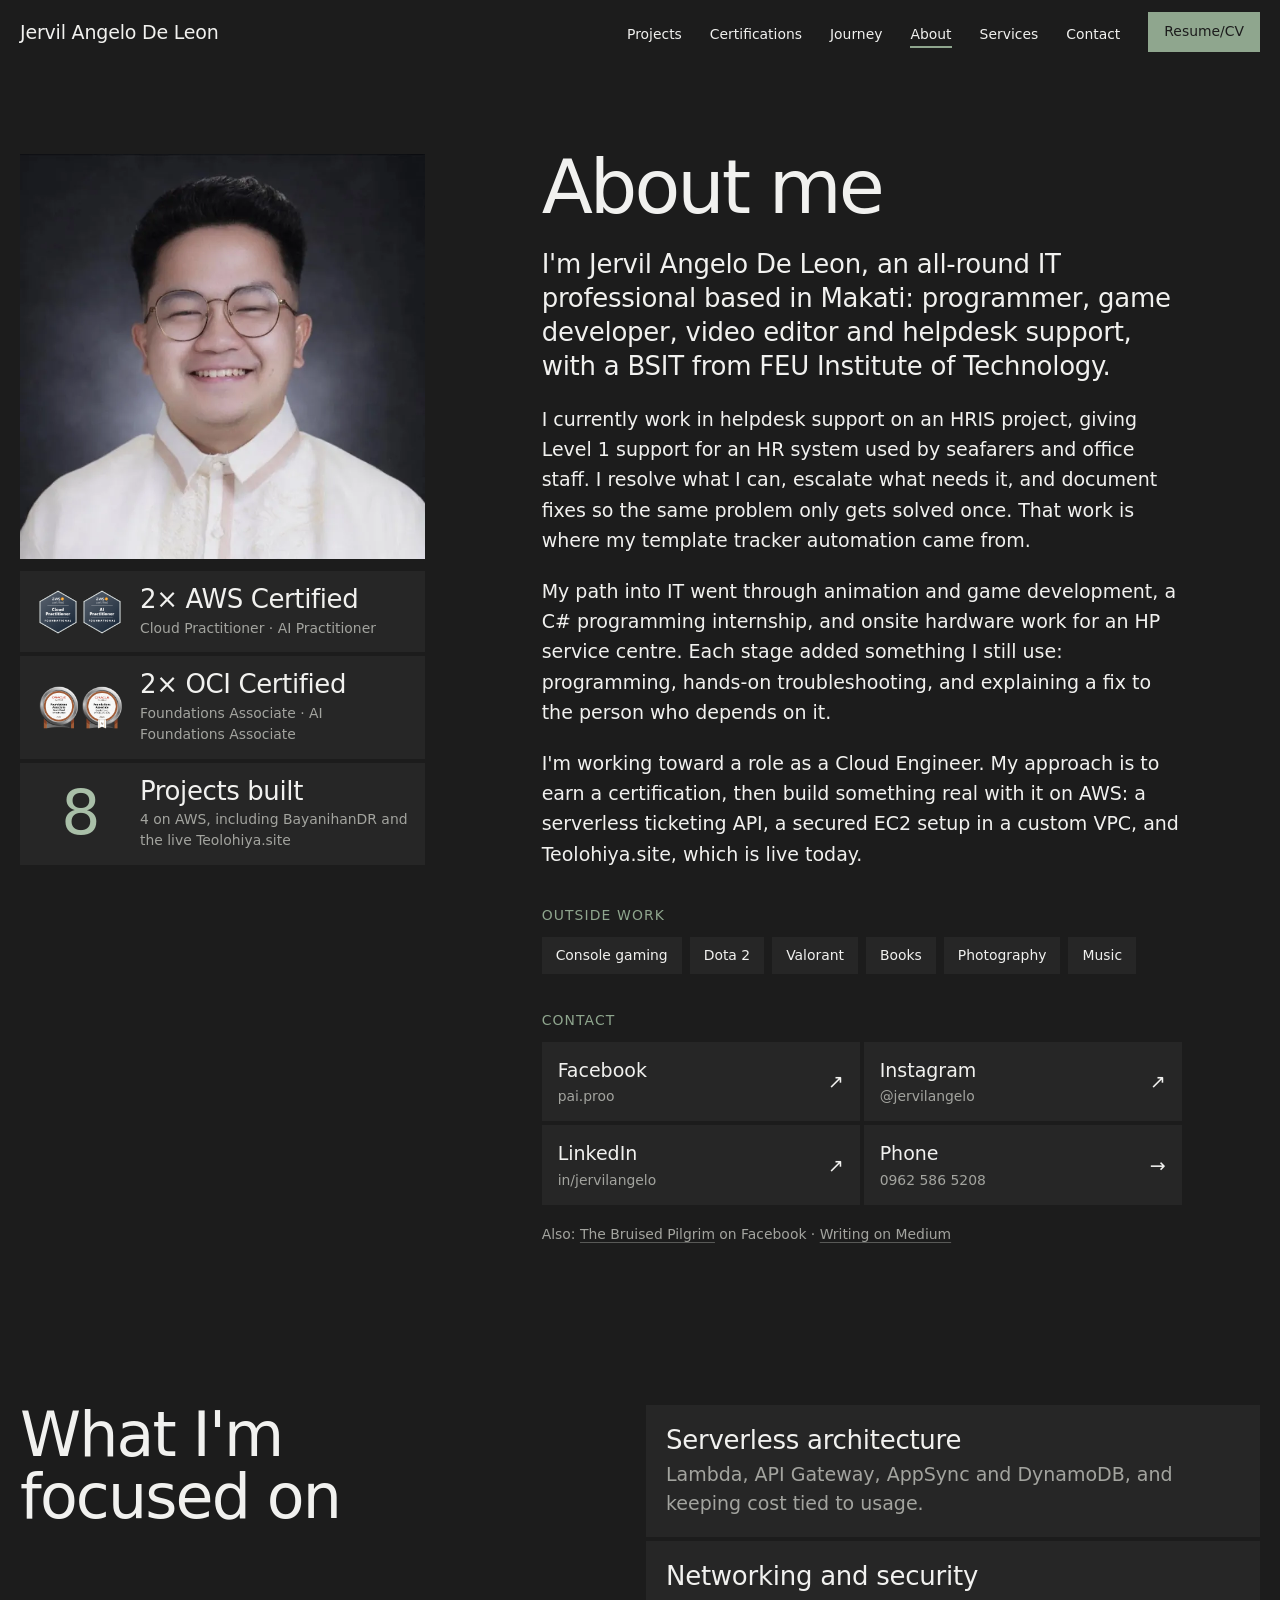
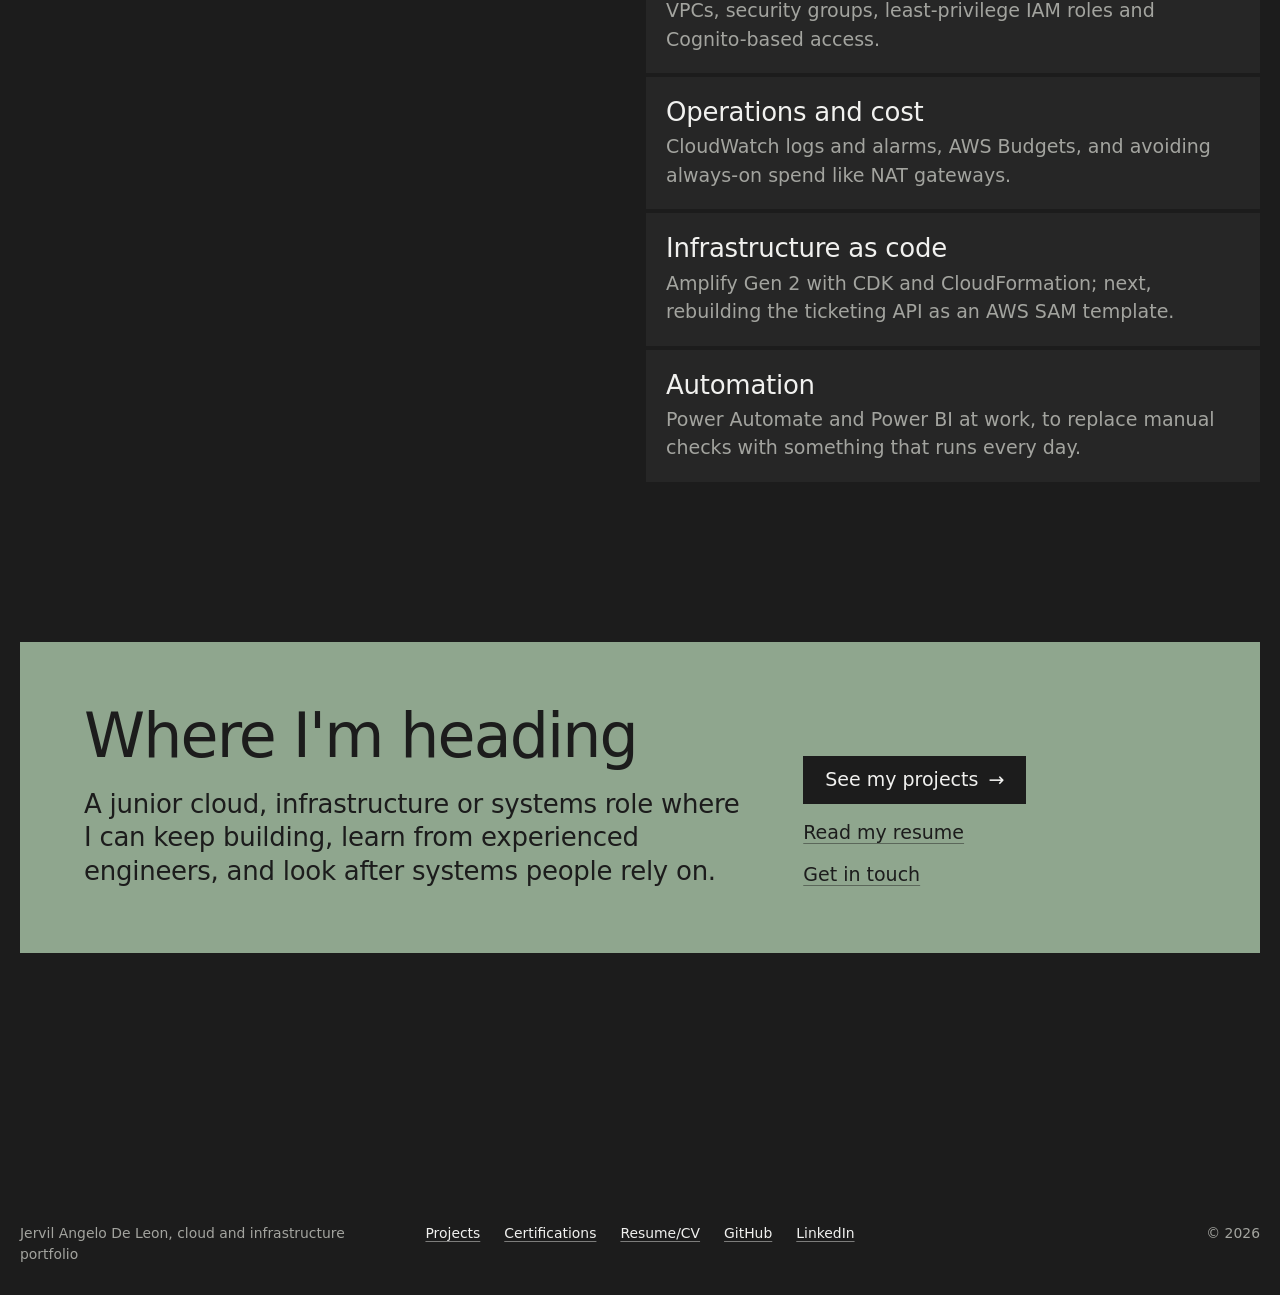
==== about.html @ 589630ca "Projects: add Schedrift with its showcase video New feature card and project dialog for Schedrift (M" ====
<!DOCTYPE html>
<html lang="en">
<head>
<meta charset="utf-8">
<meta name="viewport" content="width=device-width, initial-scale=1">
<title>About | Jervil Angelo De Leon, HRIS Technical Support Building on AWS</title>
<meta name="description" content="About Jervil Angelo De Leon: BSIT graduate from FEU Institute of Technology working in HRIS Technical Support and building hands-on AWS cloud and infrastructure projects.">
<meta name="author" content="Jervil Angelo De Leon">
<meta name="theme-color" content="#1c1c1c">
<link rel="canonical" href="https://jervilangelo.github.io/de-leon-portfolio/about">
<meta property="og:type" content="website">
<meta property="og:url" content="https://jervilangelo.github.io/de-leon-portfolio/about">
<meta property="og:site_name" content="Jervil Angelo De Leon">
<meta property="og:title" content="About | Jervil Angelo De Leon, HRIS Technical Support Building on AWS">
<meta property="og:description" content="About Jervil Angelo De Leon: BSIT graduate from FEU Institute of Technology working in HRIS Technical Support and building hands-on AWS cloud and infrastructure projects.">
<meta property="og:image" content="https://jervilangelo.github.io/de-leon-portfolio/img/og-cover.jpg">
<meta name="twitter:card" content="summary_large_image">
<link rel="icon" href="img/favicon.svg" type="image/svg+xml">
<link rel="preconnect" href="https://api.fontshare.com">
<link rel="preconnect" href="https://cdn.fontshare.com" crossorigin>
<link href="https://api.fontshare.com/v2/css?f[]=clash-grotesk@400,500&display=swap" rel="stylesheet">
<link rel="stylesheet" href="css/main.css?v=20261105a">
<link rel="stylesheet" href="css/pages.css?v=20261105a">
<script>document.documentElement.classList.add("js")</script>
<script type="application/ld+json">
{
  "@context": "https://schema.org",
  "@type": "Person",
  "name": "Jervil Angelo De Leon",
  "url": "https://jervilangelo.github.io/de-leon-portfolio/",
  "jobTitle": "HRIS Technical Support",
  "address": {"@type": "PostalAddress", "addressLocality": "Makati", "addressCountry": "PH"},
  "alumniOf": "FEU Institute of Technology",
  "knowsAbout": ["Amazon Web Services", "Serverless architecture", "Cloud infrastructure", "Networking", "Automation", "Technical support"],
  "sameAs": ["https://www.linkedin.com/in/jervilangelo/", "https://github.com/jervilangelo"]
}
</script>
</head>
<body>
<a class="skip" href="#main">Skip to content</a>
<div class="progress" id="progress" aria-hidden="true"></div>

<header class="nav" id="nav">
  <a class="wordmark" href="./">Jervil Angelo De Leon</a>
  <div class="nav-right">
    <button class="menu-toggle" type="button" aria-expanded="false" aria-controls="nav-links">Menu</button>
    <ul class="nav-links" id="nav-links">
      <li><a href="projects">Projects</a></li>
      <li><a href="certifications">Certifications</a></li>
      <li><a href="journey">Journey</a></li>
      <li><a href="about" aria-current="page">About</a></li>
      <li><a href="services">Services</a></li>
      <li><a href="contact">Contact</a></li>
    </ul>
    <a class="btn" href="resume">Resume/CV</a>
  </div>
</header>

<main id="main">

<section class="frame about page-top" aria-labelledby="page-title">
  <div class="grid about-grid">
    <figure class="about-portrait shutter-wrap">
      <div class="shutter" data-shutter><img src="img/work/portrait-l.webp" width="720" height="720" alt="Portrait of Jervil Angelo De Leon"></div>
      <ul class="about-highlights" aria-label="Highlights">
        <li><span class="hl-badges" aria-hidden="true"><img src="badges/aws-ccp.png" alt="" width="40" height="40" loading="lazy"><img src="badges/aws-ai-practitioner.png" alt="" width="40" height="40" loading="lazy"></span><span><b>2× AWS Certified</b><small>Cloud Practitioner · AI Practitioner</small></span></li>
        <li><span class="hl-badges" aria-hidden="true"><img src="badges/oci-associate.png" alt="" width="40" height="40" loading="lazy"><img src="badges/oci-ai.png" alt="" width="40" height="40" loading="lazy"></span><span><b>2× OCI Certified</b><small>Foundations Associate · AI Foundations Associate</small></span></li>
        <li><span class="hl-num" aria-hidden="true">8</span><span><b>Projects built</b><small>4 on AWS, including BayanihanDR and the live Teolohiya.site</small></span></li>
      </ul>
    </figure>
    <div class="about-text" data-reveal>
      <h1 class="page-h1" id="page-title">About me</h1>
      <p class="lead">I'm Jervil Angelo De Leon, an all-round IT professional based in Makati: programmer, game developer, video editor and helpdesk support, with a BSIT from FEU Institute of Technology.</p>
      <p>I currently work in helpdesk support on an HRIS project, giving Level 1 support for an HR system used by seafarers and office staff. I resolve what I can, escalate what needs it, and document fixes so the same problem only gets solved once. That work is where my template tracker automation came from.</p>
      <p>My path into IT went through animation and game development, a C# programming internship, and onsite hardware work for an HP service centre. Each stage added something I still use: programming, hands-on troubleshooting, and explaining a fix to the person who depends on it.</p>
      <p>I'm working toward a role as a Cloud Engineer. My approach is to earn a certification, then build something real with it on AWS: a serverless ticketing API, a secured EC2 setup in a custom VPC, and Teolohiya.site, which is live today.</p>

      <div class="about-extra">
        <h2 class="about-sub">Outside work</h2>
        <ul class="about-likes" aria-label="Interests" data-reveal>
          <li><span>Console gaming</span></li><li><span>Dota 2</span></li><li><span>Valorant</span></li><li><span>Books</span></li><li><span>Photography</span></li><li><span>Music</span></li>
        </ul>
      </div>

      <div class="about-extra">
        <h2 class="about-sub">Contact</h2>
        <ul class="about-socials" aria-label="Socials and contact" data-reveal>
          <li><a href="https://www.facebook.com/pai.proo" target="_blank" rel="noopener"><b>Facebook</b><span>pai.proo</span><i class="arrow" aria-hidden="true">↗</i></a></li>
          <li><a href="https://www.instagram.com/jervilangelo/" target="_blank" rel="noopener"><b>Instagram</b><span>@jervilangelo</span><i class="arrow" aria-hidden="true">↗</i></a></li>
          <li><a href="https://www.linkedin.com/in/jervilangelo/" target="_blank" rel="noopener"><b>LinkedIn</b><span>in/jervilangelo</span><i class="arrow" aria-hidden="true">↗</i></a></li>
          <li><a href="tel:+639625865208"><b>Phone</b><span>0962 586 5208</span><i class="arrow" aria-hidden="true">→</i></a></li>
        </ul>
        <p class="about-also">Also: <a class="link" href="https://www.facebook.com/thebruisedpilgrim" target="_blank" rel="noopener">The Bruised Pilgrim</a> on Facebook · <a class="link" href="https://medium.com/@deleonjervilangelo" target="_blank" rel="noopener">Writing on Medium</a></p>
      </div>
    </div>
  </div>
</section>

<section class="section frame focus" aria-labelledby="focus-title">
  <div class="grid focus-grid" data-reveal>
    <h2 class="h2" id="focus-title">What I'm focused on</h2>
    <ul class="focus-list" data-reveal>
      <li><b>Serverless architecture</b><span>Lambda, API Gateway, AppSync and DynamoDB, and keeping cost tied to usage.</span></li>
      <li><b>Networking and security</b><span>VPCs, security groups, least-privilege IAM roles and Cognito-based access.</span></li>
      <li><b>Operations and cost</b><span>CloudWatch logs and alarms, AWS Budgets, and avoiding always-on spend like NAT gateways.</span></li>
      <li><b>Infrastructure as code</b><span>Amplify Gen 2 with CDK and CloudFormation; next, rebuilding the ticketing API as an AWS SAM template.</span></li>
      <li><b>Automation</b><span>Power Automate and Power BI at work, to replace manual checks with something that runs every day.</span></li>
    </ul>
  </div>
</section>

<section class="section frame direction" aria-labelledby="dir-title">
  <div class="dir-band" data-reveal>
    <div>
      <h2 class="h2" id="dir-title">Where I'm heading</h2>
      <p class="lead">A junior cloud, infrastructure or systems role where I can keep building, learn from experienced engineers, and look after systems people rely on.</p>
    </div>
    <div class="dir-links">
      <a class="btn btn--dark" href="projects">See my projects <span class="arrow" aria-hidden="true">→</span></a>
      <a class="link" href="resume">Read my resume</a>
      <a class="link" href="contact">Get in touch</a>
    </div>
  </div>
</section>

</main>

<footer class="foot">
  <span class="muted">Jervil Angelo De Leon, cloud and infrastructure portfolio</span>
  <ul class="foot-links">
    <li><a class="link" href="projects">Projects</a></li>
    <li><a class="link" href="certifications">Certifications</a></li>
    <li><a class="link" href="resume">Resume/CV</a></li>
    <li><a class="link" href="https://github.com/jervilangelo" target="_blank" rel="noopener">GitHub</a></li>
    <li><a class="link" href="https://www.linkedin.com/in/jervilangelo/" target="_blank" rel="noopener">LinkedIn</a></li>
  </ul>
  <span class="muted">© <span data-year>2026</span></span>
</footer>

<script src="js/main.js?v=20261105a" defer></script>
</body>
</html>
---- css/main.css ----
/* Jervil Angelo De Leon, portfolio. Shared by index.html and the case study pages. */

:root {
  --bg: #1c1c1c;
  --surface: #262626;
  --surface-2: #303030;
  --ink: #f1f1ef;
  --muted: #a3a49f;
  --accent: #8fa68e;
  --accent-strong: #a9bfa8;
  --accent-ink: #1c1c1c;
  --field: #c8c5ba;
  --field-ink: #1c1c1c;
  --field-muted: #4a4943;

  --strip-1: #c8c5ba;
  --strip-2: #8fa68e;
  --strip-3: #3a3a37;
  --strip-4: #e4e1d8;

  --font: "Clash Grotesk", "Segoe UI", system-ui, -apple-system, sans-serif;
  --step-small: clamp(0.8125rem, 0.79rem + 0.1vw, 0.875rem);
  --step-body: clamp(1.0625rem, 1rem + 0.25vw, 1.1875rem);
  --step-lead: clamp(1.25rem, 1.1rem + 0.7vw, 1.625rem);
  --step-head: clamp(2rem, 1.3rem + 3.2vw, 4rem);
  --step-display: clamp(2.75rem, 1.2rem + 6vw, 7rem);

  --margin: 20px;
  --gap: 12px;
  --section: clamp(96px, 6rem + 5vw, 176px);
  --nav-h: 64px;

  --ease-out: cubic-bezier(0.22, 1, 0.36, 1);
  --ease-expo: cubic-bezier(0.16, 1, 0.3, 1);
  --ease-in-out: cubic-bezier(0.76, 0, 0.24, 1);
  --ease-soft: cubic-bezier(0.33, 1, 0.68, 1);
  --t-press: 140ms;
  --t-hover: 180ms;
  --t-ui: 240ms;
  --t-reveal: 800ms;
}

@media (max-width: 640px) {
  :root { --margin: 16px; --nav-h: 56px; }
}

*, *::before, *::after { box-sizing: border-box; }
html { -webkit-text-size-adjust: 100%; scroll-padding-top: calc(var(--nav-h) + 16px); }
@media (prefers-reduced-motion: no-preference) { html { scroll-behavior: smooth; } }
body {
  margin: 0;
  background: var(--bg);
  color: var(--ink);
  font-family: var(--font);
  font-size: var(--step-body);
  font-weight: 400;
  line-height: 1.5;
  overflow-x: clip;
  text-rendering: optimizeLegibility;
  -webkit-font-smoothing: antialiased;
}
img, video, svg { display: block; max-width: 100%; }
img, video { height: auto; }
h1, h2, h3, h4 { margin: 0; font-weight: 500; line-height: 1; letter-spacing: -0.03em; text-wrap: balance; }
p { margin: 0; text-wrap: pretty; }
ul, ol { margin: 0; padding: 0; }
a { color: inherit; }
::selection { background: var(--accent); color: var(--accent-ink); }
:focus-visible { outline: 2px solid var(--accent-strong); outline-offset: 3px; }

.skip {
  position: absolute; left: var(--margin); top: -100px; z-index: 100;
  background: var(--field); color: var(--field-ink); padding: 12px 16px; text-decoration: none;
}
.skip:focus { top: 12px; }
.sr-only {
  position: absolute; width: 1px; height: 1px; padding: 0; margin: -1px;
  overflow: hidden; clip: rect(0 0 0 0); white-space: nowrap; border: 0;
}

/* ---------- shared pieces ---------- */
.frame { padding-inline: var(--margin); }
.grid { display: grid; grid-template-columns: repeat(12, minmax(0, 1fr)); column-gap: var(--gap); }
.section { padding-top: var(--section); }
.muted { color: var(--muted); }
.small { font-size: var(--step-small); }
.lead { font-size: var(--step-lead); line-height: 1.3; letter-spacing: -0.01em; }
.h2 { font-size: var(--step-head); }
.h3 { font-size: var(--step-lead); letter-spacing: -0.015em; line-height: 1.15; }

.btn {
  display: inline-flex; align-items: center; justify-content: center; gap: 10px;
  min-height: 48px; padding: 0 22px;
  font: 500 var(--step-body)/1 var(--font);
  text-decoration: none; cursor: pointer; border: 0; border-radius: 0;
  background: var(--accent); color: var(--accent-ink);
  transition: transform var(--t-press) var(--ease-out), background-color var(--t-hover) ease;
}
.btn:active { transform: scale(0.97); }
.btn--ink { background: var(--ink); color: var(--bg); }
.btn--dark { background: var(--bg); color: var(--ink); }
@media (hover: hover) and (pointer: fine) {
  .btn:hover { background: var(--accent-strong); }
  .btn--ink:hover { background: #ffffff; }
  .btn--dark:hover { background: #333331; }
}
.btn--quiet { background: var(--surface-2); color: var(--ink); }
@media (hover: hover) and (pointer: fine) { .btn--quiet:hover { background: #3c3c3a; } }
.btn .arrow { transition: transform var(--t-ui) var(--ease-out); }
@media (hover: hover) and (pointer: fine) { .btn:hover .arrow { transform: translateX(3px); } }

.link {
  text-decoration: underline;
  text-decoration-thickness: 0.07em;
  text-underline-offset: 0.22em;
  text-decoration-color: color-mix(in srgb, currentColor 45%, transparent);
  transition: text-decoration-color var(--t-hover) ease, color var(--t-hover) ease;
}
@media (hover: hover) and (pointer: fine) {
  .link:hover { text-decoration-color: currentColor; color: var(--accent-strong); }
}
.ext::after { content: "\2009\2197"; }

code { font-family: inherit; font-size: inherit; font-weight: 500; background: var(--surface-2); padding: 0 5px; }

.tags { display: flex; flex-wrap: wrap; gap: 6px; list-style: none; }
.tags li {
  font-size: var(--step-small); line-height: 1; padding: 8px 10px;
  background: var(--surface-2); color: var(--ink);
}

/* ---------- progress + navigation ---------- */
.progress {
  position: fixed; inset: 0 0 auto 0; height: 2px; z-index: 60;
  background: var(--accent); transform-origin: 0 50%; transform: scaleX(0);
}
.nav {
  position: sticky; top: 0; z-index: 50;
  height: var(--nav-h); background: var(--bg);
  display: flex; align-items: center; justify-content: space-between; gap: 24px;
  padding-inline: var(--margin);
}
.wordmark {
  font-size: var(--step-body); font-weight: 500; letter-spacing: -0.01em;
  text-decoration: none; white-space: nowrap;
}
.nav-links { display: flex; align-items: center; gap: 28px; list-style: none; }
.nav-links a {
  font-size: var(--step-small); text-decoration: none; color: var(--ink);
  padding-block: 8px; position: relative;
}
.nav-links a::after {
  content: ""; position: absolute; left: 0; right: 0; bottom: 2px; height: 2px;
  background: var(--accent); transform: scaleX(0); transform-origin: left;
  transition: transform var(--t-ui) var(--ease-out);
}
.nav-links a[aria-current]::after { transform: scaleX(1); }
.nav .btn[aria-current] { background: var(--ink); color: var(--bg); }
@media (hover: hover) and (pointer: fine) { .nav-links a:hover::after { transform: scaleX(1); } }
.nav .btn { min-height: 40px; padding: 0 16px; font-size: var(--step-small); }
.nav-right { display: flex; align-items: center; gap: 28px; }
.menu-toggle {
  display: none; min-height: 44px; padding: 0 14px; border: 0; cursor: pointer;
  background: var(--surface-2); color: var(--ink); font: 500 var(--step-small)/1 var(--font);
}

@media (max-width: 900px) {
  .nav { gap: 12px; }
  .js .menu-toggle { display: inline-flex; align-items: center; }
  .js .nav-links {
    position: fixed; inset: var(--nav-h) 0 auto 0; z-index: 49;
    flex-direction: column; align-items: stretch; gap: 0;
    background: var(--bg); padding: 8px var(--margin) 24px;
    visibility: hidden; opacity: 0; transform: translateY(-8px);
    transition: opacity var(--t-ui) var(--ease-out), transform var(--t-ui) var(--ease-out), visibility 0s linear var(--t-ui);
    box-shadow: 0 24px 40px rgba(0, 0, 0, 0.45); /* taste-skill-ignore: open dropdown menu is a real overlay */
  }
  .js .nav.is-open .nav-links {
    visibility: visible; opacity: 1; transform: none;
    transition: opacity var(--t-ui) var(--ease-out), transform var(--t-ui) var(--ease-out);
  }
  .js .nav-links a { display: block; font-size: var(--step-lead); padding: 14px 0; }
  .js .nav-links a::after { display: none; }
  html:not(.js) .nav { flex-wrap: wrap; height: auto; padding-block: 12px; }
  html:not(.js) .nav-links { gap: 16px; flex-wrap: wrap; }
}
@media (max-width: 420px) {
  .nav .btn { padding: 0 12px; }
}

/* ---------- reveal motion (content stays visible without script) ---------- */
@media (prefers-reduced-motion: no-preference) {
  .js [data-reveal] > * {
    opacity: 0; transform: translateY(24px);
    transition: opacity var(--t-reveal) var(--ease-out), transform var(--t-reveal) var(--ease-expo);
    transition-delay: calc(var(--i, 0) * 75ms);
  }
  .js [data-reveal].is-in > * { opacity: 1; transform: none; }

  .js .shutter { clip-path: inset(0 0 100% 0); transition: clip-path 1100ms var(--ease-in-out); }
  .js .shutter > img, .js .shutter > video { transform: scale(1.12); transition: transform 1500ms var(--ease-soft); }
  .js .shutter.is-in { clip-path: inset(0); }
  .js .shutter.is-in > img, .js .shutter.is-in > video { transform: none; }
}

/* ---------- footer: one quiet line ---------- */
.foot {
  margin-top: max(30svh, 200px);
  padding: 0 var(--margin) 30px;
  display: grid; grid-template-columns: 1fr auto 1fr; align-items: baseline; gap: 24px;
  font-size: var(--step-small);
}
.foot .foot-links { display: flex; gap: 24px; list-style: none; flex-wrap: wrap; justify-content: center; }
.foot .foot-links a { color: var(--ink); }
.foot > :last-child { justify-self: end; }
@media (max-width: 720px) {
  .foot { margin-top: 20svh; grid-template-columns: 1fr; gap: 8px; padding-bottom: 24px; }
  .foot .foot-links { justify-content: flex-start; }
  .foot > :last-child { justify-self: start; }
}

/* ---------- shared: a scrollable run of frames ---------- */
.run {
  display: flex; align-items: flex-end; gap: 8px;
  overflow-x: auto; overscroll-behavior-x: contain;
  scroll-snap-type: x proximity; scrollbar-width: thin; scrollbar-color: var(--surface-2) transparent;
  padding-bottom: 14px;
}
.run figure { margin: 0; flex: none; scroll-snap-align: start; }
.run img, .run video { height: var(--run-h, 30vh); width: auto; max-width: none; object-fit: cover; background: var(--surface); }
.run figure.lifted img, .run figure.lifted video { height: var(--lift-h, 56vh); }
.run figcaption {
  display: flex; justify-content: space-between; gap: 16px; padding-top: 10px;
  font-size: var(--step-small);
}
.run figcaption span:last-child { color: var(--muted); }

/* ---------- tables ---------- */
.table { width: 100%; border-collapse: collapse; font-size: var(--step-body); }
.table th { text-align: left; font-weight: 500; font-size: var(--step-small); color: var(--muted); padding: 0 16px 12px; }
.table td { padding: 14px 16px; vertical-align: top; }
.table tbody tr:nth-child(odd) td { background: var(--surface); }
.table td:first-child, .table th:first-child { padding-left: 12px; }

@media (prefers-reduced-motion: reduce) {
  *, *::before, *::after { animation-duration: 0.01ms !important; animation-iteration-count: 1 !important; transition-duration: 0.01ms !important; }
}
---- css/pages.css ----
/* Page sections for every page. Tokens and shared components live in main.css. */

/* ================= FLAGSHIP: frame run, one lifted ================= */
.flagship .grid { align-items: start; }
.flag-rail { grid-column: 1 / 5; display: flex; flex-direction: column; gap: 20px; padding-right: 12px; }
.flag-line { font-size: var(--step-body); line-height: 1.45; }
.flag-actions { display: flex; flex-direction: column; align-items: flex-start; gap: 14px; margin-top: 8px; font-size: var(--step-body); }
.flag-run { grid-column: 5 / 13; margin-right: calc(-1 * var(--margin)); min-width: 0; }
.flag-run .run { --run-h: clamp(170px, 24vh, 260px); --lift-h: clamp(300px, 50vh, 500px); padding-right: var(--margin); }
.shutter-wrap .shutter { overflow: hidden; }
.flag-run .lifted video { height: var(--lift-h); width: auto; }
@media (min-width: 901px) {
  .flag-run { margin-right: 0; }
  .flag-run .run { display: grid; grid-template-columns: repeat(4, minmax(0, 1fr)); gap: 24px 10px; overflow: visible; padding: 0; }
  .flag-run .run figure { min-width: 0; }
  .flag-run .run .lifted { grid-column: 1 / -1; }
  .flag-run .lifted video { width: 100%; height: auto; }
  .flag-run .run img { width: 100%; height: auto; aspect-ratio: 2.15; object-position: left top; }
  .flag-run .run figcaption { flex-direction: column; gap: 2px; }
}

.flag-detail { margin-top: 88px; row-gap: 48px; }
.flag-col { grid-column: span 4; display: flex; flex-direction: column; gap: 18px; padding-right: 16px; }
.flag-col p { line-height: 1.5; }
.path { list-style: none; display: grid; gap: 12px; counter-reset: none; }
.path li { display: grid; grid-template-columns: 10px 1fr; column-gap: 14px; }
.path li::before { content: ""; width: 10px; height: 10px; background: var(--accent); margin-top: 0.45em; grid-row: span 2; }
.path li span:last-child { font-size: var(--step-small); }
.points { list-style: none; display: grid; gap: 12px; }
.points li { position: relative; padding-left: 22px; line-height: 1.45; }
.points li::before { content: ""; position: absolute; left: 0; top: 0.6em; width: 8px; height: 8px; background: var(--accent); }

@media (max-width: 900px) {
  .flag-rail { grid-column: 1 / -1; padding: 0; margin-bottom: 32px; }
  .flag-run { grid-column: 1 / -1; }
  .flag-col { grid-column: 1 / -1; }
  .flag-detail { margin-top: 56px; row-gap: 40px; }
}
@media (max-width: 640px) {
  .flag-run .run { --run-h: 34vw; --lift-h: 52vw; gap: 4px; }
  .flag-run { margin-right: 0; }
  .flag-run .run { padding-right: 0; }
}

/* ================= MORE PROJECTS: one strip per project ================= */
.work-grid { display: grid; grid-template-columns: repeat(12, minmax(0, 1fr)); column-gap: var(--gap); }
.work-rail { grid-column: 1 / 3; position: sticky; top: calc(var(--nav-h) + 24px); align-self: start; display: grid; gap: 8px; }
.strips { grid-column: 3 / 13; display: grid; gap: 112px; }
.strip { min-width: 0; }
.strip-frames { display: flex; gap: 8px; height: 190px; transition: opacity var(--t-ui) ease; }
.strip-frames .zoom {
  flex: var(--r) 1 0; width: 0; min-width: 0; height: 100%; padding: 0; border: 0; display: block;
  background: var(--surface); cursor: zoom-in; overflow: hidden;
}
.strip-frames .zoom img { width: 100%; height: 100%; object-fit: cover; object-position: left top; transition: transform 500ms var(--ease-soft); }
@media (hover: hover) and (pointer: fine) { .strip-frames .zoom:hover img { transform: scale(1.04); } }
@media (hover: hover) and (pointer: fine) {
  .strips:has(.strip-frames:hover) .strip:not(:has(.strip-frames:hover)) .strip-frames { opacity: 0.4; }
}
.strip-cap {
  display: grid; grid-template-columns: 1fr auto 1fr; gap: 16px;
  padding-top: 14px; font-size: var(--step-small);
}
.strip-cap b { font-weight: 500; font-size: var(--step-body); color: var(--ink); }
.strip-cap span:last-child { text-align: right; font-variant-numeric: tabular-nums; }
.strip-body { display: grid; grid-template-columns: repeat(10, minmax(0, 1fr)); column-gap: var(--gap); row-gap: 28px; margin-top: 28px; }
.strip-body > p, .strip-body > .strip-text { grid-column: 1 / 6; padding-right: 24px; }
.strip-text { display: grid; gap: 16px; }
.strip-video { margin: 0 0 8px; }
.strip-video .shutter { overflow: hidden; background: var(--surface); aspect-ratio: 16 / 9; }
.strip-video video { display: block; width: 100%; height: 100%; object-fit: cover; }
.strip-body > .points { grid-column: 6 / 11; }
.strip-meta { grid-column: 1 / -1; display: flex; flex-wrap: wrap; justify-content: space-between; align-items: center; gap: 16px 32px; }
.strip-links { display: flex; gap: 24px; flex-wrap: wrap; }

@media (max-width: 900px) {
  .work-rail { grid-column: 1 / -1; position: static; display: flex; justify-content: space-between; align-items: baseline; margin-bottom: 32px; }
  .strips { grid-column: 1 / -1; gap: 80px; }
  .strip-body > p, .strip-body > .strip-text, .strip-body > .points { grid-column: 1 / -1; padding: 0; }
}
@media (max-width: 640px) {
  .strip-frames { height: 120px; overflow-x: auto; scroll-snap-type: x mandatory; margin-right: calc(-1 * var(--margin)); padding-right: var(--margin); scrollbar-width: none; }
  .strip-frames .zoom { flex: none; width: calc(120px * var(--r)); height: 120px; scroll-snap-align: start; }
  .strip-cap { grid-template-columns: 1fr auto; }
  .strip-cap span:nth-child(2) { display: none; }
}

/* ================= AWS SERVICES: two-ended rows ================= */
.svc-intro { grid-column: 1 / 6; position: sticky; top: calc(var(--nav-h) + 32px); align-self: start; display: grid; gap: 24px; padding-right: 24px; }
.svc-line { font-size: var(--step-body); max-width: 40ch; }
.svc-filter { display: flex; flex-wrap: wrap; gap: 8px; }
.svc-filter button {
  min-height: 44px; padding: 0 16px; border: 0; border-radius: 0; cursor: pointer;
  background: var(--surface-2); color: var(--ink); font: 400 var(--step-small)/1 var(--font);
  transition: background-color var(--t-hover) ease, color var(--t-hover) ease, transform var(--t-press) var(--ease-out);
}
.svc-filter button:active { transform: scale(0.97); }
.svc-filter button[aria-pressed="true"] { background: var(--accent); color: var(--accent-ink); font-weight: 500; }
@media (hover: hover) and (pointer: fine) { .svc-filter button[aria-pressed="false"]:hover { background: #3c3c3a; } }
.svc-count { font-variant-numeric: tabular-nums; }
.svc-count span { font-weight: 500; }
.svc-note { max-width: 44ch; }

.svc-list { grid-column: 7 / 13; display: grid; gap: 44px; }
.svc-group h3 { font-size: var(--step-body); font-weight: 400; color: var(--muted); letter-spacing: 0; margin-bottom: 10px; }
.svc-group ul { list-style: none; }
.svc-group li {
  display: grid; grid-template-columns: 28px 1fr auto; column-gap: 14px; align-items: start;
  padding: 10px 0;
}
.svc-group li img { width: 28px; height: 28px; transition: opacity var(--t-ui) ease, filter var(--t-ui) ease; }
.svc-group li b { display: block; font-weight: 500; transition: color var(--t-ui) ease; }
.svc-group li span { display: block; font-size: var(--step-small); color: var(--muted); margin-top: 2px; }
.svc-group li em { font-style: normal; font-size: var(--step-small); color: var(--muted); text-align: right; white-space: nowrap; padding-top: 3px; }
.svc-group li.is-off img { opacity: 0.3; filter: grayscale(1); }
.svc-group li.is-off b { color: var(--muted); font-weight: 400; }
.svc-group li.is-on em { color: var(--accent-strong); }

@media (max-width: 900px) {
  .svc-intro { grid-column: 1 / -1; position: static; padding: 0; margin-bottom: 48px; }
  .svc-list { grid-column: 1 / -1; }
}
@media (max-width: 520px) {
  .svc-group li { grid-template-columns: 28px 1fr; min-height: 44px; }
  .svc-group li em { grid-column: 2; text-align: left; white-space: normal; padding-top: 4px; }
}

/* ================= CERTIFICATIONS: recognition as a table ================= */
.cert-head { align-items: end; row-gap: 20px; }
.cert-head h2 { grid-column: 1 / 7; }
.cert-line { grid-column: 1 / 7; grid-row: 2; max-width: 44ch; }
.cert-badges { grid-column: 7 / 13; grid-row: 1 / 3; display: flex; justify-content: flex-end; gap: 20px; list-style: none; }
.cert-badges img { width: 112px; height: 112px; object-fit: contain; transition: transform var(--t-ui) var(--ease-out); }
@media (hover: hover) and (pointer: fine) { .cert-badges img:hover { transform: translateY(-4px) scale(1.04); } }
.cert-table-wrap { margin-top: 72px; }
.cert-table th.r, .cert-table td.r { text-align: right; padding-right: 12px; }
.cert-table td { vertical-align: middle; }
.cert-table .yr { width: 9%; font-weight: 500; font-variant-numeric: tabular-nums; }
.cert-table tr.group td { border-top: 28px solid var(--bg); }
.cert-name { display: flex; align-items: center; gap: 14px; }
.cert-name img, .no-badge { width: 40px; height: 40px; flex: none; object-fit: contain; }
.no-badge { display: grid; place-items: center; background: var(--surface-2); font-size: var(--step-small); }
.cert-table td.muted { width: 22%; }

@media (max-width: 900px) {
  .cert-head h2, .cert-line, .cert-badges { grid-column: 1 / -1; grid-row: auto; }
  .cert-badges { justify-content: flex-start; flex-wrap: wrap; gap: 12px; }
  .cert-badges img { width: 80px; height: 80px; }
}
@media (max-width: 720px) {
  .cert-table-wrap { margin-top: 48px; }
  .cert-table thead { display: none; }
  .cert-table, .cert-table tbody { display: block; }
  .cert-table tr { display: grid; grid-template-columns: 1fr auto; column-gap: 12px; padding: 12px; }
  .cert-table tbody tr:nth-child(odd) { background: var(--surface); }
  .cert-table tr.group { margin-top: 28px; }
  .cert-table td, .cert-table tbody tr:nth-child(odd) td { padding: 0; background: none; border: 0 !important; width: auto !important; }
  .cert-table td.yr { grid-column: 1 / -1; font-size: var(--step-lead); }
  .cert-table td.yr:has(.sr-only) { display: none; }
  .cert-table td.yr:not(:has(.sr-only)) { margin-bottom: 10px; }
  .cert-table tbody tr td:nth-child(2) { grid-column: 1; }
  .cert-table tbody tr td:nth-child(3) { grid-column: 1; padding-left: 54px; font-size: var(--step-small); }
  .cert-table tbody tr td.r { grid-column: 2; grid-row: 2 / 4; align-self: center; font-size: var(--step-small); }
}

/* ================= JOURNEY: wide photo, colour tile, facts ================= */
.jr-head { row-gap: 40px; align-items: start; }
.jr-intro { grid-column: 1 / 8; display: grid; gap: 24px; }
.jr-intro .lead { max-width: 44ch; }
.jr-facts { grid-column: 9 / 13; margin: 0; display: grid; grid-template-columns: 1fr 1fr; gap: 28px 20px; padding-top: 8px; }
.jr-facts dt { font-size: var(--step-small); color: var(--muted); }
.jr-facts dd { margin: 4px 0 0; font-size: var(--step-small); line-height: 1.4; }

.jr-tiles { margin-top: 72px; align-items: start; }
.jr-photo { grid-column: 1 / 9; margin: 0; position: relative; }
.jr-photo .shutter { aspect-ratio: 16 / 10; }
.jr-photo img { width: 100%; height: 100%; object-fit: cover; }
.jr-paper {
  position: absolute; top: 0; right: 0; width: 340px;
  background: var(--field); color: var(--field-ink); padding: 20px;
  display: grid; gap: 8px; font-size: var(--step-small); line-height: 1.45;
}
.jr-paper b { font-weight: 500; font-size: var(--step-body); }
.jr-now {
  grid-column: 9 / 13; background: var(--accent); color: var(--accent-ink);
  padding: 28px; display: flex; flex-direction: column; gap: 20px; align-self: stretch; justify-content: flex-end;
}
.jr-now-label { font-size: var(--step-small); font-weight: 500; }
.jr-now-label { margin-bottom: auto; }
.jr-now-text { font-size: var(--step-lead); line-height: 1.3; letter-spacing: -0.01em; }

.jr-earlier { margin-top: 72px; row-gap: 40px; }
.jr-earlier figure { grid-column: span 4; margin: 0; display: grid; gap: 14px; align-content: start; }
.jr-earlier img { width: 100%; aspect-ratio: 4 / 3; object-fit: cover; background: var(--surface); }
.jr-earlier figcaption { display: grid; gap: 6px; padding-right: 16px; }
.jr-earlier b { font-weight: 500; }
.jr-earlier span { font-size: var(--step-small); color: var(--muted); line-height: 1.45; }

@media (max-width: 1100px) {
  .jr-intro { grid-column: 1 / -1; }
  .jr-facts { grid-column: 1 / -1; grid-template-columns: repeat(4, 1fr); }
}
@media (max-width: 900px) {
  .jr-photo, .jr-now { grid-column: 1 / -1; }
  .jr-photo .shutter { aspect-ratio: 4 / 3; }
  .jr-paper { position: static; width: auto; }
  .jr-now { margin-top: 12px; }
  .jr-facts { grid-template-columns: 1fr 1fr; }
  .jr-earlier figure { grid-column: 1 / -1; }
}
@media (min-width: 560px) and (max-width: 900px) {
  .jr-earlier figure { grid-column: span 6; }
}

/* ================= CONTACT: sentence, portrait, links ================= */
.ct-row { align-items: start; row-gap: 32px; }
.ct-text { grid-column: 1 / 6; display: grid; gap: 20px; }
.ct-text { gap: 28px; }
.ct-sentence { font-size: var(--step-lead); line-height: 1.2; font-weight: 500; letter-spacing: -0.015em; max-width: 22ch; }
.ct-portrait { grid-column: 8 / 10; width: 100%; max-width: 168px; aspect-ratio: 1; object-fit: cover; }
.ct-links { grid-column: 10 / 13; display: grid; gap: 18px; }
.ct-q { font-size: var(--step-body); font-weight: 500; }
.ct-links ul { list-style: none; display: grid; gap: 10px; }

@media (max-width: 900px) {
  .ct-text { grid-column: 1 / -1; }
  .ct-sentence { font-size: clamp(1.5rem, 6vw, 2rem); }
  .ct-portrait { grid-column: 1 / 4; max-width: 120px; }
  .ct-links { grid-column: 4 / 13; }
}
@media (max-width: 480px) {
  .ct-portrait { grid-column: 1 / -1; max-width: 96px; }
  .ct-links { grid-column: 1 / -1; }
}


/* ================= CASE STUDY ================= */

/* hero */
.cs-hero { padding-top: clamp(40px, 6vw, 96px); }
.cs-hero .grid { align-items: start; row-gap: 48px; }
.cs-intro { grid-column: 1 / 6; display: flex; flex-direction: column; gap: 24px; }
.cs-intro h1 { font-size: var(--step-display); line-height: 0.9; letter-spacing: -0.04em; }
.cs-actions { display: flex; flex-wrap: wrap; align-items: center; gap: 16px 28px; }
.cs-facts { margin: 8px 0 0; display: grid; grid-template-columns: 1fr 1fr; gap: 20px 24px; }
.cs-facts dt { font-size: var(--step-small); color: var(--muted); }
.cs-facts dd { margin: 4px 0 0; }
.cs-note { max-width: 52ch; }
.cs-video { grid-column: 6 / 13; margin: 0; }
.cs-video .shutter { overflow: hidden; }
.cs-video video { width: 100%; height: auto; background: var(--surface); }
.cs-video figcaption { display: flex; justify-content: space-between; gap: 16px; padding-top: 10px; }

/* why + roles */
.cs-why { row-gap: 28px; }
.cs-why h2 { grid-column: 1 / 5; }
.cs-why-text { grid-column: 5 / 12; display: grid; gap: 22px; }
.cs-flow { display: flex; flex-wrap: wrap; gap: 8px 0; font-weight: 500; }
.cs-flow span:not(:last-child)::after { content: "→"; color: var(--accent); margin: 0 12px; }
.cs-roles { margin-top: 96px; display: grid; gap: 24px; }
.cs-roles th[scope="row"] { font-weight: 500; color: var(--ink); font-size: var(--step-body); padding: 14px 16px 14px 12px; width: 18%; vertical-align: top; }

/* screens: three across, two rows */
.cs-screens-title { margin-bottom: 32px; }
.cs-screens { display: grid; grid-template-columns: repeat(3, minmax(0, 1fr)); gap: 40px 12px; }
.cs-screens figure { margin: 0; }
.cs-screens img { width: 100%; aspect-ratio: 2.15; object-fit: cover; object-position: left top; background: var(--surface); transition: transform 600ms var(--ease-soft); }
.cs-screens figure > img { display: block; }
.cs-screens figure { overflow: hidden; }
@media (hover: hover) and (pointer: fine) { .cs-screens figure:hover img { transform: scale(1.03); } }
.cs-screens figcaption { padding-top: 10px; font-size: var(--step-small); }

/* architecture */
.cs-arch-head { row-gap: 20px; align-items: end; }
.cs-arch-head h2 { grid-column: 1 / 6; }
.cs-arch-line { grid-column: 7 / 13; max-width: 52ch; }
.cs-diagram { margin: 56px 0 0; background: #222221; padding: clamp(16px, 3vw, 40px); }
.cs-diagram svg { width: 100%; height: auto; }
.cs-diagram figcaption { margin-top: 16px; }
.cs-together { margin-top: 72px; row-gap: 24px; }
.cs-together h3 { grid-column: 1 / 5; }
.cs-steps { grid-column: 5 / 13; display: grid; gap: 14px; padding-left: 1.4em; }
.cs-steps li::marker { color: var(--accent); font-weight: 500; }
.cs-steps b { font-weight: 500; }
.cs-services { margin-top: 96px; display: grid; gap: 16px; }
.cs-services-line { max-width: 64ch; color: var(--muted); margin-bottom: 16px; }
.svc-table th[scope="row"] { font-weight: 500; color: var(--ink); font-size: var(--step-body); padding: 14px 16px 14px 12px; white-space: nowrap; }
.svc-table td:last-child { color: var(--muted); white-space: nowrap; }
.svc-name { display: inline-flex; align-items: center; gap: 12px; }
.svc-name img { width: 24px; height: 24px; flex: none; }
.table-scroll { overflow-x: auto; }

/* moderation */
.cs-mod { row-gap: 48px; align-items: start; }
.cs-mod-intro { grid-column: 1 / 6; display: grid; gap: 24px; }
.cs-states { grid-column: 7 / 13; display: grid; gap: 16px; }
.cs-states b { font-weight: 500; }
.cs-controls {
  list-style: none; margin-top: 88px;
  display: grid; grid-template-columns: repeat(3, minmax(0, 1fr)); gap: 12px;
}
.cs-controls li { background: var(--surface); padding: 24px; display: grid; gap: 8px; align-content: start; }
.cs-controls li:first-child { background: var(--accent); color: var(--accent-ink); grid-row: span 2; align-content: end; }
.cs-controls li:first-child span { color: var(--accent-ink); }
.cs-controls li:last-child { grid-column: span 2; }
.cs-controls b { font-weight: 500; font-size: var(--step-lead); line-height: 1.15; letter-spacing: -0.01em; }
.cs-controls span { color: var(--muted); }

/* decisions */
.cs-dec { row-gap: 20px; align-items: end; margin-bottom: 48px; }
.cs-dec h2 { grid-column: 1 / 7; }
.cs-dec-line { grid-column: 7 / 13; }
.cs-dec-line b { font-weight: 500; }
.dec-table td:first-child { width: 42%; font-weight: 500; }

/* lessons */
.cs-lessons { row-gap: 56px; align-items: start; }
.cs-lessons-main { grid-column: 1 / 8; display: grid; gap: 36px; }
.cs-lesson-list { list-style: none; display: grid; gap: 22px; }
.cs-lesson-list li { font-size: var(--step-lead); line-height: 1.3; letter-spacing: -0.01em; }
.cs-lesson-list b { font-weight: 500; }
.cs-next { grid-column: 9 / 13; background: var(--field); color: var(--field-ink); padding: 28px; display: grid; gap: 18px; }
.cs-next ul { list-style: none; display: grid; gap: 12px; }
.cs-next li { padding-left: 20px; position: relative; }
.cs-next li::before { content: ""; position: absolute; left: 0; top: 0.55em; width: 8px; height: 8px; background: var(--field-ink); }

/* close */
.cs-close-band { background: var(--accent); color: var(--accent-ink); padding: clamp(28px, 5vw, 64px); display: flex; flex-wrap: wrap; justify-content: space-between; align-items: end; gap: 32px; }
.cs-close-links { display: flex; flex-wrap: wrap; align-items: center; gap: 16px 28px; }
.cs-close-band .link:hover { color: var(--accent-ink); }

@media (max-width: 1000px) {
  .cs-intro, .cs-video { grid-column: 1 / -1; }
  .cs-why h2, .cs-why-text, .cs-arch-head h2, .cs-arch-line, .cs-together h3, .cs-steps,
  .cs-mod-intro, .cs-states, .cs-dec h2, .cs-dec-line, .cs-lessons-main, .cs-next { grid-column: 1 / -1; }
  .cs-screens { grid-template-columns: 1fr 1fr; }
  .cs-controls { grid-template-columns: 1fr 1fr; }
  .cs-controls li:first-child { grid-row: auto; grid-column: 1 / -1; }
  .cs-controls li:last-child { grid-column: auto; }
}
@media (max-width: 700px) {
  .cs-diagram svg { min-width: 680px; }
  .cs-diagram { overflow-x: auto; margin-right: calc(-1 * var(--margin)); margin-left: calc(-1 * var(--margin)); }
  .cs-screens { grid-template-columns: 1fr; gap: 28px; }
  .cs-controls { grid-template-columns: 1fr; }
  .cs-controls li:last-child { grid-column: auto; }
  .cs-facts { grid-template-columns: 1fr; }
  .cs-roles th[scope="row"] { width: auto; }
  .cs-roles table, .cs-roles tbody, .cs-roles tr, .cs-roles th, .cs-roles td { display: block; }
  .cs-roles thead { display: none; }
  .cs-roles tr { padding: 14px 12px; }
  .cs-roles tbody tr:nth-child(odd) { background: var(--surface); }
  .cs-roles tbody tr:nth-child(odd) td, .cs-roles th[scope="row"], .cs-roles td { background: none; padding: 0; }
  .cs-roles th[scope="row"] { margin-bottom: 4px; }
  .svc-table table, .svc-table, .svc-table tbody, .svc-table tr, .svc-table th, .svc-table td,
  .dec-table, .dec-table tbody, .dec-table tr, .dec-table td { display: block; }
  .svc-table thead, .dec-table thead { display: none; }
  .svc-table tr, .dec-table tr { padding: 14px 12px; }
  .svc-table tbody tr:nth-child(odd), .dec-table tbody tr:nth-child(odd) { background: var(--surface); }
  .svc-table tbody tr td, .svc-table tbody tr th[scope="row"], .dec-table tbody tr td { background: none; padding: 0; width: auto; white-space: normal; }
  .svc-table tbody tr td:nth-child(2) { margin: 8px 0 4px; }
  .svc-table tbody tr td:last-child { font-size: var(--step-small); }
  .dec-table tbody tr td:first-child { margin-bottom: 6px; width: auto; padding: 0; }
  .svc-table tbody tr td:first-child, .svc-table tbody tr th:first-child { padding: 0; }
}


/* ================= SHARED PAGE PARTS ================= */
.page-head, .page-top { padding-top: clamp(48px, 7vw, 112px); }
.page-head .grid { align-items: end; row-gap: 28px; }
.page-head-text { grid-column: 1 / 9; display: grid; gap: 24px; }
.page-head h1, .page-h1 { font-size: clamp(2.75rem, 1rem + 4.6vw, 5.5rem); line-height: 0.92; letter-spacing: -0.04em; }
.page-head .lead { max-width: 46ch; }
.page-head-side { grid-column: 9 / 13; justify-self: end; display: grid; gap: 14px; justify-items: end; text-align: right; }
@media (max-width: 900px) {
  .page-head-text, .page-head-side { grid-column: 1 / -1; justify-self: start; justify-items: start; text-align: left; }
}

/* lightbox */
.lightbox { border: 0; padding: 0; background: transparent; color: var(--ink); max-width: min(1400px, 94vw); max-height: 94vh; overflow: visible; }
.lightbox::backdrop { background: rgba(10, 10, 10, 0.86); }
.lightbox figure { margin: 0; }
.lightbox img { max-width: 100%; max-height: 80vh; width: auto; height: auto; margin: 0 auto; background: var(--surface); }
.lightbox figcaption { padding-top: 12px; }
.lightbox .lb-close { position: absolute; top: -56px; right: 0; }
@media (prefers-reduced-motion: no-preference) {
  .lightbox[open] { animation: lbIn 260ms var(--ease-out); }
}
@keyframes lbIn { from { opacity: 0; transform: scale(0.97); } to { opacity: 1; transform: none; } }

/* ================= HOME: featured project ================= */
.feature-grid { align-items: center; row-gap: 40px; }
.feature-media { grid-column: 1 / 8; margin: 0; }
.feature-media .shutter { overflow: hidden; }
.feature-media video { width: 100%; height: auto; background: var(--surface); }
.feature-text { grid-column: 9 / 13; display: grid; gap: 24px; align-content: center; }
.feature-icons { list-style: none; display: grid; grid-template-columns: repeat(3, minmax(0, 1fr)); gap: 14px 12px; }
.feature-icons li { display: flex; align-items: center; gap: 10px; font-size: var(--step-small); }
.feature-icons img { width: 32px; height: 32px; border-radius: 6px; transition: transform var(--t-ui) var(--ease-out); }
@media (hover: hover) and (pointer: fine) { .feature-icons li:hover img { transform: translateY(-3px); } }
.feature-links { display: flex; flex-wrap: wrap; align-items: center; gap: 16px 28px; }
@media (max-width: 900px) { .feature-media, .feature-text { grid-column: 1 / -1; } }

/* ================= HOME: keep exploring ================= */
.explore h2 { margin-bottom: 24px; }
.explore-list { list-style: none; display: grid; gap: 6px; }
.explore-list a {
  display: grid; grid-template-columns: minmax(0, 5fr) minmax(0, 6fr) auto; align-items: center; gap: 24px;
  padding: 26px 20px; text-decoration: none; background: var(--surface);
  transition: background-color var(--t-hover) ease;
}
.explore-name { font-size: var(--step-head); font-weight: 500; letter-spacing: -0.03em; line-height: 1; transition: transform var(--t-ui) var(--ease-out); }
.explore-note { color: var(--muted); max-width: 44ch; }
.explore-list .arrow { font-size: var(--step-lead); transition: transform var(--t-ui) var(--ease-out); }
@media (hover: hover) and (pointer: fine) {
  .explore-list a:hover { background: var(--surface-2); }
  .explore-list a:hover .explore-name { transform: translateX(8px); }
  .explore-list a:hover .arrow { transform: translateX(6px); color: var(--accent-strong); }
}
@media (max-width: 720px) {
  .explore-list a { grid-template-columns: 1fr auto; gap: 8px 16px; padding: 20px 16px; }
  .explore-note { grid-column: 1; grid-row: 2; }
  .explore-list .arrow { grid-column: 2; grid-row: 1 / 3; }
}

/* ================= CERTIFICATIONS: cloud cards ================= */
.cert-gallery { padding-top: 72px; }
.cert-cards { list-style: none; display: grid; grid-template-columns: repeat(4, minmax(0, 1fr)); gap: 12px; }
.cert-card {
  background: var(--surface); padding: 32px 24px 28px; display: flex; flex-direction: column; gap: 12px;
  transition: background-color var(--t-hover) ease, transform var(--t-ui) var(--ease-out);
}
.cert-card img { width: 148px; height: 148px; object-fit: contain; margin-bottom: 16px; transition: transform 500ms var(--ease-out); }
.cert-card h3 { font-size: var(--step-body); font-weight: 500; letter-spacing: -0.01em; line-height: 1.25; }
.cert-card .link { margin-top: auto; padding-top: 8px; }
@media (hover: hover) and (pointer: fine) {
  .cert-card:hover { background: var(--surface-2); transform: translateY(-4px); }
  .cert-card:hover img { transform: scale(1.05) rotate(-2deg); }
}
.certs h2 { margin-bottom: 8px; }
@media (max-width: 1100px) { .cert-cards { grid-template-columns: repeat(2, minmax(0, 1fr)); } }
@media (max-width: 520px) {
  .cert-cards { grid-template-columns: 1fr; }
  .cert-card { flex-direction: row; flex-wrap: wrap; align-items: center; column-gap: 18px; padding: 20px; }
  .cert-card img { width: 84px; height: 84px; margin: 0; }
  .cert-card h3 { flex: 1 1 160px; }
  .cert-card p, .cert-card .link { flex: 1 1 100%; }
}

/* ================= JOURNEY: milestones ================= */
.tl { list-style: none; margin-top: 56px; display: grid; gap: 64px; }
.tl-year { display: grid; grid-template-columns: repeat(12, minmax(0, 1fr)); column-gap: var(--gap); }
.tl-label { grid-column: 1 / 3; font-size: var(--step-lead); font-weight: 500; font-variant-numeric: tabular-nums; position: sticky; top: calc(var(--nav-h) + 20px); align-self: start; }
.tl-items { grid-column: 3 / 13; list-style: none; display: grid; gap: 4px; }
.tl-item { display: grid; grid-template-columns: 9rem minmax(0, 1fr); column-gap: 24px; row-gap: 4px; padding: 16px; background: var(--surface); }
.tl-kind { grid-row: span 2; font-size: var(--step-small); color: var(--muted); display: flex; align-items: baseline; gap: 10px; }
.tl-kind::before { content: ""; width: 8px; height: 8px; flex: none; background: var(--muted); }
.tl-role .tl-kind::before, .tl-education .tl-kind::before { background: var(--accent); }
.tl-project .tl-kind::before { background: var(--field); }
.tl-item b { font-weight: 500; }
.tl-note { color: var(--muted); line-height: 1.45; }
@media (max-width: 720px) {
  .tl { gap: 44px; }
  .tl-label, .tl-items { grid-column: 1 / -1; }
  .tl-label { position: static; margin-bottom: 14px; }
  .tl-item { grid-template-columns: 1fr; }
  .tl-kind { grid-row: auto; }
}

/* ================= ABOUT ================= */
.about-grid { align-items: start; row-gap: 40px; }
.about-portrait { grid-column: 1 / 5; margin: 0; }
.about-portrait .shutter { overflow: hidden; aspect-ratio: 1; }
.about-portrait img { width: 100%; height: 100%; object-fit: cover; }
@media (hover: hover) and (pointer: fine) {
  .about-portrait .shutter.is-in img { transition: transform 900ms var(--ease-soft); }
  .about-portrait .shutter.is-in:hover img { transform: scale(1.05); }
}
.about-text { grid-column: 6 / 13; display: grid; gap: 20px; align-content: start; }
.about-text > * { max-width: 640px; }
.about-text p:not(.lead) { line-height: 1.6; }

/* casual extras: interests and socials */
.about-extra { display: grid; gap: 14px; margin-top: 20px; }
.about-also { margin-top: 4px; font-size: var(--step-small); color: var(--muted); }
.about-also .link { color: var(--muted); }
.about-sub { font-size: var(--step-small); font-weight: 500; letter-spacing: 0.08em; text-transform: uppercase; color: var(--accent); }
.about-likes { list-style: none; display: flex; flex-wrap: wrap; gap: 8px; }
.about-likes li > span { display: block; padding: 8px 14px; background: var(--surface); font-size: var(--step-small); transition: background-color var(--t-hover) ease, color var(--t-hover) ease, transform var(--t-ui) var(--ease-out); }
.about-socials { list-style: none; display: grid; grid-template-columns: 1fr 1fr; gap: 4px; }
.about-socials a {
  display: grid; grid-template-columns: 1fr auto; align-items: center; gap: 2px 12px;
  padding: 14px 16px; background: var(--surface); color: var(--ink); text-decoration: none;
  transition: background-color var(--t-hover) ease, color var(--t-hover) ease;
}
.about-socials b { font-weight: 500; }
.about-socials span { grid-row: 2; font-size: var(--step-small); color: var(--muted); transition: color var(--t-hover) ease; }
.about-socials .arrow { grid-row: 1 / 3; grid-column: 2; font-style: normal; transition: transform var(--t-ui) var(--ease-out); }
@media (hover: hover) and (pointer: fine) {
  .about-likes li > span:hover { background: var(--accent); color: var(--accent-ink); transform: translateY(-2px); }
  .about-socials a:hover { background: var(--accent); color: var(--accent-ink); }
  .about-socials a:hover span { color: var(--accent-ink); }
  .about-socials a:hover .arrow { transform: translate(3px, -3px); }
  .focus-list b { display: block; transition: transform var(--t-ui) var(--ease-out), color var(--t-hover) ease; }
  .focus-list li:hover b { transform: translateX(6px); color: var(--accent-strong); }
}
.about-socials a:focus-visible { outline: 2px solid var(--accent); outline-offset: 2px; }
@media (max-width: 520px) { .about-socials { grid-template-columns: 1fr; } }
@media (prefers-reduced-motion: no-preference) {
  .js .about-highlights li { animation: about-hl-in 900ms var(--ease-expo) both; animation-delay: 700ms; }
  .js .about-highlights li:nth-child(2) { animation-delay: 800ms; }
  .js .about-highlights li:nth-child(3) { animation-delay: 900ms; }
}
@keyframes about-hl-in { from { opacity: 0; transform: translateY(16px); } to { opacity: 1; transform: none; } }
.about-text .lead { margin-top: 6px; }
.focus-grid { row-gap: 32px; align-items: start; }
.focus-grid h2 { grid-column: 1 / 6; }
.focus-list { grid-column: 7 / 13; list-style: none; display: grid; gap: 4px; }
.focus-list li { background: var(--surface); padding: 20px; display: grid; gap: 4px; }
.focus-list b { font-weight: 500; font-size: var(--step-lead); letter-spacing: -0.01em; line-height: 1.2; }
.focus-list span { color: var(--muted); }
.dir-band { background: var(--accent); color: var(--accent-ink); padding: clamp(28px, 5vw, 64px); display: grid; grid-template-columns: minmax(0, 7fr) minmax(0, 4fr); gap: 32px; align-items: end; }
.dir-band .lead { margin-top: 20px; max-width: 40ch; }
.dir-links { display: flex; flex-direction: column; align-items: flex-start; gap: 14px; }
.dir-band .link:hover { color: var(--accent-ink); }
@media (max-width: 900px) {
  .about-portrait { grid-column: 1 / -1; max-width: 360px; }
  .about-portrait .shutter { max-width: 280px; }
  .about-text, .focus-grid h2, .focus-list { grid-column: 1 / -1; }
  .dir-band { grid-template-columns: 1fr; }
}

/* ================= RESUME ================= */
.cv { display: grid; gap: 88px; }
.cv-row { display: grid; grid-template-columns: repeat(12, minmax(0, 1fr)); column-gap: var(--gap); row-gap: 20px; }
.cv-label { grid-column: 1 / 4; font-size: var(--step-lead); letter-spacing: -0.015em; line-height: 1.15; }
.cv-content { grid-column: 4 / 13; display: grid; gap: 36px; }
.cv-job .points, .cv-job p { max-width: 75ch; }
.cv-job { display: grid; gap: 8px; }
.cv-job h3, .cv-content > h3 { font-size: var(--step-lead); letter-spacing: -0.015em; line-height: 1.15; }
.cv-job .points { margin-top: 10px; }
.cv-list { list-style: none; display: grid; gap: 4px; }
.cv-list li { display: grid; grid-template-columns: minmax(0, 4fr) minmax(0, 7fr); gap: 24px; padding: 14px 16px; background: var(--surface); }
.cv-list li b { font-weight: 500; }
.cv-list li span { color: var(--muted); }
.cv-skills { margin: 0; display: grid; gap: 4px; }
.cv-skills div { display: grid; grid-template-columns: minmax(0, 3fr) minmax(0, 8fr); gap: 24px; padding: 14px 16px; background: var(--surface); }
.cv-skills dt { color: var(--muted); }
.cv-skills dd { margin: 0; }
@media (max-width: 900px) {
  .cv { gap: 64px; }
  .cv-label, .cv-content { grid-column: 1 / -1; }
  .cv-list li, .cv-skills div { grid-template-columns: 1fr; gap: 4px; }
}

/* ================= CONTACT PAGE ================= */
.ctp-grid { align-items: start; row-gap: 48px; }
.ctp-text { grid-column: 1 / 7; display: grid; gap: 24px; align-content: start; }
.ctp-text .lead { max-width: 26ch; font-size: clamp(1.5rem, 1rem + 1.4vw, 2.25rem); line-height: 1.15; font-weight: 500; letter-spacing: -0.02em; }
.ctp-text > p.muted { max-width: 48ch; }
.ctp-methods { list-style: none; display: grid; gap: 4px; margin-top: 16px; }
.ctp-methods li { display: grid; grid-template-columns: 7rem minmax(0, 1fr); gap: 16px; padding: 16px; background: var(--surface); align-items: baseline; transition: background-color var(--t-hover) ease; }
.ctp-methods li span { color: var(--muted); }
.ctp-methods a { overflow-wrap: anywhere; }
@media (hover: hover) and (pointer: fine) { .ctp-methods li:hover { background: var(--surface-2); } }
.ctp-portrait { grid-column: 8 / 13; margin: 0; display: grid; gap: 12px; }
.ctp-portrait .shutter { overflow: hidden; aspect-ratio: 1; }
.ctp-portrait img { width: 100%; height: 100%; object-fit: cover; }
@media (max-width: 900px) {
  .ctp-text { grid-column: 1 / -1; }
  .ctp-portrait { grid-column: 1 / -1; max-width: 360px; }
}
@media (max-width: 480px) { .ctp-methods li { grid-template-columns: 1fr; gap: 2px; } }


/* ================= PROJECTS: ticketing API detail ================= */
.tk-detail { margin-top: 64px; display: grid; gap: 64px; }
.tk-arch { margin: 0; display: grid; grid-template-columns: minmax(0, 7fr) minmax(0, 3fr); gap: 24px 32px; align-items: start; }
.tk-arch-zoom { padding: 0; border: 0; background: #ffffff; cursor: zoom-in; display: block; overflow: hidden; }
.tk-arch-zoom img { width: 100%; height: auto; transition: transform 500ms var(--ease-soft); }
@media (hover: hover) and (pointer: fine) { .tk-arch-zoom:hover img { transform: scale(1.02); } }
.tk-arch figcaption { display: grid; gap: 14px; }
.tk-arch figcaption b, .tk-detail .points b, .tk-note b { font-weight: 500; }
.tk-block { display: grid; gap: 18px; }
.tk-table td { vertical-align: top; }
.tk-table td:first-child { font-weight: 500; white-space: nowrap; }
.tk-table th.r, .tk-table td.r { text-align: right; font-variant-numeric: tabular-nums; }
.tk-note { max-width: 78ch; }
.tk-cols { display: grid; grid-template-columns: repeat(3, minmax(0, 1fr)); gap: 40px 32px; }
.tk-cols--two { grid-template-columns: repeat(2, minmax(0, 1fr)); }
.tk-col { display: grid; gap: 18px; align-content: start; }
.tk-links { display: flex; flex-wrap: wrap; gap: 14px 32px; }
@media (max-width: 1100px) { .tk-cols { grid-template-columns: 1fr 1fr; } }
@media (max-width: 900px) {
  .tk-arch, .tk-cols, .tk-cols--two { grid-template-columns: 1fr; }
  .tk-detail { gap: 48px; margin-top: 48px; }
}
@media (max-width: 640px) {
  .tk-table { font-size: var(--step-small); }
  .tk-table td, .tk-table th { padding: 10px 8px; }
  .tk-table td:first-child { white-space: normal; }
}
.tk-detail code { white-space: nowrap; }


/* ================= PROJECTS: EC2 detail ================= */
.ec2-diagram { margin: 0; display: grid; gap: 14px; }
.ec2-svg-wrap { background: #222221; padding: clamp(16px, 2.5vw, 32px); }
.ec2-svg-wrap svg { width: 100%; height: auto; display: block; }
.ec2-phases { list-style: none; display: grid; grid-template-columns: repeat(4, minmax(0, 1fr)); gap: 4px; counter-reset: phase; }
.ec2-phases li { background: var(--surface); padding: 20px; display: grid; gap: 8px; align-content: start; counter-increment: phase; }
.ec2-phases b { font-weight: 500; font-size: var(--step-body); }
.ec2-phases b::before { content: "Phase " counter(phase) ": "; color: var(--accent-strong); }
.ec2-phases span { color: var(--muted); line-height: 1.45; }
.ec2-next { grid-template-columns: repeat(2, minmax(0, 1fr)); column-gap: 32px; }
@media (max-width: 1100px) { .ec2-phases { grid-template-columns: 1fr 1fr; } }
@media (max-width: 700px) {
  .ec2-svg-wrap { overflow-x: auto; margin-inline: calc(-1 * var(--margin)); }
  .ec2-svg-wrap svg { min-width: 680px; }
  .ec2-phases, .ec2-next { grid-template-columns: 1fr; }
}

/* ================= ABOUT: highlights ================= */
.about-portrait { display: grid; gap: 12px; }
.about-highlights { list-style: none; display: grid; gap: 4px; }
.about-highlights li { display: flex; align-items: center; gap: 16px; padding: 14px 16px; background: var(--surface); transition: background-color var(--t-hover) ease; }
@media (hover: hover) and (pointer: fine) { .about-highlights li:hover { background: var(--surface-2); } }
.about-highlights b { display: block; font-weight: 500; font-size: var(--step-lead); letter-spacing: -0.015em; line-height: 1.1; }
.about-highlights small { display: block; margin-top: 4px; font-size: var(--step-small); color: var(--muted); }
.hl-badges { display: flex; flex: none; width: 88px; }
.hl-badges img { width: 44px; height: 44px; object-fit: contain; }
.hl-num { flex: none; width: 88px; font-size: var(--step-head); font-weight: 500; line-height: 1; letter-spacing: -0.03em; color: var(--accent-strong); text-align: center; }

/* ================= RESUME: document downloads ================= */
.docs { padding-top: clamp(40px, 5vw, 72px); }
.docs-grid { display: grid; grid-template-columns: repeat(3, minmax(0, 1fr)); gap: var(--gap); }
@media (max-width: 900px) { .docs-grid { grid-template-columns: 1fr; } }
.doc {
  position: relative; background: var(--surface); padding: 28px 24px 24px;
  display: grid; grid-template-columns: 84px 1fr; grid-template-areas: "sheet text" "actions actions"; gap: 22px 20px;
}
.doc-text { grid-area: text; display: grid; gap: 10px; align-content: start; }
.doc-actions { grid-area: actions; display: flex; flex-wrap: wrap; align-items: center; gap: 12px 20px; }
.doc-sheet {
  grid-area: sheet; width: 84px; height: 108px; padding: 12px 10px; background: var(--field);
  display: flex; flex-direction: column; gap: 6px;
  transform-origin: 50% 100%; transition: transform var(--t-ui) var(--ease-out);
}
.doc-sheet b { display: block; height: 7px; width: 62%; background: var(--field-ink); margin-bottom: 4px; }
.doc-sheet i { display: block; height: 3px; background: var(--field-muted); opacity: 0.55; }
.doc-sheet i:nth-child(3n) { width: 72%; }
.doc-sheet i:nth-child(4n + 1) { width: 88%; }
.doc--resume .doc-sheet { border-top: 6px solid var(--accent); }
.doc--cv .doc-sheet { gap: 4px; }
.doc--cv .doc-sheet i { height: 2px; }
.doc--ats .doc-sheet { background: #ecebe6; }
.doc--ats .doc-sheet b { width: 80%; }
@media (hover: hover) and (pointer: fine) { .doc:hover .doc-sheet { transform: translateY(-4px) rotate(-3deg); } }
.doc.is-sending .doc-sheet { animation: docPeel 700ms var(--ease-out); }
@keyframes docPeel { 0% { transform: none; } 30% { transform: translateY(6px) scaleY(0.92); } 100% { transform: none; } }

.dl-btn { position: relative; overflow: hidden; isolation: isolate; min-width: 200px; justify-content: space-between; }
.dl-fill { position: absolute; inset: 0; z-index: -1; background: var(--ink); transform: scaleX(0); transform-origin: 0 50%; }
.dl-btn.is-loading .dl-fill, .dl-btn.is-done .dl-fill { transform: scaleX(1); transition: transform 900ms var(--ease-in-out); }
.dl-btn.is-loading, .dl-btn.is-done { color: var(--bg); }
.dl-btn.is-loading .dl-icon { animation: dlDrop 600ms var(--ease-in-out) infinite; }
.dl-btn.is-done .dl-icon { animation: dlPop 420ms var(--ease-expo); }
.dl-btn.is-done { animation: dlThump 420ms var(--ease-out); }
.dl-label, .dl-icon { display: inline-block; }
@keyframes dlDrop { 0% { transform: translateY(-120%); opacity: 0; } 40% { opacity: 1; } 100% { transform: translateY(120%); opacity: 0; } }
@keyframes dlPop { from { transform: scale(0) rotate(-45deg); } to { transform: none; } }
@keyframes dlThump { 0% { transform: scale(1); } 35% { transform: scale(1.06); } 100% { transform: scale(1); } }
.dl-bit { position: fixed; z-index: 90; pointer-events: none; }
.dl-ghost { position: fixed; z-index: 89; margin: 0; pointer-events: none; box-shadow: 0 18px 30px rgba(0, 0, 0, 0.35); /* taste-skill-ignore: flying sheet is a transient overlay */ }


/* ================= PROJECTS: live Teolohiya walkthrough in the flagship run ================= */
.flag-run .lifted .tsim { width: 100%; }
.flag-run .run .lifted figcaption.tsim-cap { flex-direction: row; justify-content: space-between; align-items: center; }
@media (max-width: 900px) {
  .flag-run .run .lifted .tsim { width: calc(var(--lift-h) * 1200 / 680); max-width: none; }
}

/* ================= PROJECTS: card grid, each card opens a dialog ================= */
.pj-bar { display: flex; flex-wrap: wrap; justify-content: space-between; align-items: center; gap: 12px 24px; margin-top: 48px; }
.pj-filter { display: flex; flex-wrap: wrap; gap: 6px; }
.pj-filter button {
  min-height: 44px; padding: 0 16px; border: 0; border-radius: 0; cursor: pointer;
  background: var(--surface-2); color: var(--ink); font: 400 var(--step-small)/1 var(--font);
  display: inline-flex; align-items: center; gap: 8px;
  transition: background-color var(--t-hover) ease, color var(--t-hover) ease, transform var(--t-press) var(--ease-out);
}
.pj-filter button span { color: var(--muted); font-variant-numeric: tabular-nums; transition: color var(--t-hover) ease; }
.pj-filter button:active { transform: scale(0.97); }
.pj-filter button[aria-pressed="true"] { background: var(--accent); color: var(--accent-ink); font-weight: 500; }
.pj-filter button[aria-pressed="true"] span { color: var(--accent-ink); }
@media (hover: hover) and (pointer: fine) { .pj-filter button[aria-pressed="false"]:hover { background: #3c3c3a; } }

.pj-section { padding-top: 40px; }
.pj-grid { display: grid; grid-template-columns: repeat(2, minmax(0, 1fr)); gap: 64px var(--gap); }
.pj { position: relative; min-width: 0; display: grid; gap: 20px; align-content: start; transition: opacity 500ms var(--ease-out), transform 700ms var(--ease-expo); }
.pj[hidden] { display: none; }
.pj.is-entering { opacity: 0; transform: translateY(20px); }
.pj--feature { grid-column: 1 / -1; grid-template-columns: minmax(0, 8fr) minmax(0, 4fr); column-gap: 32px; align-items: end; }

.pj-media { position: relative; overflow: hidden; aspect-ratio: 16 / 9; background: var(--surface); }
.pj-media .shutter { height: 100%; overflow: hidden; }
.pj-media video, .pj-media img { display: block; width: 100%; height: 100%; object-fit: cover; object-position: left top; }
.pj-media video { transition: transform 900ms var(--ease-soft); }
.pj-badge {
  position: absolute; left: 12px; bottom: 12px; z-index: 1; display: inline-flex; align-items: center; gap: 8px;
  padding: 6px 10px; background: rgba(28, 28, 28, 0.72); backdrop-filter: blur(6px); font-size: var(--step-small);
}
.pj-dot { width: 7px; height: 7px; border-radius: 50%; background: var(--accent); }

/* screenshot cards cross-fade through their images, so they move like the video cards */
.pj-slides { position: relative; height: 100%; }
.pj-slides img { position: absolute; inset: 0; }
.pj-slides img:not(:first-child) { opacity: 0; }
@media (prefers-reduced-motion: no-preference) {
  .pj-slides img { opacity: 0; animation: pj-fade 14s var(--ease-in-out) infinite; }
  .pj-slides img:nth-child(2) { animation-delay: 3.5s; }
  .pj-slides img:nth-child(3) { animation-delay: 7s; }
  .pj-slides img:nth-child(4) { animation-delay: 10.5s; }
  .pj-dot { animation: pj-pulse 2s ease-in-out infinite; }
}
@media (prefers-reduced-motion: no-preference) and (hover: hover) and (pointer: fine) {
  .pj:hover .pj-media video { transform: scale(1.035); }
}
@keyframes pj-fade {
  0% { opacity: 0; transform: scale(1.04); }
  6%, 25% { opacity: 1; }
  31% { opacity: 0; transform: scale(1); }
  100% { opacity: 0; }
}
@keyframes pj-pulse { 50% { opacity: 0.35; } }

.pj-body { display: grid; gap: 12px; align-content: start; }
.pj-kicker { display: flex; flex-wrap: wrap; gap: 4px 14px; font-size: var(--step-small); color: var(--muted); }
.pj-kicker span:first-child { color: var(--accent); font-variant-numeric: tabular-nums; }
.pj-title { font-size: clamp(1.5rem, 1.1rem + 1.2vw, 2.25rem); letter-spacing: -0.03em; line-height: 1.05; font-weight: 500; }
.pj--feature .pj-title { font-size: clamp(2rem, 1.2rem + 2.6vw, 3.5rem); }
.pj-open {
  padding: 0; border: 0; background: none; color: inherit; font: inherit; letter-spacing: inherit; line-height: inherit;
  text-align: left; cursor: pointer; transition: color var(--t-hover) ease;
}
.pj-open::after { content: ""; position: absolute; inset: 0; z-index: 2; }
.pj-open:focus-visible { outline: none; }
.pj:has(.pj-open:focus-visible) { outline: 2px solid var(--accent); outline-offset: 8px; }
.pj-line { color: var(--muted); max-width: 54ch; }
.pj-tags { list-style: none; display: flex; flex-wrap: wrap; gap: 6px; margin-top: 4px; }
.pj-tags li { font-size: var(--step-small); padding: 5px 10px; background: var(--surface); }
.pj--feature .pj-tags li:first-child { background: var(--accent); color: var(--accent-ink); font-weight: 500; }
.pj-more { display: inline-flex; align-items: center; gap: 8px; margin-top: 6px; font-size: var(--step-small); color: var(--accent-strong); }
.pj-more .arrow { transition: transform var(--t-ui) var(--ease-out); }
@media (hover: hover) and (pointer: fine) {
  .pj:hover .pj-open { color: var(--accent-strong); }
  .pj:hover .pj-more .arrow { transform: translateX(5px); }
}
/* with scripts the write-up lives in the dialog; without them it shows under the card */
.js .pj-detail { display: none; }
.pjd .pj-detail { display: block; }
.pj-detail { margin-top: 12px; }

@media (max-width: 900px) {
  .pj-grid { grid-template-columns: 1fr; gap: 56px; }
  .pj--feature { grid-template-columns: 1fr; }
}

/* ---------- the dialog ---------- */
.pjd {
  width: 100%; height: 100%; max-width: none; max-height: none; margin: 0; padding: 0; border: 0;
  background: transparent; color: var(--ink); overflow: hidden;
}
.pjd::backdrop { background: rgba(12, 12, 12, 0.8); backdrop-filter: blur(8px); }
.pjd-lock, .pjd-lock body { overflow: hidden; }
.pjd-panel {
  height: 100%; max-width: 1280px; margin: 0 auto; overflow-y: auto; overflow-x: hidden; overscroll-behavior: contain;
  background: var(--bg); padding: 0 clamp(16px, 4vw, 56px) 64px;
}
.pjd-top {
  position: sticky; top: 0; z-index: 5; display: flex; justify-content: space-between; align-items: center; gap: 16px;
  padding: 14px 0; background: linear-gradient(var(--bg) 72%, rgba(28, 28, 28, 0));
}
.pjd-kicker { font-size: var(--step-small); color: var(--muted); }
.pjd-close { min-height: 44px; }
.pjd-hero { aspect-ratio: 16 / 9; background: var(--surface); overflow: hidden; }
.pjd-hero video, .pjd-hero img { display: block; width: 100%; height: 100%; object-fit: cover; }
.pjd-hero.is-image img { object-fit: contain; }
.pjd-head { display: grid; gap: 16px; padding: 40px 0 8px; }
.pjd-title { font-size: clamp(2.25rem, 1rem + 4vw, 4.5rem); line-height: 0.95; letter-spacing: -0.04em; font-weight: 500; }
.pjd-line { max-width: 56ch; color: var(--muted); }
.pjd-body { padding-top: 24px; }
.pjd-body .flag-detail { margin-top: 56px; }
.pjd-body .teo-meta { margin-top: 56px; }
.pjd-nav { display: flex; justify-content: space-between; gap: 16px; margin-top: 88px; padding-top: 20px; border-top: 1px solid var(--surface-2); }
.pjd-step {
  min-height: 44px; padding: 0; border: 0; background: none; color: var(--ink); cursor: pointer;
  font: 500 var(--step-body)/1.2 var(--font); text-align: left; transition: color var(--t-hover) ease;
}
.pjd-step[data-step="1"] { text-align: right; margin-left: auto; }
@media (hover: hover) and (pointer: fine) { .pjd-step:hover { color: var(--accent-strong); } }
@media (prefers-reduced-motion: no-preference) {
  .pjd[open]::backdrop { animation: pjd-fade 300ms ease-out; }
}
@keyframes pjd-fade { from { opacity: 0; } }
@media (max-width: 640px) {
  .pjd-panel { padding-bottom: 40px; }
  .pjd-head { padding-top: 28px; }
  .pjd-body .strip-frames { margin-right: 0; padding-right: 0; }
}

/* ---------- BayanihanDR: Terraform first ---------- */
.bdr-tf { display: grid; gap: 28px; padding: clamp(20px, 4vw, 48px); background: var(--surface); border-top: 3px solid #7b42bc; }
.bdr-tf-head { display: flex; align-items: center; gap: 16px; }
.bdr-tf-mark { width: 48px; height: 48px; flex: none; }
.bdr-kicker { font-size: var(--step-small); letter-spacing: 0.08em; text-transform: uppercase; color: #b48ce8; margin-bottom: 6px; }
.bdr-tf-lead { max-width: 62ch; font-size: var(--step-lead); line-height: 1.35; }
.bdr-switch { display: grid; grid-template-columns: repeat(2, minmax(0, 1fr)); gap: 4px; }
.bdr-switch > div { display: grid; gap: 10px; align-content: start; padding: 20px; background: var(--bg); }
.bdr-switch > div:last-child { box-shadow: inset 3px 0 0 #7b42bc; }
.bdr-switch code { justify-self: start; }
.bdr-switch b, .bdr-checks b, .bdr-aws b { font-weight: 500; }
.bdr-modules { list-style: none; border-top: 1px solid var(--surface-2); }
.bdr-modules li { display: grid; grid-template-columns: 9em 1fr; gap: 6px 20px; padding: 14px 0; border-bottom: 1px solid var(--surface-2); transition: padding-left var(--t-ui) var(--ease-out); }
.bdr-modules b { font-weight: 500; color: #c9a9f0; }
.bdr-modules b::before { content: "module "; color: var(--muted); font-weight: 400; }
.bdr-modules span { color: var(--muted); }
.bdr-checks { list-style: none; display: grid; grid-template-columns: repeat(3, minmax(0, 1fr)); gap: 4px; }
.bdr-checks li { display: grid; gap: 6px; align-content: start; padding: 18px; background: var(--bg); }
.bdr-checks span { font-size: var(--step-small); color: var(--muted); }
.bdr-flow { display: flex; flex-wrap: wrap; align-items: center; gap: 8px; font-size: var(--step-small); color: var(--muted); }
.bdr-flow span { color: #b48ce8; }
.bdr-aws { list-style: none; display: grid; grid-template-columns: repeat(4, minmax(0, 1fr)); gap: 4px; }
.bdr-aws li { display: grid; grid-template-columns: 32px 1fr; gap: 12px; align-items: start; padding: 16px; background: var(--surface); transition: background-color var(--t-hover) ease; }
.bdr-aws div { display: grid; gap: 4px; }
.bdr-aws span { font-size: var(--step-small); color: var(--muted); }
@media (hover: hover) and (pointer: fine) {
  .bdr-aws li:hover { background: var(--surface-2); }
  .bdr-modules li:hover { padding-left: 8px; }
}
@media (max-width: 900px) {
  .bdr-switch, .bdr-checks { grid-template-columns: 1fr; }
  .bdr-aws { grid-template-columns: repeat(2, minmax(0, 1fr)); }
}
@media (max-width: 520px) {
  .bdr-aws { grid-template-columns: 1fr; }
  .bdr-modules li { grid-template-columns: 1fr; }
}
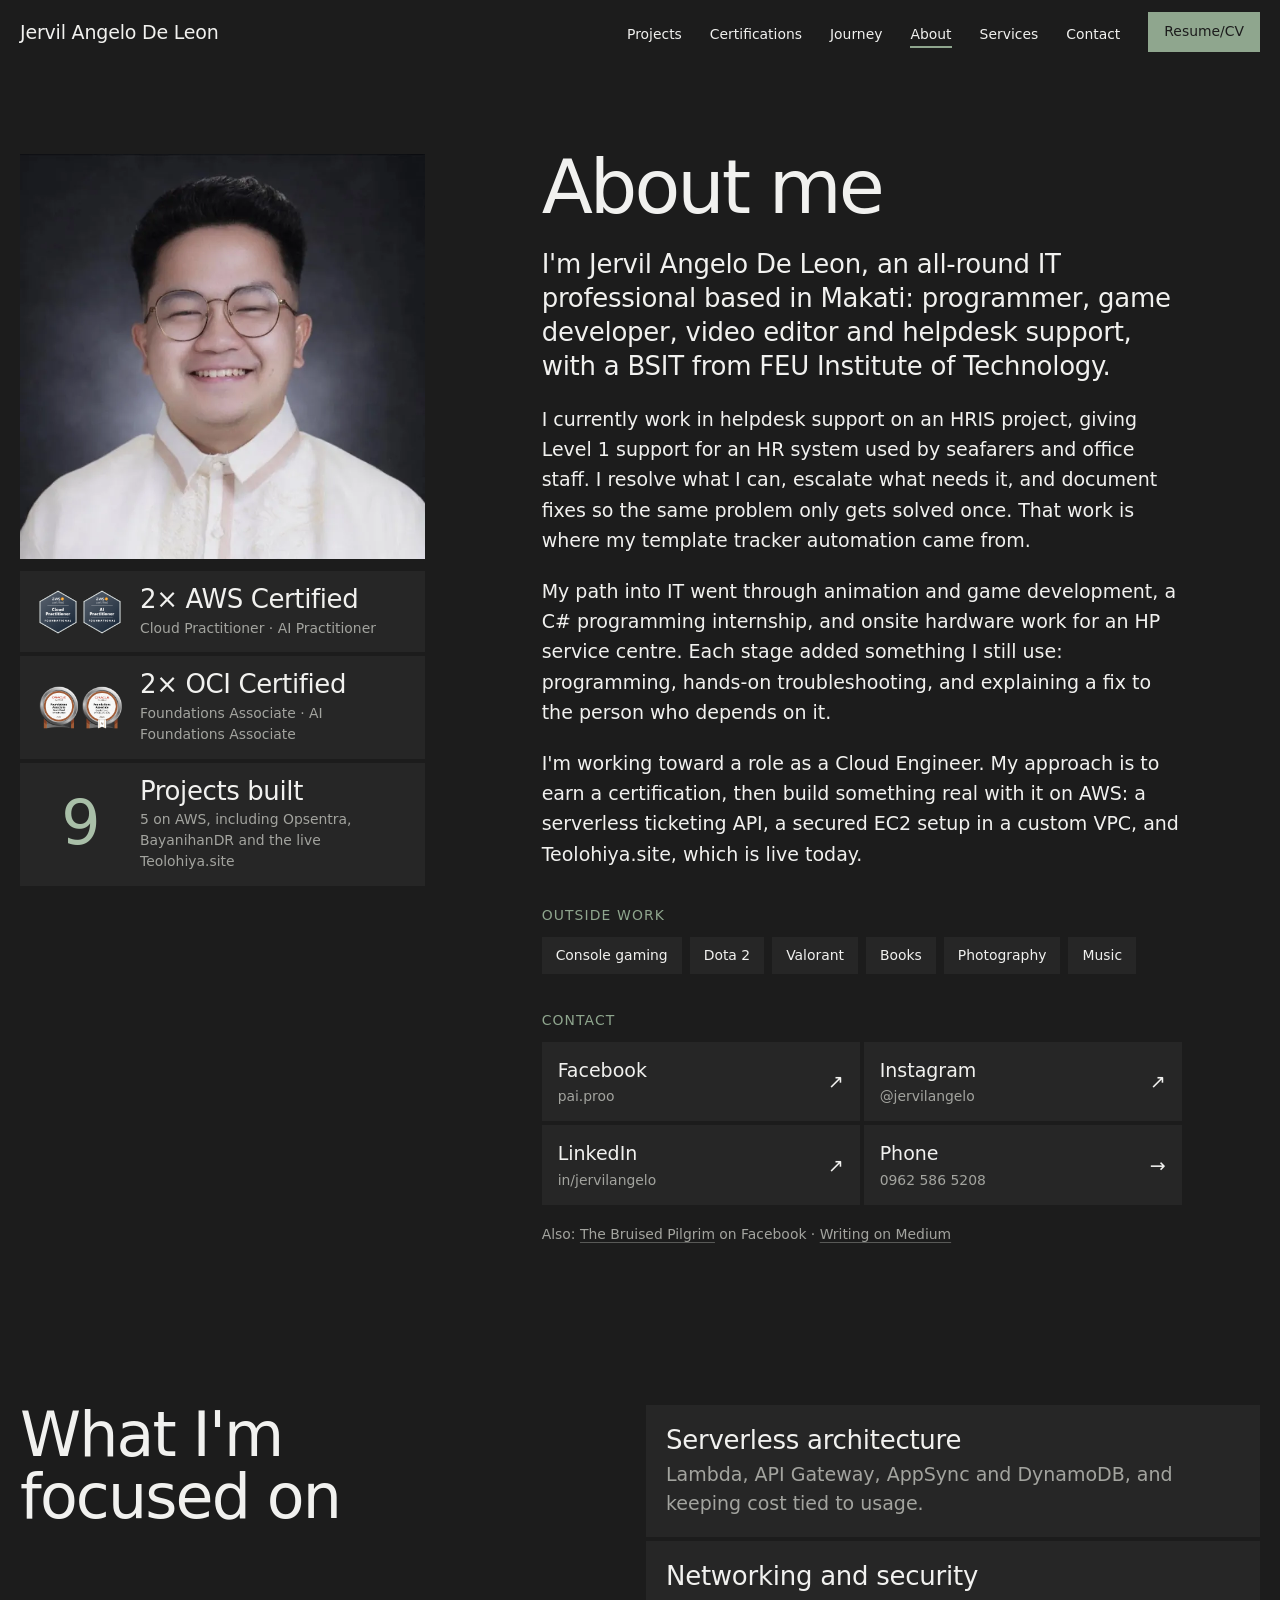
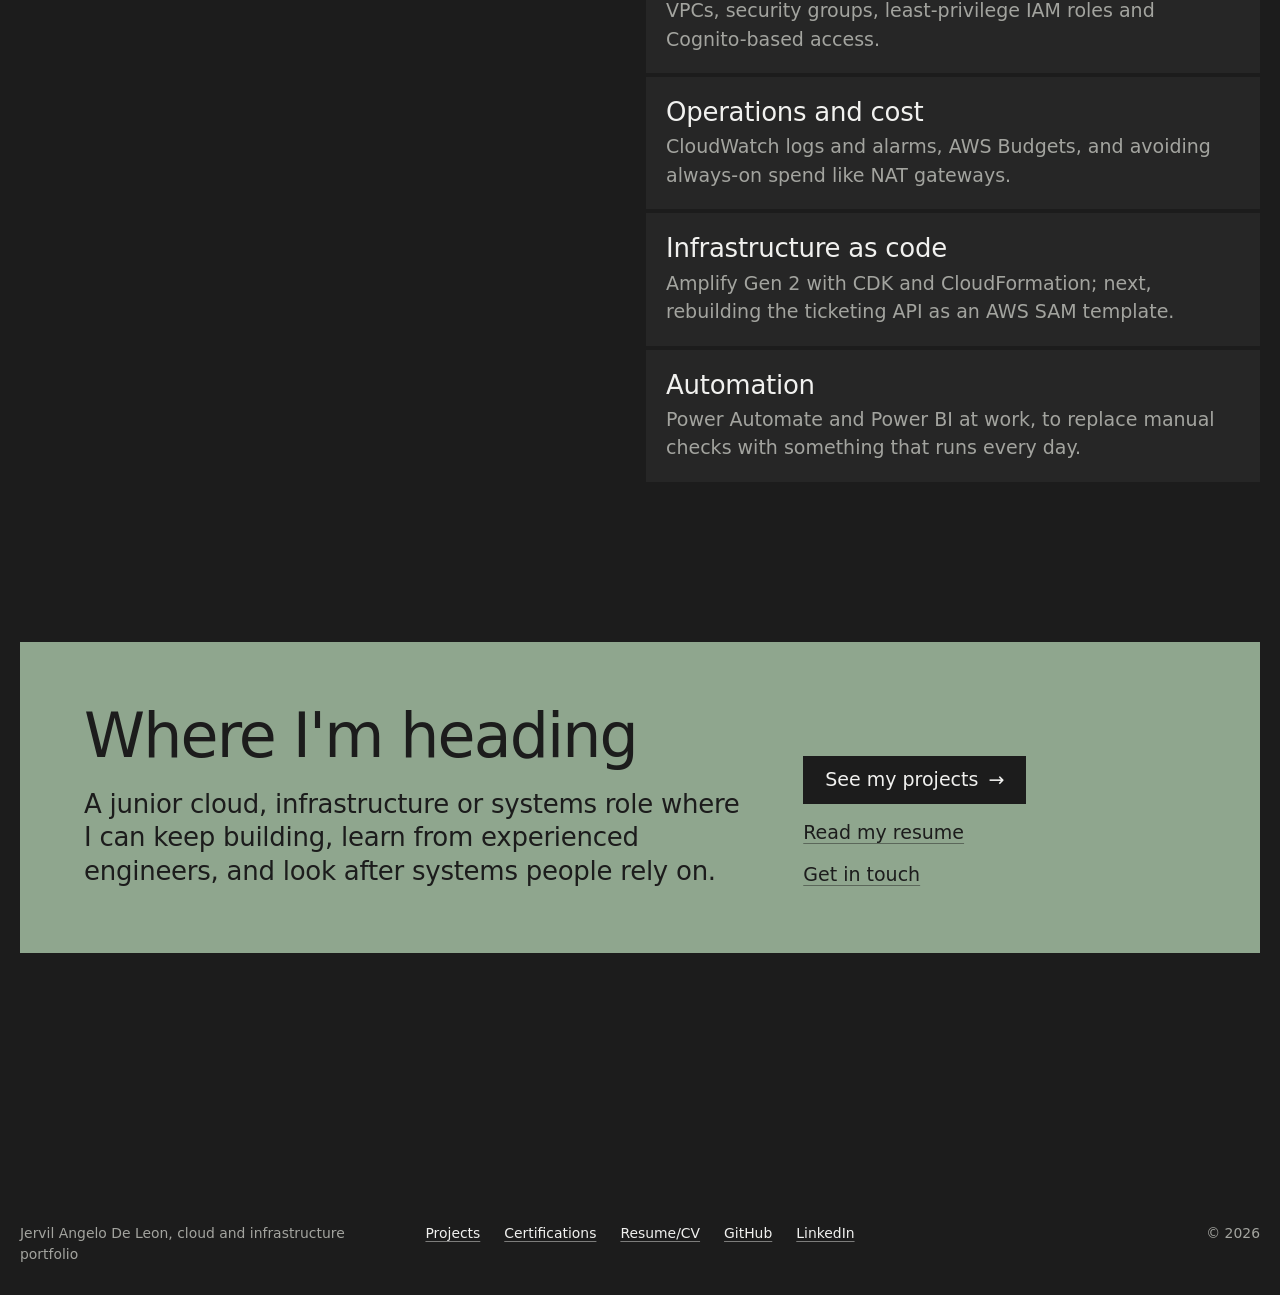
==== commit dd0064bc: "Add Opsentra project and feature it on the home page - Add an Opsentra card to Projects with the sho" ====
--- a/about.html
+++ b/about.html
@@ -7,13 +7,13 @@
 <meta name="description" content="About Jervil Angelo De Leon: BSIT graduate from FEU Institute of Technology working in HRIS Technical Support and building hands-on AWS cloud and infrastructure projects.">
 <meta name="author" content="Jervil Angelo De Leon">
 <meta name="theme-color" content="#1c1c1c">
-<link rel="canonical" href="https://jervilangelo.github.io/de-leon-portfolio/about">
+<link rel="canonical" href="https://jervilangelo.online/about">
 <meta property="og:type" content="website">
-<meta property="og:url" content="https://jervilangelo.github.io/de-leon-portfolio/about">
+<meta property="og:url" content="https://jervilangelo.online/about">
 <meta property="og:site_name" content="Jervil Angelo De Leon">
 <meta property="og:title" content="About | Jervil Angelo De Leon, HRIS Technical Support Building on AWS">
 <meta property="og:description" content="About Jervil Angelo De Leon: BSIT graduate from FEU Institute of Technology working in HRIS Technical Support and building hands-on AWS cloud and infrastructure projects.">
-<meta property="og:image" content="https://jervilangelo.github.io/de-leon-portfolio/img/og-cover.jpg">
+<meta property="og:image" content="https://jervilangelo.online/img/og-cover.jpg">
 <meta name="twitter:card" content="summary_large_image">
 <link rel="icon" href="img/favicon.svg" type="image/svg+xml">
 <link rel="preconnect" href="https://api.fontshare.com">
@@ -27,7 +27,7 @@
   "@context": "https://schema.org",
   "@type": "Person",
   "name": "Jervil Angelo De Leon",
-  "url": "https://jervilangelo.github.io/de-leon-portfolio/",
+  "url": "https://jervilangelo.online/",
   "jobTitle": "HRIS Technical Support",
   "address": {"@type": "PostalAddress", "addressLocality": "Makati", "addressCountry": "PH"},
   "alumniOf": "FEU Institute of Technology",
@@ -65,7 +65,7 @@
       <ul class="about-highlights" aria-label="Highlights">
         <li><span class="hl-badges" aria-hidden="true"><img src="badges/aws-ccp.png" alt="" width="40" height="40" loading="lazy"><img src="badges/aws-ai-practitioner.png" alt="" width="40" height="40" loading="lazy"></span><span><b>2× AWS Certified</b><small>Cloud Practitioner · AI Practitioner</small></span></li>
         <li><span class="hl-badges" aria-hidden="true"><img src="badges/oci-associate.png" alt="" width="40" height="40" loading="lazy"><img src="badges/oci-ai.png" alt="" width="40" height="40" loading="lazy"></span><span><b>2× OCI Certified</b><small>Foundations Associate · AI Foundations Associate</small></span></li>
-        <li><span class="hl-num" aria-hidden="true">8</span><span><b>Projects built</b><small>4 on AWS, including BayanihanDR and the live Teolohiya.site</small></span></li>
+        <li><span class="hl-num" aria-hidden="true">9</span><span><b>Projects built</b><small>5 on AWS, including Opsentra, BayanihanDR and the live Teolohiya.site</small></span></li>
       </ul>
     </figure>
     <div class="about-text" data-reveal>
--- a/css/pages.css
+++ b/css/pages.css
@@ -399,7 +399,9 @@
 .feature-icons img { width: 32px; height: 32px; border-radius: 6px; transition: transform var(--t-ui) var(--ease-out); }
 @media (hover: hover) and (pointer: fine) { .feature-icons li:hover img { transform: translateY(-3px); } }
 .feature-links { display: flex; flex-wrap: wrap; align-items: center; gap: 16px 28px; }
-@media (max-width: 900px) { .feature-media, .feature-text { grid-column: 1 / -1; } }
+.feature--flip .feature-media { grid-column: 6 / 13; grid-row: 1; }
+.feature--flip .feature-text { grid-column: 1 / 5; grid-row: 1; }
+@media (max-width: 900px) { .feature-media, .feature-text, .feature--flip .feature-media, .feature--flip .feature-text { grid-column: 1 / -1; grid-row: auto; } }
 
 /* ================= HOME: keep exploring ================= */
 .explore h2 { margin-bottom: 24px; }
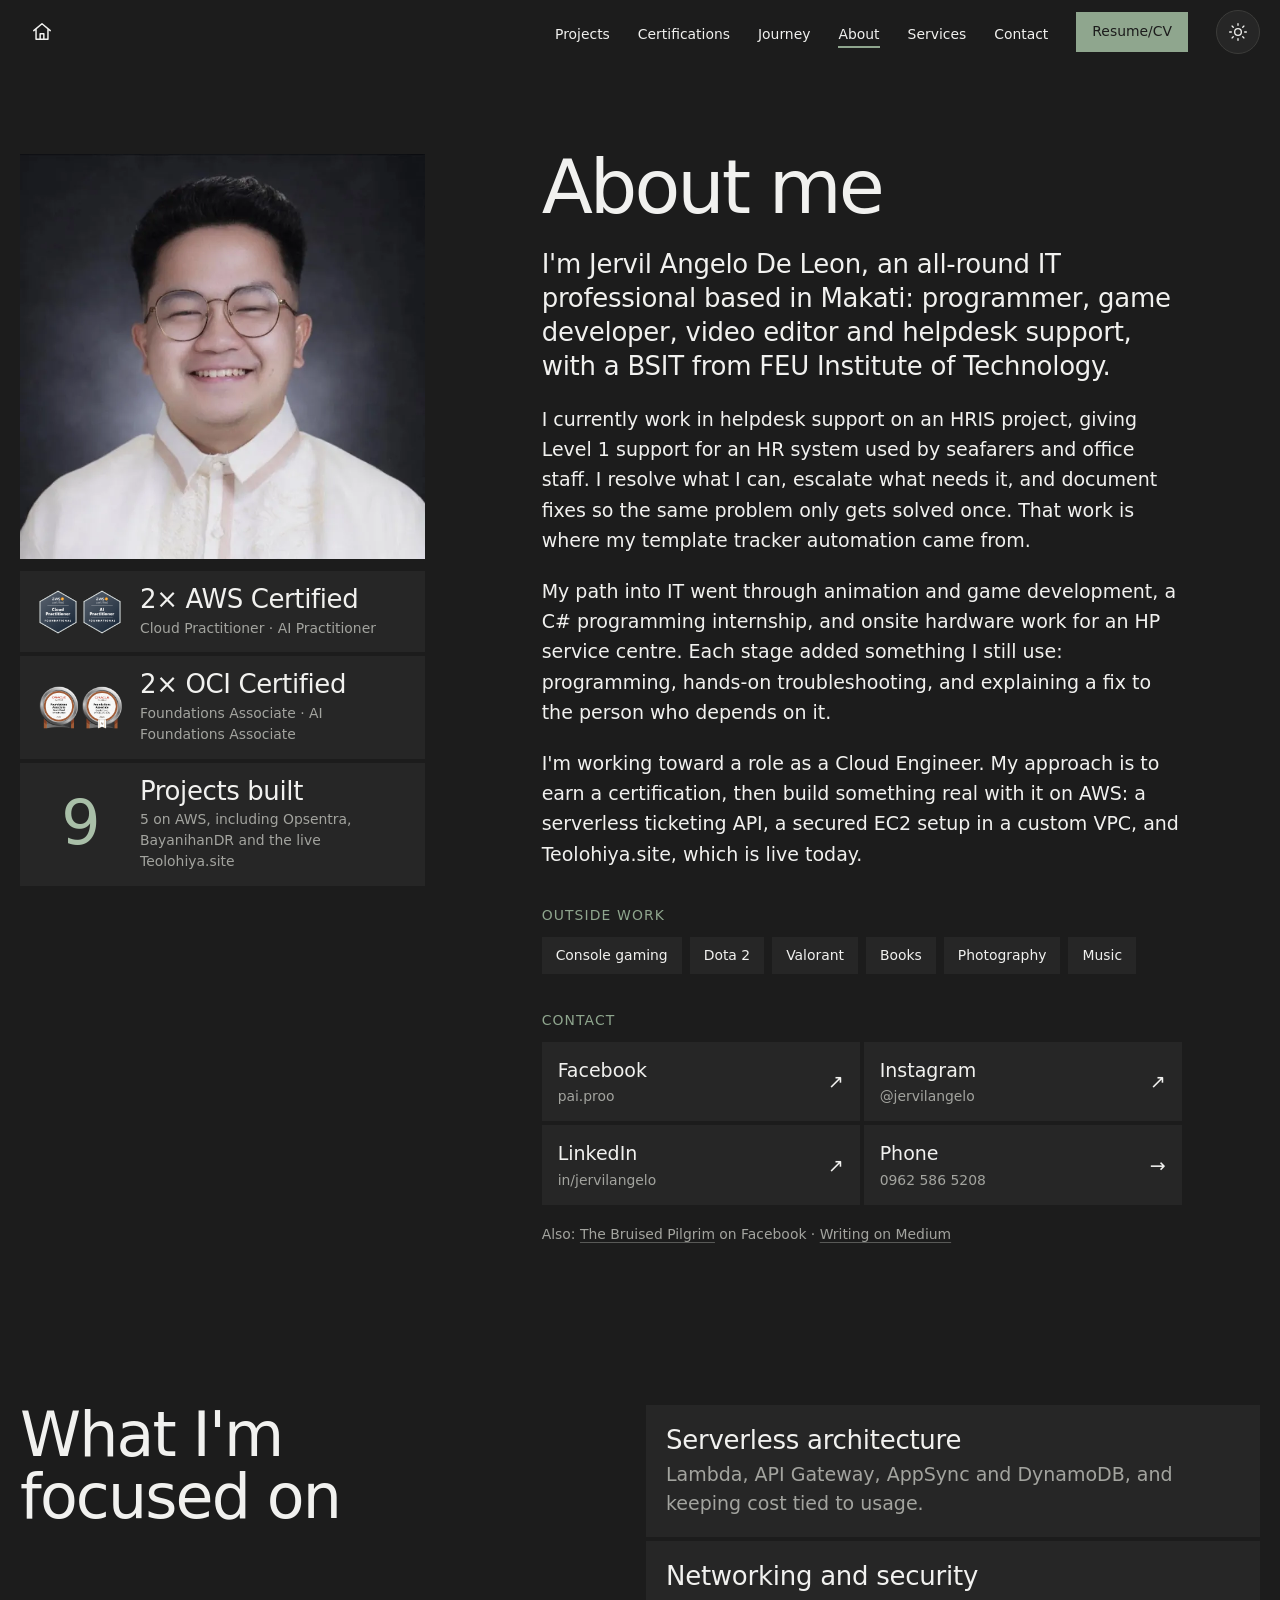
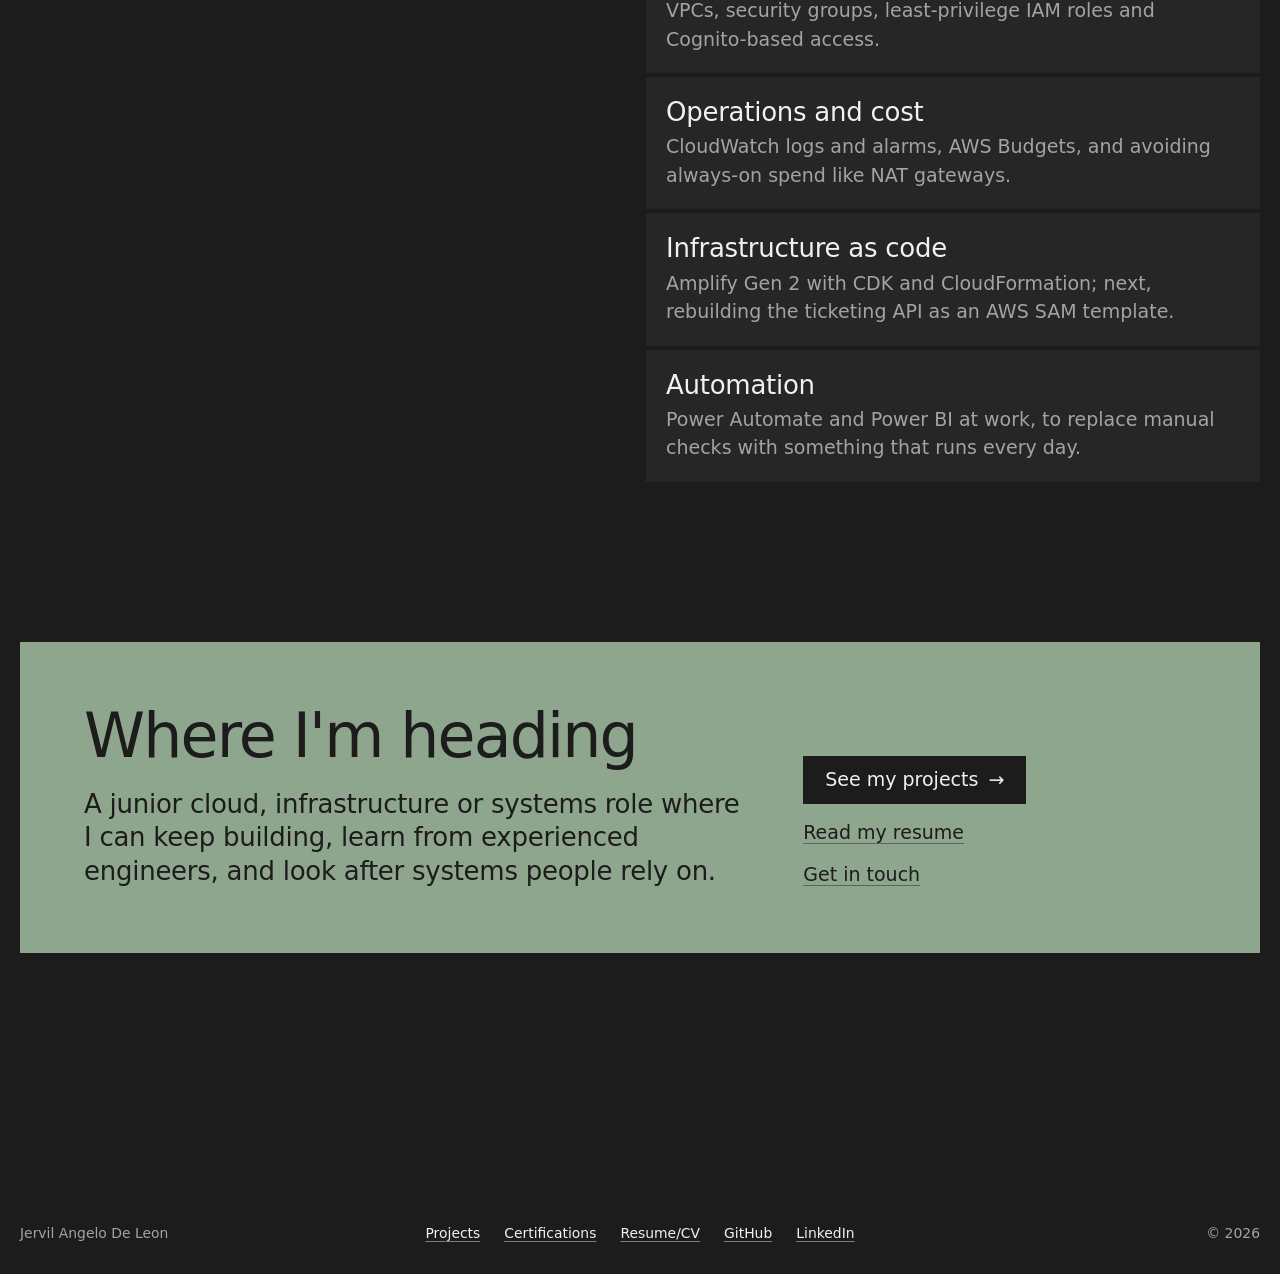
==== commit b97f14f8: "Add persistent light mode and finish portfolio homepage updates" ====
--- a/about.html
+++ b/about.html
@@ -7,6 +7,7 @@
 <meta name="description" content="About Jervil Angelo De Leon: BSIT graduate from FEU Institute of Technology working in HRIS Technical Support and building hands-on AWS cloud and infrastructure projects.">
 <meta name="author" content="Jervil Angelo De Leon">
 <meta name="theme-color" content="#1c1c1c">
+<script src="js/theme.js?v=1"></script>
 <link rel="canonical" href="https://jervilangelo.online/about">
 <meta property="og:type" content="website">
 <meta property="og:url" content="https://jervilangelo.online/about">
@@ -19,8 +20,8 @@
 <link rel="preconnect" href="https://api.fontshare.com">
 <link rel="preconnect" href="https://cdn.fontshare.com" crossorigin>
 <link href="https://api.fontshare.com/v2/css?f[]=clash-grotesk@400,500&display=swap" rel="stylesheet">
-<link rel="stylesheet" href="css/main.css?v=20261105a">
-<link rel="stylesheet" href="css/pages.css?v=20261105a">
+<link rel="stylesheet" href="css/main.css?v=20261126-theme">
+<link rel="stylesheet" href="css/pages.css?v=20261126-theme">
 <script>document.documentElement.classList.add("js")</script>
 <script type="application/ld+json">
 {
@@ -41,7 +42,9 @@
 <div class="progress" id="progress" aria-hidden="true"></div>
 
 <header class="nav" id="nav">
-  <a class="wordmark" href="./">Jervil Angelo De Leon</a>
+  <a class="nav-home" href="./" aria-label="Home">
+    <svg viewBox="0 0 24 24" width="22" height="22" fill="none" stroke="currentColor" stroke-width="1.6" stroke-linecap="round" stroke-linejoin="round" aria-hidden="true" focusable="false"><path d="M3 10.5 12 3l9 7.5M5.5 9v11h13V9M10 20v-6h4v6"/></svg>
+  </a>
   <div class="nav-right">
     <button class="menu-toggle" type="button" aria-expanded="false" aria-controls="nav-links">Menu</button>
     <ul class="nav-links" id="nav-links">
@@ -53,6 +56,10 @@
       <li><a href="contact">Contact</a></li>
     </ul>
     <a class="btn" href="resume">Resume/CV</a>
+    <button class="theme-toggle" type="button" aria-label="Switch to light mode" hidden>
+      <svg class="theme-sun" width="20" height="20" viewBox="0 0 24 24" fill="none" stroke="currentColor" stroke-width="1.6" stroke-linecap="round" aria-hidden="true" focusable="false"><circle cx="12" cy="12" r="4"/><path d="M12 2v2m0 16v2M2 12h2m16 0h2M4.9 4.9l1.4 1.4m11.4 11.4 1.4 1.4m0-14.2-1.4 1.4M6.3 17.7l-1.4 1.4"/></svg>
+      <svg class="theme-moon" width="20" height="20" viewBox="0 0 24 24" fill="none" stroke="currentColor" stroke-width="1.6" stroke-linecap="round" stroke-linejoin="round" aria-hidden="true" focusable="false"><path d="M20.7 15.2A8.9 8.9 0 0 1 8.8 3.3 9 9 0 1 0 20.7 15.2Z"/></svg>
+    </button>
   </div>
 </header>
 
@@ -126,7 +133,7 @@
 </main>
 
 <footer class="foot">
-  <span class="muted">Jervil Angelo De Leon, cloud and infrastructure portfolio</span>
+  <span class="muted">Jervil Angelo De Leon</span>
   <ul class="foot-links">
     <li><a class="link" href="projects">Projects</a></li>
     <li><a class="link" href="certifications">Certifications</a></li>
--- a/css/main.css
+++ b/css/main.css
@@ -1,6 +1,7 @@
 /* Jervil Angelo De Leon, portfolio. Shared by index.html and the case study pages. */
 
 :root {
+  color-scheme: dark;
   --bg: #1c1c1c;
   --surface: #262626;
   --surface-2: #303030;
@@ -9,6 +10,9 @@
   --accent: #8fa68e;
   --accent-strong: #a9bfa8;
   --accent-ink: #1c1c1c;
+  --surface-hover: #3c3c3a;
+  --bg-hover: #333331;
+  --ink-hover: #ffffff;
   --field: #c8c5ba;
   --field-ink: #1c1c1c;
   --field-muted: #4a4943;
@@ -38,6 +42,28 @@
   --t-hover: 180ms;
   --t-ui: 240ms;
   --t-reveal: 800ms;
+}
+
+html[data-theme="light"] {
+  color-scheme: light;
+  --bg: #f7f7f3;
+  --surface: #ffffff;
+  --surface-2: #edeee9;
+  --ink: #252822;
+  --muted: #555b52;
+  --accent: #496b50;
+  --accent-strong: #34533b;
+  --accent-ink: #ffffff;
+  --surface-hover: #e0e4db;
+  --bg-hover: #e8eae3;
+  --ink-hover: #3c4339;
+  --field: #e8ebe2;
+  --field-ink: #252822;
+  --field-muted: #53594f;
+  --strip-1: #e8ebe2;
+  --strip-2: #ccdcca;
+  --strip-3: #e6e9e1;
+  --strip-4: #eeeee6;
 }
 
 @media (max-width: 640px) {
@@ -101,11 +127,11 @@
 .btn--dark { background: var(--bg); color: var(--ink); }
 @media (hover: hover) and (pointer: fine) {
   .btn:hover { background: var(--accent-strong); }
-  .btn--ink:hover { background: #ffffff; }
-  .btn--dark:hover { background: #333331; }
+  .btn--ink:hover { background: var(--ink-hover); }
+  .btn--dark:hover { background: var(--bg-hover); }
 }
 .btn--quiet { background: var(--surface-2); color: var(--ink); }
-@media (hover: hover) and (pointer: fine) { .btn--quiet:hover { background: #3c3c3a; } }
+@media (hover: hover) and (pointer: fine) { .btn--quiet:hover { background: var(--surface-hover); } }
 .btn .arrow { transition: transform var(--t-ui) var(--ease-out); }
 @media (hover: hover) and (pointer: fine) { .btn:hover .arrow { transform: translateX(3px); } }
 
@@ -140,10 +166,11 @@
   display: flex; align-items: center; justify-content: space-between; gap: 24px;
   padding-inline: var(--margin);
 }
-.wordmark {
-  font-size: var(--step-body); font-weight: 500; letter-spacing: -0.01em;
-  text-decoration: none; white-space: nowrap;
-}
+.nav-home {
+  display: grid; place-items: center; flex: 0 0 44px; height: 44px;
+  border-radius: 8px; color: var(--ink);
+}
+.nav-home:hover, .nav-home[aria-current="page"] { color: var(--accent-strong); }
 .nav-links { display: flex; align-items: center; gap: 28px; list-style: none; }
 .nav-links a {
   font-size: var(--step-small); text-decoration: none; color: var(--ink);
@@ -159,6 +186,21 @@
 @media (hover: hover) and (pointer: fine) { .nav-links a:hover::after { transform: scaleX(1); } }
 .nav .btn { min-height: 40px; padding: 0 16px; font-size: var(--step-small); }
 .nav-right { display: flex; align-items: center; gap: 28px; }
+.theme-toggle {
+  display: grid; place-items: center; flex: 0 0 44px; width: 44px; height: 44px;
+  border: 1px solid var(--surface-hover); border-radius: 50%; background: var(--surface);
+  color: var(--ink); cursor: pointer;
+  transition: background-color var(--t-hover) ease, color var(--t-hover) ease, transform var(--t-press) ease;
+}
+.theme-toggle[hidden], .theme-moon, [data-theme="light"] .theme-sun { display: none; }
+[data-theme="light"] .theme-moon { display: block; }
+.theme-toggle:hover { background: var(--surface-hover); color: var(--accent-strong); }
+.theme-toggle:active { transform: scale(0.94); }
+
+@media (prefers-reduced-motion: no-preference) {
+  body, .nav { transition: background-color var(--t-hover) ease, color var(--t-hover) ease; }
+}
+
 .menu-toggle {
   display: none; min-height: 44px; padding: 0 14px; border: 0; cursor: pointer;
   background: var(--surface-2); color: var(--ink); font: 500 var(--step-small)/1 var(--font);
@@ -166,6 +208,7 @@
 
 @media (max-width: 900px) {
   .nav { gap: 12px; }
+  .nav-right { gap: 12px; }
   .js .menu-toggle { display: inline-flex; align-items: center; }
   .js .nav-links {
     position: fixed; inset: var(--nav-h) 0 auto 0; z-index: 49;
@@ -186,6 +229,7 @@
 }
 @media (max-width: 420px) {
   .nav .btn { padding: 0 12px; }
+  .nav-right { gap: 8px; }
 }
 
 /* ---------- reveal motion (content stays visible without script) ---------- */
--- a/css/pages.css
+++ b/css/pages.css
@@ -96,7 +96,7 @@
 }
 .svc-filter button:active { transform: scale(0.97); }
 .svc-filter button[aria-pressed="true"] { background: var(--accent); color: var(--accent-ink); font-weight: 500; }
-@media (hover: hover) and (pointer: fine) { .svc-filter button[aria-pressed="false"]:hover { background: #3c3c3a; } }
+@media (hover: hover) and (pointer: fine) { .svc-filter button[aria-pressed="false"]:hover { background: var(--surface-hover); } }
 .svc-count { font-variant-numeric: tabular-nums; }
 .svc-count span { font-weight: 500; }
 .svc-note { max-width: 44ch; }
@@ -696,7 +696,7 @@
 .pj-filter button:active { transform: scale(0.97); }
 .pj-filter button[aria-pressed="true"] { background: var(--accent); color: var(--accent-ink); font-weight: 500; }
 .pj-filter button[aria-pressed="true"] span { color: var(--accent-ink); }
-@media (hover: hover) and (pointer: fine) { .pj-filter button[aria-pressed="false"]:hover { background: #3c3c3a; } }
+@media (hover: hover) and (pointer: fine) { .pj-filter button[aria-pressed="false"]:hover { background: var(--surface-hover); } }
 
 .pj-section { padding-top: 40px; }
 .pj-grid { display: grid; grid-template-columns: repeat(2, minmax(0, 1fr)); gap: 64px var(--gap); }
@@ -782,7 +782,7 @@
 }
 .pjd-top {
   position: sticky; top: 0; z-index: 5; display: flex; justify-content: space-between; align-items: center; gap: 16px;
-  padding: 14px 0; background: linear-gradient(var(--bg) 72%, rgba(28, 28, 28, 0));
+  padding: 14px 0; background: linear-gradient(var(--bg) 72%, transparent);
 }
 .pjd-kicker { font-size: var(--step-small); color: var(--muted); }
 .pjd-close { min-height: 44px; }
@@ -849,3 +849,10 @@
   .bdr-aws { grid-template-columns: 1fr; }
   .bdr-modules li { grid-template-columns: 1fr; }
 }
+
+/* Keep text readable over dark media and architecture diagrams. */
+[data-theme="light"] .pj-badge { color: #f1f1ef; }
+[data-theme="light"] .pj-dot { background: #a9bfa8; }
+[data-theme="light"] .cs-diagram figcaption { color: #bfc1b9; }
+[data-theme="light"] :is(.bdr-kicker, .bdr-flow span, .bdr-modules b) { color: #65369a; }
+[data-theme="light"] .lightbox { color: #f1f1ef; }
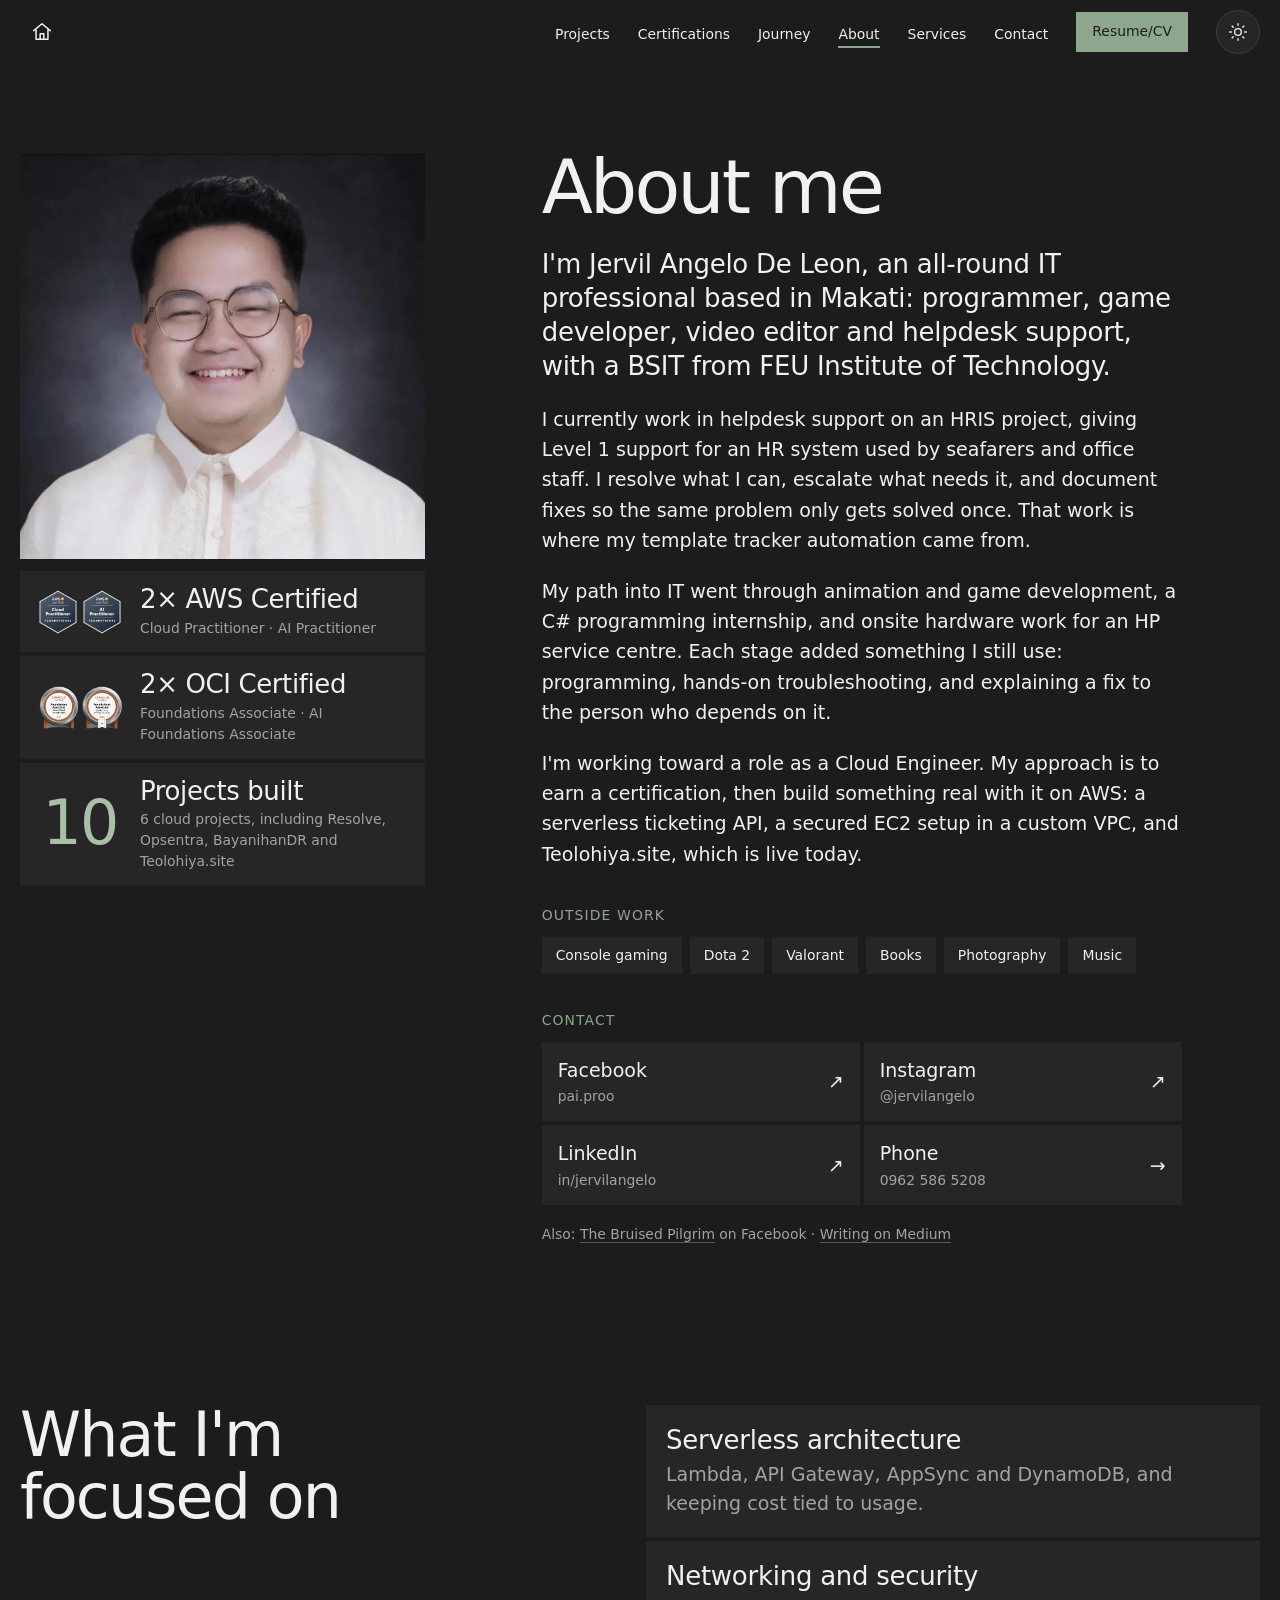
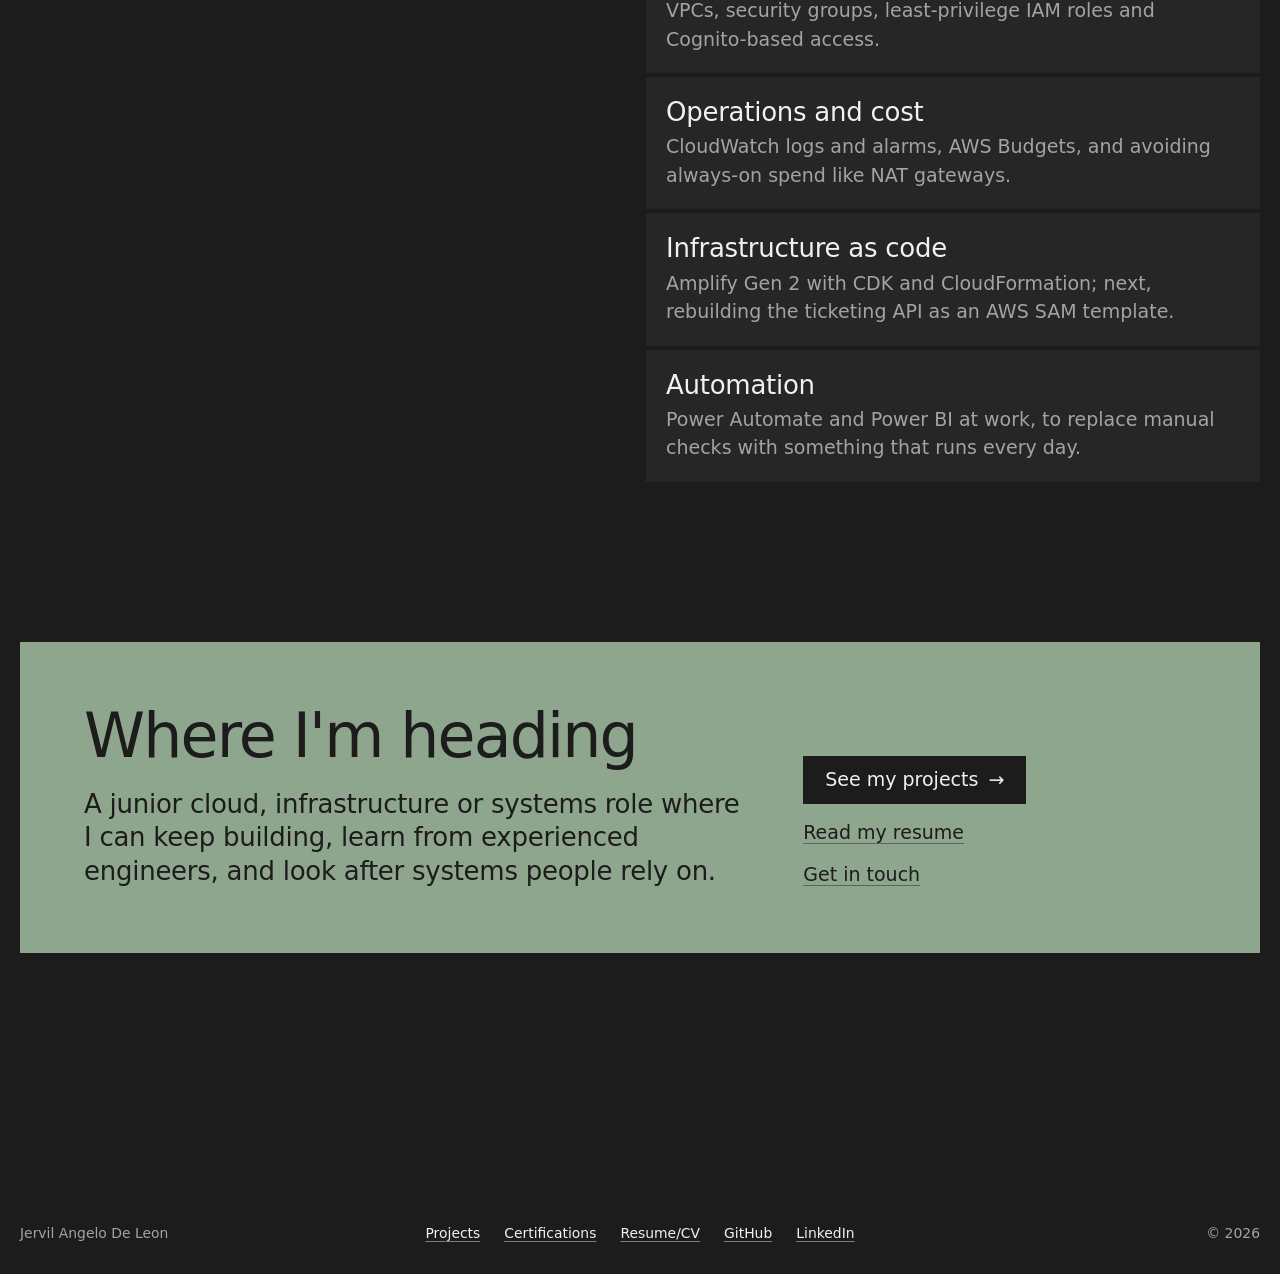
==== commit 47ecd5a8: "Add Resolve project and showcase to portfolio" ====
--- a/about.html
+++ b/about.html
@@ -72,7 +72,7 @@
       <ul class="about-highlights" aria-label="Highlights">
         <li><span class="hl-badges" aria-hidden="true"><img src="badges/aws-ccp.png" alt="" width="40" height="40" loading="lazy"><img src="badges/aws-ai-practitioner.png" alt="" width="40" height="40" loading="lazy"></span><span><b>2× AWS Certified</b><small>Cloud Practitioner · AI Practitioner</small></span></li>
         <li><span class="hl-badges" aria-hidden="true"><img src="badges/oci-associate.png" alt="" width="40" height="40" loading="lazy"><img src="badges/oci-ai.png" alt="" width="40" height="40" loading="lazy"></span><span><b>2× OCI Certified</b><small>Foundations Associate · AI Foundations Associate</small></span></li>
-        <li><span class="hl-num" aria-hidden="true">9</span><span><b>Projects built</b><small>5 on AWS, including Opsentra, BayanihanDR and the live Teolohiya.site</small></span></li>
+        <li><span class="hl-num" aria-hidden="true">10</span><span><b>Projects built</b><small>6 cloud projects, including Resolve, Opsentra, BayanihanDR and Teolohiya.site</small></span></li>
       </ul>
     </figure>
     <div class="about-text" data-reveal>
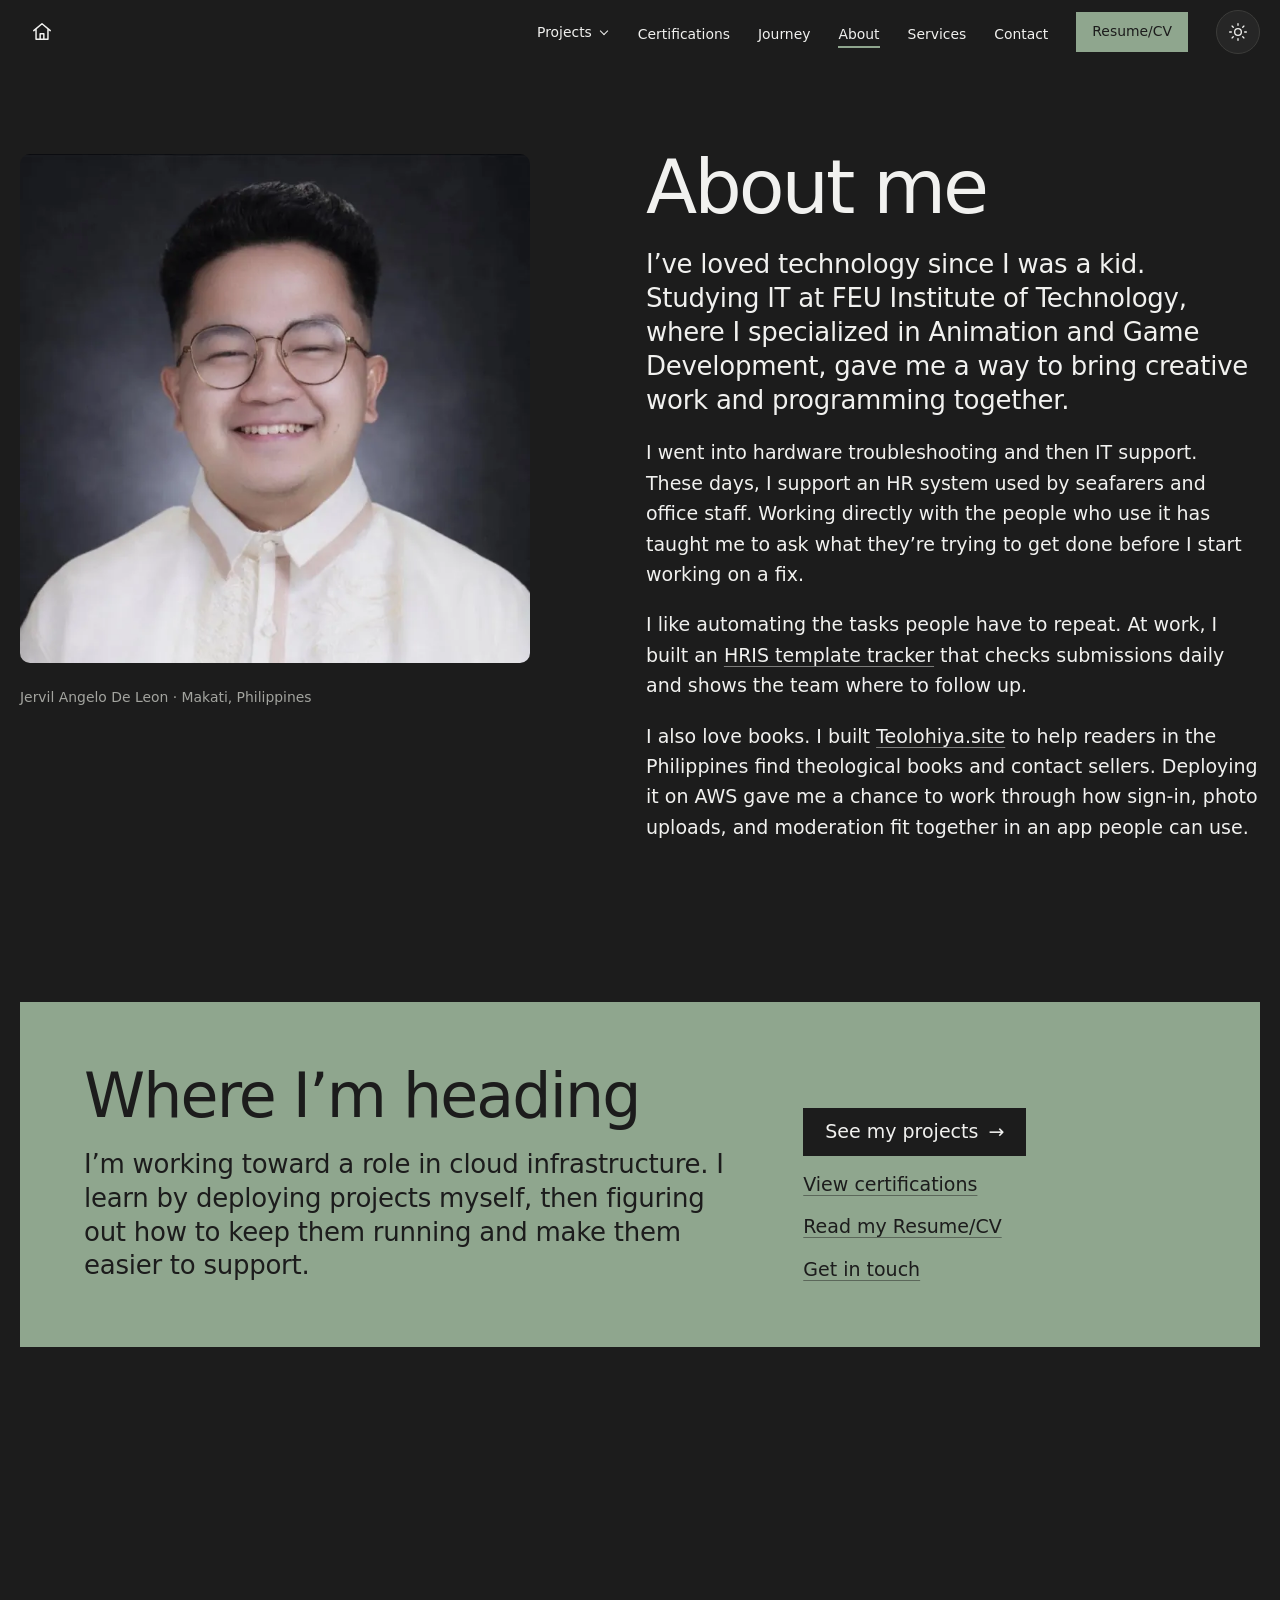
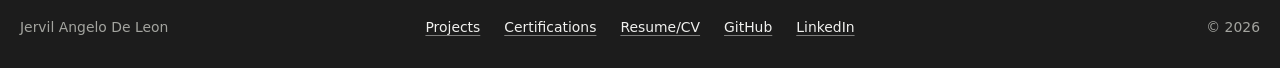
==== commit d8b9b723: "Redesign portfolio projects and about pages" ====
--- a/about.html
+++ b/about.html
@@ -20,8 +20,8 @@
 <link rel="preconnect" href="https://api.fontshare.com">
 <link rel="preconnect" href="https://cdn.fontshare.com" crossorigin>
 <link href="https://api.fontshare.com/v2/css?f[]=clash-grotesk@400,500&display=swap" rel="stylesheet">
-<link rel="stylesheet" href="css/main.css?v=20261126-theme">
-<link rel="stylesheet" href="css/pages.css?v=20261126-theme">
+<link rel="stylesheet" href="css/main.css?v=projects-about">
+<link rel="stylesheet" href="css/pages.css?v=projects-about">
 <script>document.documentElement.classList.add("js")</script>
 <script type="application/ld+json">
 {
@@ -48,7 +48,7 @@
   <div class="nav-right">
     <button class="menu-toggle" type="button" aria-expanded="false" aria-controls="nav-links">Menu</button>
     <ul class="nav-links" id="nav-links">
-      <li><a href="projects">Projects</a></li>
+      <li><a data-projects-link href="projects">Projects</a></li>
       <li><a href="certifications">Certifications</a></li>
       <li><a href="journey">Journey</a></li>
       <li><a href="about" aria-current="page">About</a></li>
@@ -64,72 +64,35 @@
 </header>
 
 <main id="main">
-
-<section class="frame about page-top" aria-labelledby="page-title">
+<section class="frame page-top about-story" aria-labelledby="page-title">
   <div class="grid about-grid">
-    <figure class="about-portrait shutter-wrap">
-      <div class="shutter" data-shutter><img src="img/work/portrait-l.webp" width="720" height="720" alt="Portrait of Jervil Angelo De Leon"></div>
-      <ul class="about-highlights" aria-label="Highlights">
-        <li><span class="hl-badges" aria-hidden="true"><img src="badges/aws-ccp.png" alt="" width="40" height="40" loading="lazy"><img src="badges/aws-ai-practitioner.png" alt="" width="40" height="40" loading="lazy"></span><span><b>2× AWS Certified</b><small>Cloud Practitioner · AI Practitioner</small></span></li>
-        <li><span class="hl-badges" aria-hidden="true"><img src="badges/oci-associate.png" alt="" width="40" height="40" loading="lazy"><img src="badges/oci-ai.png" alt="" width="40" height="40" loading="lazy"></span><span><b>2× OCI Certified</b><small>Foundations Associate · AI Foundations Associate</small></span></li>
-        <li><span class="hl-num" aria-hidden="true">10</span><span><b>Projects built</b><small>6 cloud projects, including Resolve, Opsentra, BayanihanDR and Teolohiya.site</small></span></li>
-      </ul>
+    <figure class="about-portrait">
+      <img src="img/work/portrait-l.webp" width="720" height="720" alt="Portrait of Jervil Angelo De Leon">
+      <figcaption>Jervil Angelo De Leon · Makati, Philippines</figcaption>
     </figure>
-    <div class="about-text" data-reveal>
+    <div class="about-text">
       <h1 class="page-h1" id="page-title">About me</h1>
-      <p class="lead">I'm Jervil Angelo De Leon, an all-round IT professional based in Makati: programmer, game developer, video editor and helpdesk support, with a BSIT from FEU Institute of Technology.</p>
-      <p>I currently work in helpdesk support on an HRIS project, giving Level 1 support for an HR system used by seafarers and office staff. I resolve what I can, escalate what needs it, and document fixes so the same problem only gets solved once. That work is where my template tracker automation came from.</p>
-      <p>My path into IT went through animation and game development, a C# programming internship, and onsite hardware work for an HP service centre. Each stage added something I still use: programming, hands-on troubleshooting, and explaining a fix to the person who depends on it.</p>
-      <p>I'm working toward a role as a Cloud Engineer. My approach is to earn a certification, then build something real with it on AWS: a serverless ticketing API, a secured EC2 setup in a custom VPC, and Teolohiya.site, which is live today.</p>
-
-      <div class="about-extra">
-        <h2 class="about-sub">Outside work</h2>
-        <ul class="about-likes" aria-label="Interests" data-reveal>
-          <li><span>Console gaming</span></li><li><span>Dota 2</span></li><li><span>Valorant</span></li><li><span>Books</span></li><li><span>Photography</span></li><li><span>Music</span></li>
-        </ul>
-      </div>
-
-      <div class="about-extra">
-        <h2 class="about-sub">Contact</h2>
-        <ul class="about-socials" aria-label="Socials and contact" data-reveal>
-          <li><a href="https://www.facebook.com/pai.proo" target="_blank" rel="noopener"><b>Facebook</b><span>pai.proo</span><i class="arrow" aria-hidden="true">↗</i></a></li>
-          <li><a href="https://www.instagram.com/jervilangelo/" target="_blank" rel="noopener"><b>Instagram</b><span>@jervilangelo</span><i class="arrow" aria-hidden="true">↗</i></a></li>
-          <li><a href="https://www.linkedin.com/in/jervilangelo/" target="_blank" rel="noopener"><b>LinkedIn</b><span>in/jervilangelo</span><i class="arrow" aria-hidden="true">↗</i></a></li>
-          <li><a href="tel:+639625865208"><b>Phone</b><span>0962 586 5208</span><i class="arrow" aria-hidden="true">→</i></a></li>
-        </ul>
-        <p class="about-also">Also: <a class="link" href="https://www.facebook.com/thebruisedpilgrim" target="_blank" rel="noopener">The Bruised Pilgrim</a> on Facebook · <a class="link" href="https://medium.com/@deleonjervilangelo" target="_blank" rel="noopener">Writing on Medium</a></p>
-      </div>
+      <p class="lead">I’ve loved technology since I was a kid. Studying IT at FEU Institute of Technology, where I specialized in Animation and Game Development, gave me a way to bring creative work and programming together.</p>
+      <p>I went into hardware troubleshooting and then IT support. These days, I support an HR system used by seafarers and office staff. Working directly with the people who use it has taught me to ask what they’re trying to get done before I start working on a fix.</p>
+      <p>I like automating the tasks people have to repeat. At work, I built an <a class="link" href="projects#p-hris">HRIS template tracker</a> that checks submissions daily and shows the team where to follow up.</p>
+      <p>I also love books. I built <a class="link" href="projects#teolohiya">Teolohiya.site</a> to help readers in the Philippines find theological books and contact sellers. Deploying it on AWS gave me a chance to work through how sign-in, photo uploads, and moderation fit together in an app people can use.</p>
     </div>
   </div>
 </section>
-
-<section class="section frame focus" aria-labelledby="focus-title">
-  <div class="grid focus-grid" data-reveal>
-    <h2 class="h2" id="focus-title">What I'm focused on</h2>
-    <ul class="focus-list" data-reveal>
-      <li><b>Serverless architecture</b><span>Lambda, API Gateway, AppSync and DynamoDB, and keeping cost tied to usage.</span></li>
-      <li><b>Networking and security</b><span>VPCs, security groups, least-privilege IAM roles and Cognito-based access.</span></li>
-      <li><b>Operations and cost</b><span>CloudWatch logs and alarms, AWS Budgets, and avoiding always-on spend like NAT gateways.</span></li>
-      <li><b>Infrastructure as code</b><span>Amplify Gen 2 with CDK and CloudFormation; next, rebuilding the ticketing API as an AWS SAM template.</span></li>
-      <li><b>Automation</b><span>Power Automate and Power BI at work, to replace manual checks with something that runs every day.</span></li>
-    </ul>
-  </div>
-</section>
-
 <section class="section frame direction" aria-labelledby="dir-title">
-  <div class="dir-band" data-reveal>
+  <div class="dir-band">
     <div>
-      <h2 class="h2" id="dir-title">Where I'm heading</h2>
-      <p class="lead">A junior cloud, infrastructure or systems role where I can keep building, learn from experienced engineers, and look after systems people rely on.</p>
+      <h2 class="h2" id="dir-title">Where I’m heading</h2>
+      <p class="lead">I’m working toward a role in cloud infrastructure. I learn by deploying projects myself, then figuring out how to keep them running and make them easier to support.</p>
     </div>
     <div class="dir-links">
-      <a class="btn btn--dark" href="projects">See my projects <span class="arrow" aria-hidden="true">→</span></a>
-      <a class="link" href="resume">Read my resume</a>
+      <a class="btn btn--dark" href="projects">See my projects <span aria-hidden="true">&rarr;</span></a>
+      <a class="link" href="certifications">View certifications</a>
+      <a class="link" href="resume">Read my Resume/CV</a>
       <a class="link" href="contact">Get in touch</a>
     </div>
   </div>
 </section>
-
 </main>
 
 <footer class="foot">
@@ -144,6 +107,6 @@
   <span class="muted">© <span data-year>2026</span></span>
 </footer>
 
-<script src="js/main.js?v=20261105a" defer></script>
+<script src="js/main.js?v=projects-about" defer></script>
 </body>
 </html>
--- a/css/main.css
+++ b/css/main.css
@@ -186,6 +186,54 @@
 @media (hover: hover) and (pointer: fine) { .nav-links a:hover::after { transform: scaleX(1); } }
 .nav .btn { min-height: 40px; padding: 0 16px; font-size: var(--step-small); }
 .nav-right { display: flex; align-items: center; gap: 28px; }
+.nav-projects { position: relative; }
+.nav-projects-trigger {
+  display: inline-flex; align-items: center; gap: 9px; min-height: 44px; padding: 0;
+  border: 0; background: transparent; color: var(--ink);
+  font: 400 var(--step-small)/1.2 var(--font); cursor: pointer;
+}
+.nav-projects-trigger::after {
+  content: ""; width: 6px; height: 6px; margin: -3px 3px 0 0;
+  border: solid currentColor; border-width: 0 1px 1px 0; transform: rotate(45deg);
+}
+.nav-projects-trigger[aria-expanded="true"]::after { transform: rotate(225deg); margin-top: 3px; }
+.nav-projects-trigger:is(:hover, [aria-expanded="true"]),
+.nav-projects:has([aria-current="page"]) .nav-projects-trigger { color: var(--accent-strong); }
+.nav-projects-panel {
+  position: absolute; inset: 100% auto auto -16px; width: min(390px, calc(100vw - 32px));
+  background: var(--surface); border: 1px solid var(--surface-hover); border-radius: 12px;
+  padding: 6px; box-shadow: 0 16px 36px rgb(0 0 0 / 25%);
+}
+.nav-project-list {
+  list-style: none; margin: 0; padding: 3px; overflow: auto; overscroll-behavior: contain;
+  max-height: min(480px, calc(100dvh - var(--nav-h) - 66px));
+}
+.nav-links .nav-project-row {
+  display: grid; grid-template-columns: 38px minmax(0, 1fr); align-items: center;
+  gap: 12px; padding: 8px; border-radius: 7px; line-height: 1.25;
+}
+.nav-project-row strong, .nav-project-row small { display: block; }
+.nav-project-row strong { font-weight: 500; }
+.nav-project-row small { color: var(--muted); margin-top: 3px; font-size: .82rem; }
+.nav-project-mark {
+  display: grid; place-items: center; width: 38px; height: 38px; padding: 5px;
+  border-radius: 7px; background: var(--surface-2); color: var(--accent-strong); font-size: .8rem;
+}
+.nav-project-mark img { width: 100%; height: 100%; object-fit: contain; }
+.nav-links .nav-project-all {
+  display: block; padding: 11px 12px; margin-top: 4px; border-top: 1px solid var(--surface-hover);
+  color: var(--accent-strong); font-weight: 500;
+}
+.nav-projects-panel a::after { display: none; }
+.nav-projects-panel a:is(:hover, :focus-visible) { background: var(--surface-hover); }
+.nav-projects :focus-visible { outline: 2px solid var(--accent-strong); outline-offset: -2px; }
+@media (prefers-reduced-motion: no-preference) {
+  .nav-projects-panel:not([hidden]) { animation: projects-disclosure 160ms ease-out both; }
+  @keyframes projects-disclosure {
+    from { opacity: 0; transform: translateY(-5px); }
+    to { opacity: 1; transform: none; }
+  }
+}
 .theme-toggle {
   display: grid; place-items: center; flex: 0 0 44px; width: 44px; height: 44px;
   border: 1px solid var(--surface-hover); border-radius: 50%; background: var(--surface);
@@ -224,6 +272,12 @@
   }
   .js .nav-links a { display: block; font-size: var(--step-lead); padding: 14px 0; }
   .js .nav-links a::after { display: none; }
+  .js .nav-links { max-height: calc(100dvh - var(--nav-h)); overflow: auto; overscroll-behavior: contain; }
+  .nav-projects-trigger { min-height: 50px; width: 100%; justify-content: space-between; font-size: var(--step-lead); }
+  .nav-projects-panel { position: static; width: 100%; box-shadow: none; }
+  .nav-project-list { max-height: min(370px, 45dvh); }
+  .js .nav-links .nav-project-row { display: grid; font-size: var(--step-small); padding: 8px; }
+  .js .nav-links .nav-project-all { font-size: var(--step-small); padding: 11px 12px; }
   html:not(.js) .nav { flex-wrap: wrap; height: auto; padding-block: 12px; }
   html:not(.js) .nav-links { gap: 16px; flex-wrap: wrap; }
 }
--- a/css/pages.css
+++ b/css/pages.css
@@ -685,6 +685,7 @@
 
 /* ================= PROJECTS: card grid, each card opens a dialog ================= */
 .pj-bar { display: flex; flex-wrap: wrap; justify-content: space-between; align-items: center; gap: 12px 24px; margin-top: 48px; }
+html:not(.pj-filters) .pj-bar { display: none; }
 .pj-filter { display: flex; flex-wrap: wrap; gap: 6px; }
 .pj-filter button {
   min-height: 44px; padding: 0 16px; border: 0; border-radius: 0; cursor: pointer;
@@ -699,74 +700,48 @@
 @media (hover: hover) and (pointer: fine) { .pj-filter button[aria-pressed="false"]:hover { background: var(--surface-hover); } }
 
 .pj-section { padding-top: 40px; }
-.pj-grid { display: grid; grid-template-columns: repeat(2, minmax(0, 1fr)); gap: 64px var(--gap); }
-.pj { position: relative; min-width: 0; display: grid; gap: 20px; align-content: start; transition: opacity 500ms var(--ease-out), transform 700ms var(--ease-expo); }
+.pj-grid { display: grid; grid-template-columns: repeat(2, minmax(0, 1fr)); gap: clamp(16px, 2.5vw, 32px); }
+.pj {
+  min-width: 0; display: grid; align-content: start; background: var(--surface);
+  border: 1px solid var(--surface-hover); border-radius: 12px; overflow: hidden;
+  scroll-margin-top: calc(var(--nav-h) + 16px);
+}
 .pj[hidden] { display: none; }
-.pj.is-entering { opacity: 0; transform: translateY(20px); }
-.pj--feature { grid-column: 1 / -1; grid-template-columns: minmax(0, 8fr) minmax(0, 4fr); column-gap: 32px; align-items: end; }
-
-.pj-media { position: relative; overflow: hidden; aspect-ratio: 16 / 9; background: var(--surface); }
-.pj-media .shutter { height: 100%; overflow: hidden; }
-.pj-media video, .pj-media img { display: block; width: 100%; height: 100%; object-fit: cover; object-position: left top; }
-.pj-media video { transition: transform 900ms var(--ease-soft); }
-.pj-badge {
-  position: absolute; left: 12px; bottom: 12px; z-index: 1; display: inline-flex; align-items: center; gap: 8px;
-  padding: 6px 10px; background: rgba(28, 28, 28, 0.72); backdrop-filter: blur(6px); font-size: var(--step-small);
-}
-.pj-dot { width: 7px; height: 7px; border-radius: 50%; background: var(--accent); }
-
-/* screenshot cards cross-fade through their images, so they move like the video cards */
-.pj-slides { position: relative; height: 100%; }
-.pj-slides img { position: absolute; inset: 0; }
-.pj-slides img:not(:first-child) { opacity: 0; }
-@media (prefers-reduced-motion: no-preference) {
-  .pj-slides img { opacity: 0; animation: pj-fade 14s var(--ease-in-out) infinite; }
-  .pj-slides img:nth-child(2) { animation-delay: 3.5s; }
-  .pj-slides img:nth-child(3) { animation-delay: 7s; }
-  .pj-slides img:nth-child(4) { animation-delay: 10.5s; }
-  .pj-dot { animation: pj-pulse 2s ease-in-out infinite; }
-}
-@media (prefers-reduced-motion: no-preference) and (hover: hover) and (pointer: fine) {
-  .pj:hover .pj-media video { transform: scale(1.035); }
-}
-@keyframes pj-fade {
-  0% { opacity: 0; transform: scale(1.04); }
-  6%, 25% { opacity: 1; }
-  31% { opacity: 0; transform: scale(1); }
-  100% { opacity: 0; }
-}
-@keyframes pj-pulse { 50% { opacity: 0.35; } }
-
-.pj-body { display: grid; gap: 12px; align-content: start; }
+.pj--feature { grid-column: 1 / -1; grid-template-columns: minmax(0, 1.4fr) minmax(0, 1fr); align-items: start; }
+.pj-media { position: relative; overflow: hidden; aspect-ratio: 16 / 9; background: var(--surface-2); }
+.pj-preview, .pj-preview-video, .pj-poster { position: absolute; inset: 0; width: 100%; height: 100%; }
+.pj-preview-video, .pj-poster { display: block; object-fit: cover; }
+.pj-preview.has-error .pj-preview-video { visibility: hidden; }
+.pj-preview.is-loading::after, .pjd-hero.is-loading::after {
+  content: ""; position: absolute; inset: 0; pointer-events: none;
+  background: linear-gradient(110deg, transparent 25%, rgb(255 255 255 / 18%) 50%, transparent 75%) 100% 0 / 240% 100%;
+}
+.pj-body { display: grid; gap: 12px; padding: clamp(18px, 2.8vw, 36px); align-content: start; }
 .pj-kicker { display: flex; flex-wrap: wrap; gap: 4px 14px; font-size: var(--step-small); color: var(--muted); }
-.pj-kicker span:first-child { color: var(--accent); font-variant-numeric: tabular-nums; }
-.pj-title { font-size: clamp(1.5rem, 1.1rem + 1.2vw, 2.25rem); letter-spacing: -0.03em; line-height: 1.05; font-weight: 500; }
+.pj-kicker span:first-child { color: var(--accent-strong); }
+.pj-title { font-size: clamp(1.5rem, 1.1rem + 1.2vw, 2.25rem); letter-spacing: -.03em; line-height: 1.1; font-weight: 500; }
 .pj--feature .pj-title { font-size: clamp(2rem, 1.2rem + 2.6vw, 3.5rem); }
-.pj-open {
-  padding: 0; border: 0; background: none; color: inherit; font: inherit; letter-spacing: inherit; line-height: inherit;
-  text-align: left; cursor: pointer; transition: color var(--t-hover) ease;
-}
-.pj-open::after { content: ""; position: absolute; inset: 0; z-index: 2; }
-.pj-open:focus-visible { outline: none; }
-.pj:has(.pj-open:focus-visible) { outline: 2px solid var(--accent); outline-offset: 8px; }
 .pj-line { color: var(--muted); max-width: 54ch; }
 .pj-tags { list-style: none; display: flex; flex-wrap: wrap; gap: 6px; margin-top: 4px; }
-.pj-tags li { font-size: var(--step-small); padding: 5px 10px; background: var(--surface); }
-.pj--feature .pj-tags li:first-child { background: var(--accent); color: var(--accent-ink); font-weight: 500; }
-.pj-more { display: inline-flex; align-items: center; gap: 8px; margin-top: 6px; font-size: var(--step-small); color: var(--accent-strong); }
-.pj-more .arrow { transition: transform var(--t-ui) var(--ease-out); }
-@media (hover: hover) and (pointer: fine) {
-  .pj:hover .pj-open { color: var(--accent-strong); }
-  .pj:hover .pj-more .arrow { transform: translateX(5px); }
-}
-/* with scripts the write-up lives in the dialog; without them it shows under the card */
-.js .pj-detail { display: none; }
-.pjd .pj-detail { display: block; }
-.pj-detail { margin-top: 12px; }
-
-@media (max-width: 900px) {
-  .pj-grid { grid-template-columns: 1fr; gap: 56px; }
-  .pj--feature { grid-template-columns: 1fr; }
+.pj-tags li { font-size: var(--step-small); padding: 5px 10px; background: var(--surface-2); border-radius: 4px; }
+.pj-actions { display: flex; flex-wrap: wrap; column-gap: 20px; align-items: center; }
+.pj-actions a { display: inline-flex; align-items: center; gap: 6px; min-height: 44px; font-size: var(--step-small); }
+.pj-open { color: var(--accent-strong); font-weight: 500; }
+.pj-dialogs .pj-grid .pj-detail { display: none; }
+.pj-grid .pj-detail { grid-column: 1 / -1; padding: clamp(18px, 2.8vw, 36px); scroll-margin-top: calc(var(--nav-h) + 16px); }
+.pj-overview { max-width: 72ch; margin-bottom: 24px; }
+.pj:focus-within { border-color: var(--accent-strong); }
+@media (hover: hover) and (pointer: fine) { .pj:hover { border-color: var(--accent-strong); } }
+@media (prefers-reduced-motion: no-preference) {
+  .pj { transition: opacity 240ms ease, transform 240ms ease, border-color 160ms ease; }
+  .pj.is-entering { opacity: .65; transform: translateY(6px); }
+  .pj.pj-seen { animation: pj-reveal 260ms ease-out; }
+  @keyframes pj-reveal { from { opacity: .8; transform: translateY(5px); } }
+  .pj-preview.is-loading::after, .pjd-hero.is-loading::after { animation: pj-loading 1.3s linear infinite; }
+  @keyframes pj-loading { to { background-position: -70% 0; } }
+}
+@media (max-width: 900px) {
+  .pj-grid, .pj--feature { grid-template-columns: minmax(0, 1fr); }
 }
 
 /* ---------- the dialog ---------- */
@@ -786,9 +761,12 @@
 }
 .pjd-kicker { font-size: var(--step-small); color: var(--muted); }
 .pjd-close { min-height: 44px; }
-.pjd-hero { aspect-ratio: 16 / 9; background: var(--surface); overflow: hidden; }
+.pjd-hero { position: relative; aspect-ratio: 16 / 9; background: var(--surface) center / cover; overflow: hidden; border-radius: 8px; }
 .pjd-hero video, .pjd-hero img { display: block; width: 100%; height: 100%; object-fit: cover; }
-.pjd-hero.is-image img { object-fit: contain; }
+.pjd-hero video[hidden], .pjd-hero [hidden] { display: none; }
+.pjd-play, .pjd-media-error { position: absolute; top: 50%; left: 50%; transform: translate(-50%, -50%); }
+.pjd-media-error { width: max-content; max-width: 90%; padding: 12px 16px; background: var(--bg); border-radius: 6px; }
+.pjd-play:active { transform: translate(-50%, -50%); }
 .pjd-head { display: grid; gap: 16px; padding: 40px 0 8px; }
 .pjd-title { font-size: clamp(2.25rem, 1rem + 4vw, 4.5rem); line-height: 0.95; letter-spacing: -0.04em; font-weight: 500; }
 .pjd-line { max-width: 56ch; color: var(--muted); }
@@ -851,8 +829,17 @@
 }
 
 /* Keep text readable over dark media and architecture diagrams. */
-[data-theme="light"] .pj-badge { color: #f1f1ef; }
-[data-theme="light"] .pj-dot { background: #a9bfa8; }
 [data-theme="light"] .cs-diagram figcaption { color: #bfc1b9; }
 [data-theme="light"] :is(.bdr-kicker, .bdr-flow span, .bdr-modules b) { color: #65369a; }
 [data-theme="light"] .lightbox { color: #f1f1ef; }
+
+.about-story .about-grid { align-items: start; }
+.about-story .about-portrait { grid-column: 1 / 6; }
+.about-story .about-text { grid-column: 7 / -1; }
+.about-story .about-portrait img { display: block; height: auto; border-radius: 10px; }
+.about-story figcaption { margin-top: 12px; color: var(--muted); font-size: var(--step-small); }
+@media (max-width: 900px) {
+  .about-story .about-text, .about-story .about-portrait { grid-column: 1 / -1; }
+  .about-story .about-text { grid-row: 1; }
+  .about-story .about-portrait { max-width: 420px; }
+}
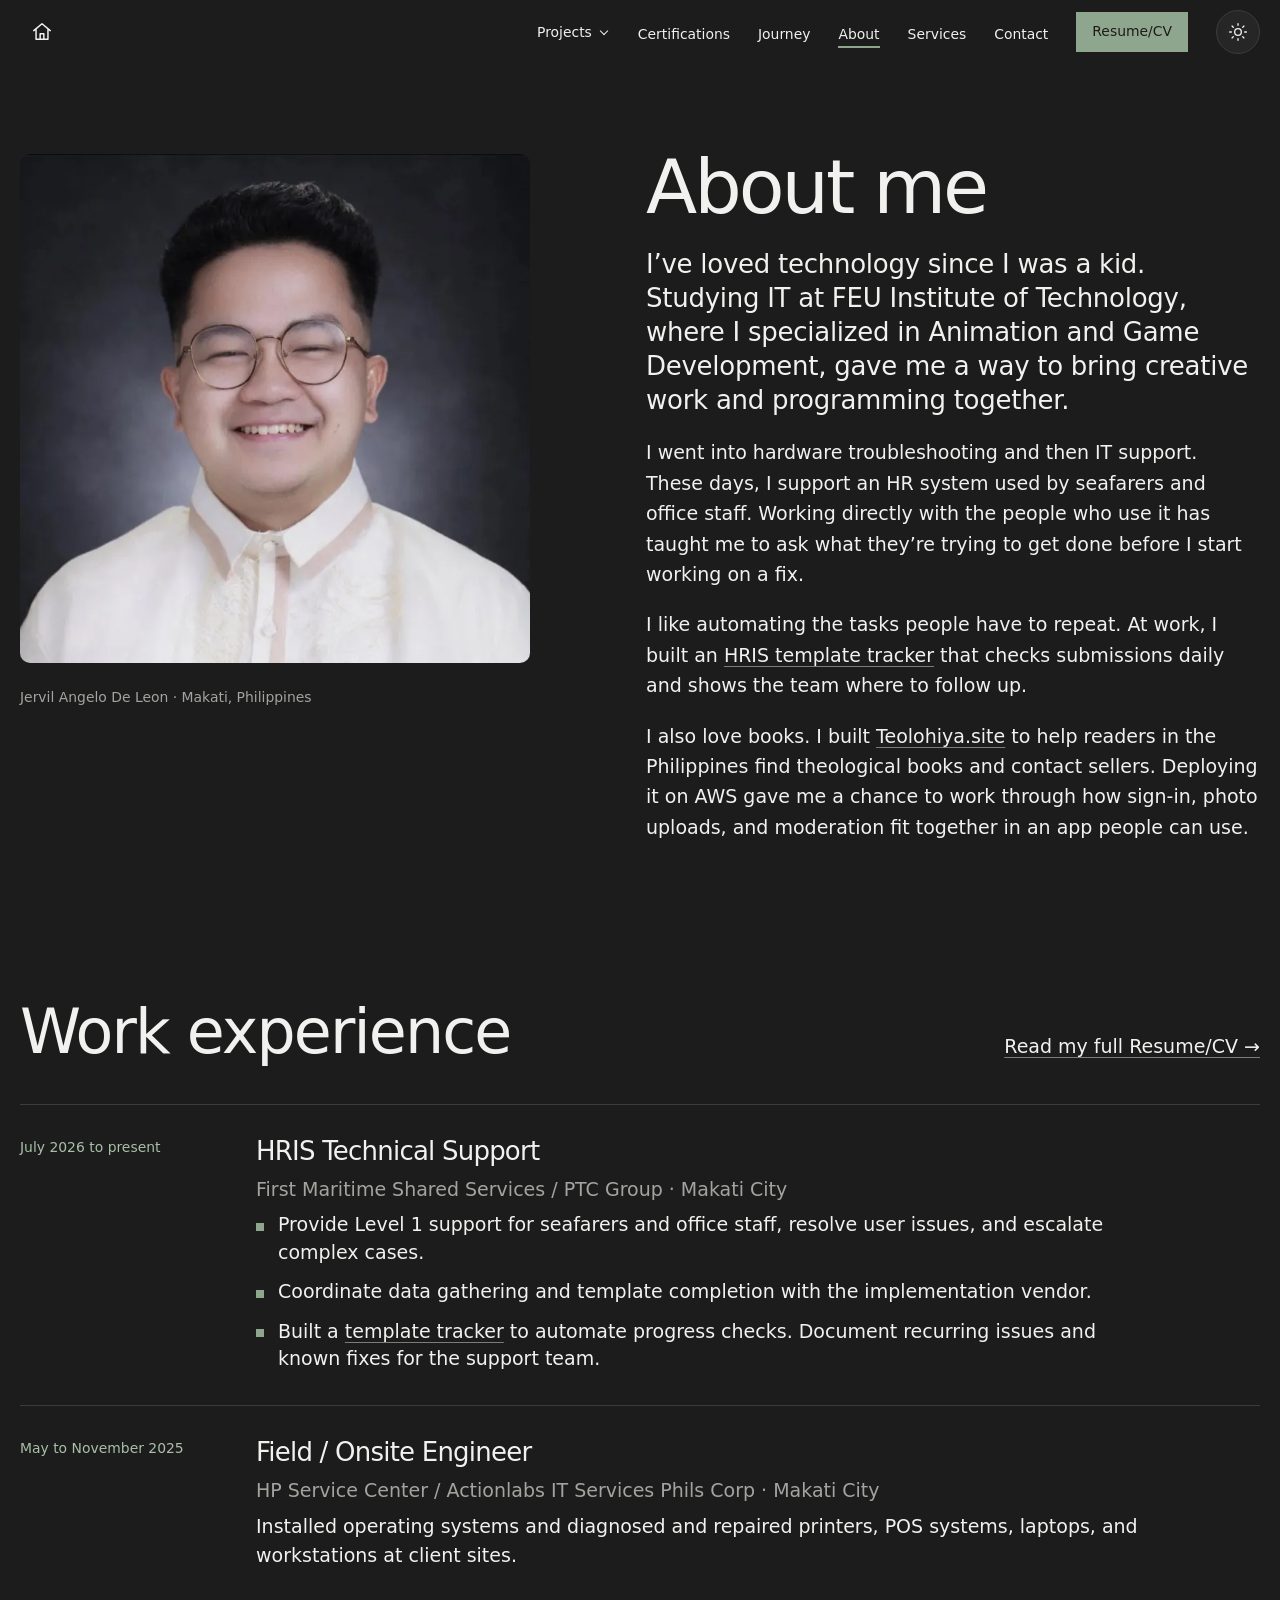
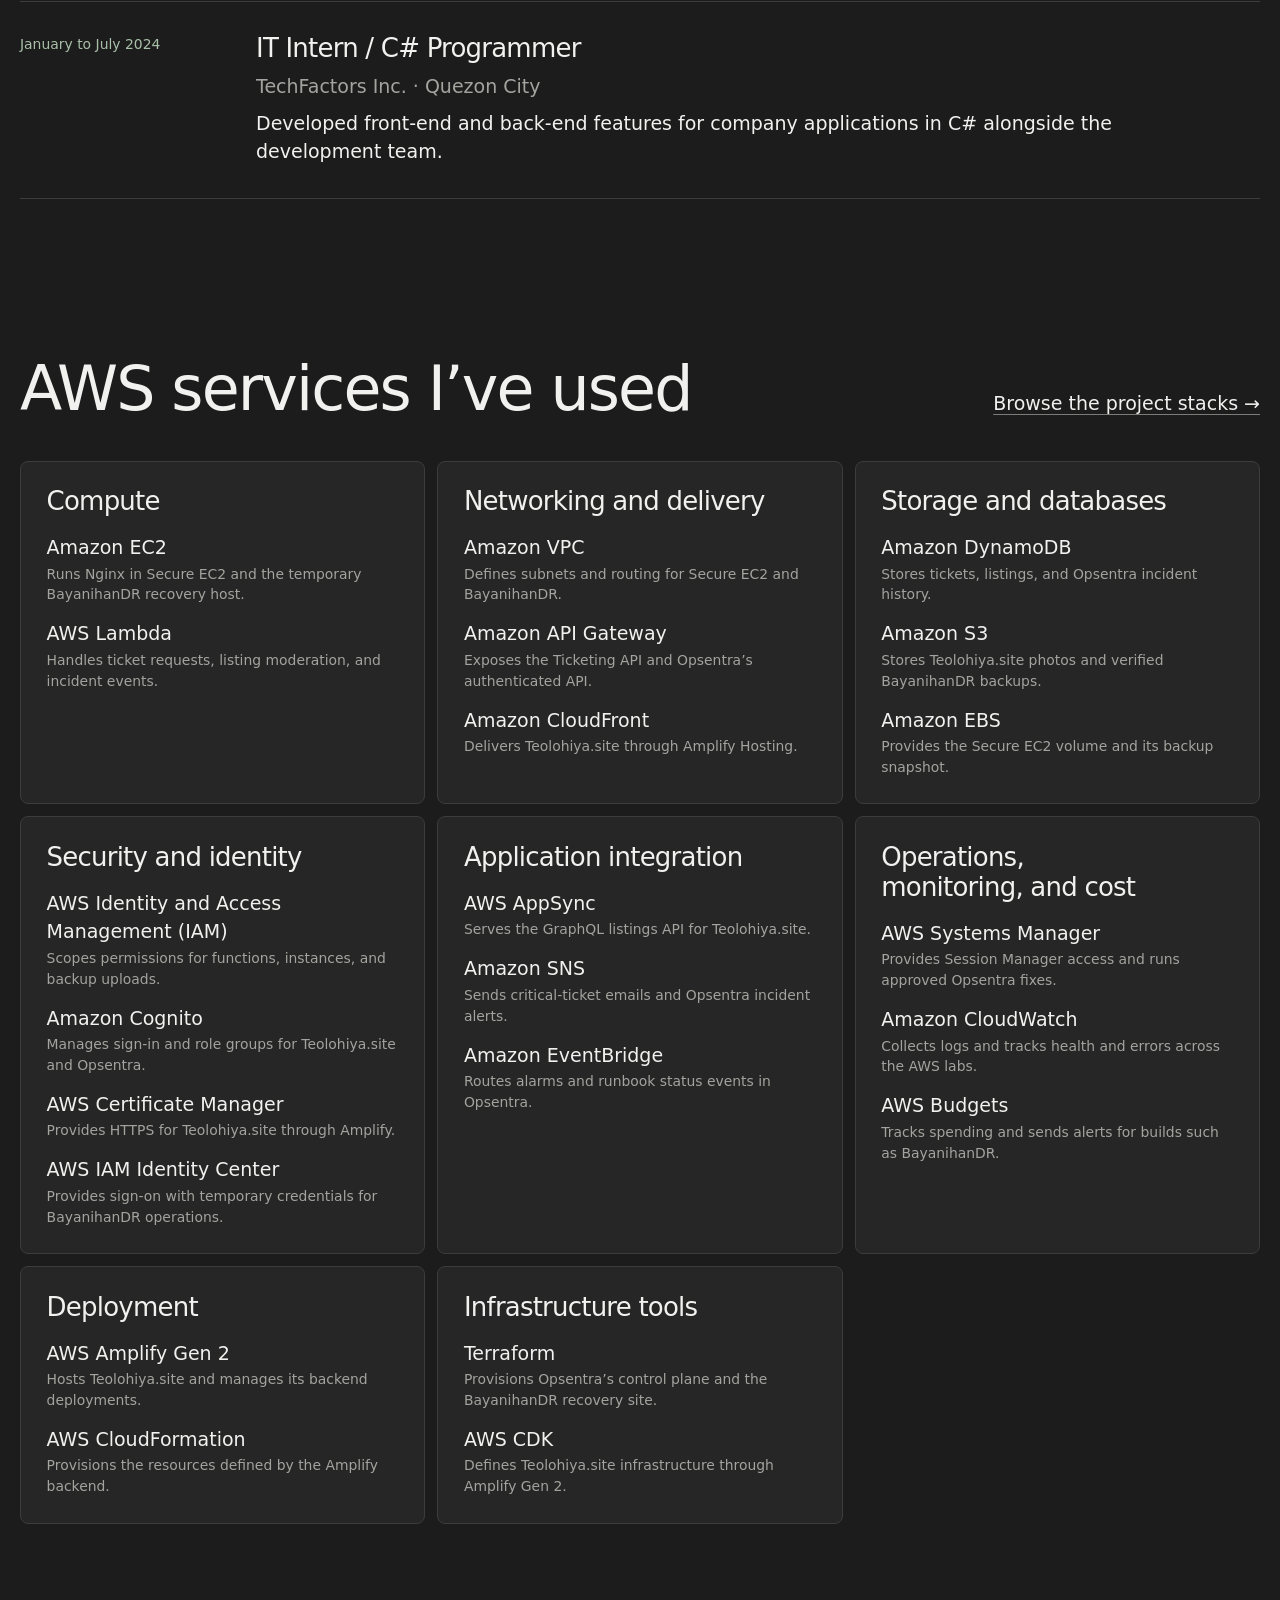
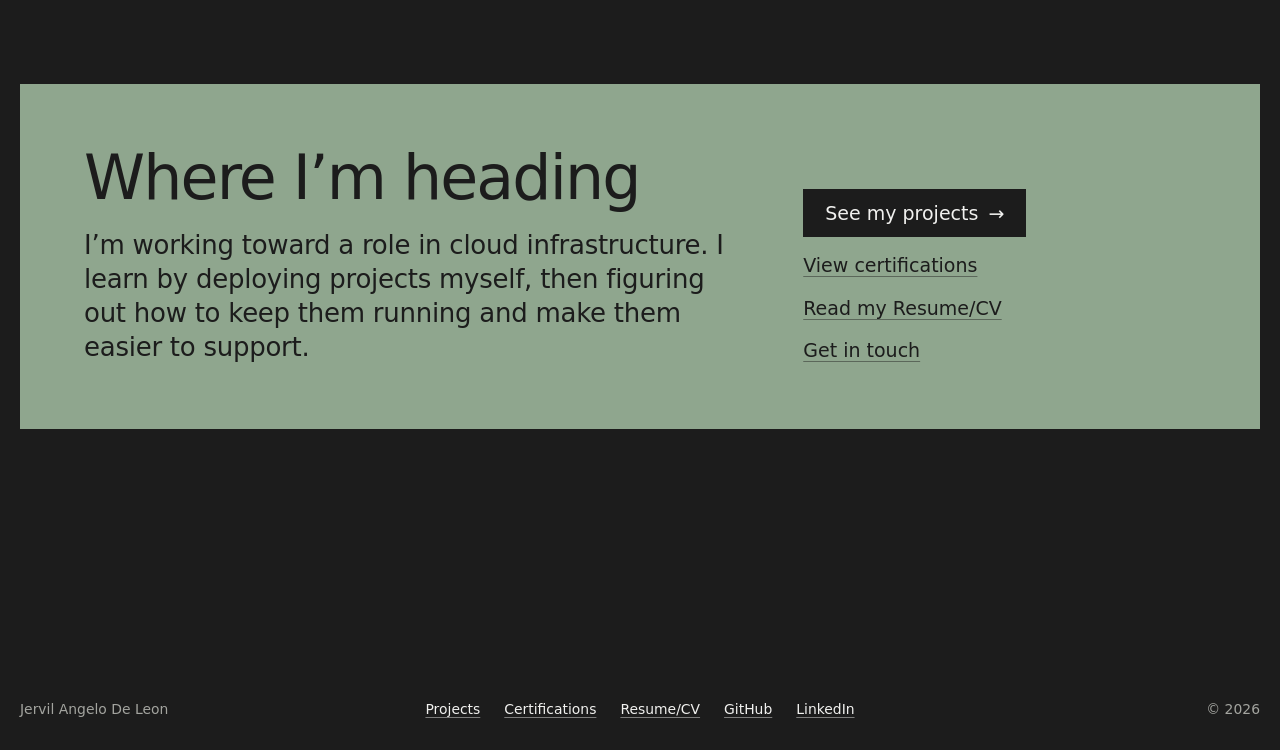
==== commit 79661169: "Make showcases click to play and expand portfolio background" ====
--- a/about.html
+++ b/about.html
@@ -21,7 +21,7 @@
 <link rel="preconnect" href="https://cdn.fontshare.com" crossorigin>
 <link href="https://api.fontshare.com/v2/css?f[]=clash-grotesk@400,500&display=swap" rel="stylesheet">
 <link rel="stylesheet" href="css/main.css?v=projects-about">
-<link rel="stylesheet" href="css/pages.css?v=projects-about">
+<link rel="stylesheet" href="css/pages.css?v=portfolio-follow-up">
 <script>document.documentElement.classList.add("js")</script>
 <script type="application/ld+json">
 {
@@ -79,6 +79,113 @@
     </div>
   </div>
 </section>
+<section class="section frame about-index" aria-labelledby="experience-title">
+  <div class="about-index-heading">
+    <h2 class="h2" id="experience-title">Work experience</h2>
+    <a class="link" href="resume">Read my full Resume/CV <span aria-hidden="true">&rarr;</span></a>
+  </div>
+  <ol class="about-experience">
+    <li>
+      <p class="about-role-date"><time datetime="2026-07">July 2026</time> to present</p>
+      <div>
+        <h3>HRIS Technical Support</h3>
+        <p class="muted">First Maritime Shared Services / PTC Group · Makati City</p>
+        <ul class="points">
+          <li>Provide Level 1 support for seafarers and office staff, resolve user issues, and escalate complex cases.</li>
+          <li>Coordinate data gathering and template completion with the implementation vendor.</li>
+          <li>Built a <a class="link" href="projects#p-hris">template tracker</a> to automate progress checks. Document recurring issues and known fixes for the support team.</li>
+        </ul>
+      </div>
+    </li>
+    <li>
+      <p class="about-role-date"><time datetime="2025-05">May</time> to <time datetime="2025-11">November 2025</time></p>
+      <div>
+        <h3>Field / Onsite Engineer</h3>
+        <p class="muted">HP Service Center / Actionlabs IT Services Phils Corp · Makati City</p>
+        <p>Installed operating systems and diagnosed and repaired printers, POS systems, laptops, and workstations at client sites.</p>
+      </div>
+    </li>
+    <li>
+      <p class="about-role-date"><time datetime="2024-01">January</time> to <time datetime="2024-07">July 2024</time></p>
+      <div>
+        <h3>IT Intern / C# Programmer</h3>
+        <p class="muted">TechFactors Inc. · Quezon City</p>
+        <p>Developed front-end and back-end features for company applications in C# alongside the development team.</p>
+      </div>
+    </li>
+  </ol>
+</section>
+
+<section class="section frame about-index" aria-labelledby="about-aws-title">
+  <div class="about-index-heading">
+    <h2 class="h2" id="about-aws-title">AWS services I’ve used</h2>
+    <a class="link" href="projects#services">Browse the project stacks <span aria-hidden="true">&rarr;</span></a>
+  </div>
+  <div class="about-aws-grid">
+    <section>
+      <h3>Compute</h3>
+      <dl>
+        <div><dt>Amazon EC2</dt><dd>Runs Nginx in Secure EC2 and the temporary BayanihanDR recovery host.</dd></div>
+        <div><dt>AWS Lambda</dt><dd>Handles ticket requests, listing moderation, and incident events.</dd></div>
+      </dl>
+    </section>
+    <section>
+      <h3>Networking and delivery</h3>
+      <dl>
+        <div><dt>Amazon VPC</dt><dd>Defines subnets and routing for Secure EC2 and BayanihanDR.</dd></div>
+        <div><dt>Amazon API Gateway</dt><dd>Exposes the Ticketing API and Opsentra’s authenticated API.</dd></div>
+        <div><dt>Amazon CloudFront</dt><dd>Delivers Teolohiya.site through Amplify Hosting.</dd></div>
+      </dl>
+    </section>
+    <section>
+      <h3>Storage and databases</h3>
+      <dl>
+        <div><dt>Amazon DynamoDB</dt><dd>Stores tickets, listings, and Opsentra incident history.</dd></div>
+        <div><dt>Amazon S3</dt><dd>Stores Teolohiya.site photos and verified BayanihanDR backups.</dd></div>
+        <div><dt>Amazon EBS</dt><dd>Provides the Secure EC2 volume and its backup snapshot.</dd></div>
+      </dl>
+    </section>
+    <section>
+      <h3>Security and identity</h3>
+      <dl>
+        <div><dt>AWS Identity and Access Management (IAM)</dt><dd>Scopes permissions for functions, instances, and backup uploads.</dd></div>
+        <div><dt>Amazon Cognito</dt><dd>Manages sign-in and role groups for Teolohiya.site and Opsentra.</dd></div>
+        <div><dt>AWS Certificate Manager</dt><dd>Provides HTTPS for Teolohiya.site through Amplify.</dd></div>
+        <div><dt>AWS IAM Identity Center</dt><dd>Provides sign-on with temporary credentials for BayanihanDR operations.</dd></div>
+      </dl>
+    </section>
+    <section>
+      <h3>Application integration</h3>
+      <dl>
+        <div><dt>AWS AppSync</dt><dd>Serves the GraphQL listings API for Teolohiya.site.</dd></div>
+        <div><dt>Amazon SNS</dt><dd>Sends critical-ticket emails and Opsentra incident alerts.</dd></div>
+        <div><dt>Amazon EventBridge</dt><dd>Routes alarms and runbook status events in Opsentra.</dd></div>
+      </dl>
+    </section>
+    <section>
+      <h3>Operations, monitoring, and cost</h3>
+      <dl>
+        <div><dt>AWS Systems Manager</dt><dd>Provides Session Manager access and runs approved Opsentra fixes.</dd></div>
+        <div><dt>Amazon CloudWatch</dt><dd>Collects logs and tracks health and errors across the AWS labs.</dd></div>
+        <div><dt>AWS Budgets</dt><dd>Tracks spending and sends alerts for builds such as BayanihanDR.</dd></div>
+      </dl>
+    </section>
+    <section>
+      <h3>Deployment</h3>
+      <dl>
+        <div><dt>AWS Amplify Gen 2</dt><dd>Hosts Teolohiya.site and manages its backend deployments.</dd></div>
+        <div><dt>AWS CloudFormation</dt><dd>Provisions the resources defined by the Amplify backend.</dd></div>
+      </dl>
+    </section>
+    <section>
+      <h3>Infrastructure tools</h3>
+      <dl>
+        <div><dt>Terraform</dt><dd>Provisions Opsentra’s control plane and the BayanihanDR recovery site.</dd></div>
+        <div><dt>AWS CDK</dt><dd>Defines Teolohiya.site infrastructure through Amplify Gen 2.</dd></div>
+      </dl>
+    </section>
+  </div>
+</section>
 <section class="section frame direction" aria-labelledby="dir-title">
   <div class="dir-band">
     <div>
--- a/css/pages.css
+++ b/css/pages.css
@@ -709,10 +709,9 @@
 .pj[hidden] { display: none; }
 .pj--feature { grid-column: 1 / -1; grid-template-columns: minmax(0, 1.4fr) minmax(0, 1fr); align-items: start; }
 .pj-media { position: relative; overflow: hidden; aspect-ratio: 16 / 9; background: var(--surface-2); }
-.pj-preview, .pj-preview-video, .pj-poster { position: absolute; inset: 0; width: 100%; height: 100%; }
-.pj-preview-video, .pj-poster { display: block; object-fit: cover; }
-.pj-preview.has-error .pj-preview-video { visibility: hidden; }
-.pj-preview.is-loading::after, .pjd-hero.is-loading::after {
+.pj-poster { display: block; width: 100%; height: 100%; object-fit: cover; }
+.pj-media .pj-watch { gap: 9px; width: max-content; max-width: calc(100% - 24px); }
+.pjd-hero.is-loading::after {
   content: ""; position: absolute; inset: 0; pointer-events: none;
   background: linear-gradient(110deg, transparent 25%, rgb(255 255 255 / 18%) 50%, transparent 75%) 100% 0 / 240% 100%;
 }
@@ -737,7 +736,7 @@
   .pj.is-entering { opacity: .65; transform: translateY(6px); }
   .pj.pj-seen { animation: pj-reveal 260ms ease-out; }
   @keyframes pj-reveal { from { opacity: .8; transform: translateY(5px); } }
-  .pj-preview.is-loading::after, .pjd-hero.is-loading::after { animation: pj-loading 1.3s linear infinite; }
+  .pjd-hero.is-loading::after { animation: pj-loading 1.3s linear infinite; }
   @keyframes pj-loading { to { background-position: -70% 0; } }
 }
 @media (max-width: 900px) {
@@ -764,9 +763,9 @@
 .pjd-hero { position: relative; aspect-ratio: 16 / 9; background: var(--surface) center / cover; overflow: hidden; border-radius: 8px; }
 .pjd-hero video, .pjd-hero img { display: block; width: 100%; height: 100%; object-fit: cover; }
 .pjd-hero video[hidden], .pjd-hero [hidden] { display: none; }
-.pjd-play, .pjd-media-error { position: absolute; top: 50%; left: 50%; transform: translate(-50%, -50%); }
+.pj-watch, .pjd-play, .pjd-media-error { position: absolute; top: 50%; left: 50%; transform: translate(-50%, -50%); }
 .pjd-media-error { width: max-content; max-width: 90%; padding: 12px 16px; background: var(--bg); border-radius: 6px; }
-.pjd-play:active { transform: translate(-50%, -50%); }
+.pj-watch:active, .pjd-play:active { transform: translate(-50%, -50%); }
 .pjd-head { display: grid; gap: 16px; padding: 40px 0 8px; }
 .pjd-title { font-size: clamp(2.25rem, 1rem + 4vw, 4.5rem); line-height: 0.95; letter-spacing: -0.04em; font-weight: 500; }
 .pjd-line { max-width: 56ch; color: var(--muted); }
@@ -843,3 +842,33 @@
   .about-story .about-text { grid-row: 1; }
   .about-story .about-portrait { max-width: 420px; }
 }
+
+.about-index-heading {
+  display: flex; flex-wrap: wrap; align-items: baseline; justify-content: space-between; gap: 12px 24px;
+  margin-bottom: clamp(20px, 4vw, 40px);
+}
+.about-experience { list-style: none; border-top: 1px solid var(--surface-hover); }
+.about-experience > li {
+  display: grid; grid-template-columns: minmax(0, 13rem) minmax(0, 1fr);
+  gap: 8px 28px; padding: clamp(16px, 2.5vw, 32px) 0;
+  border-bottom: 1px solid var(--surface-hover);
+}
+.about-experience > li > div { display: grid; gap: 8px; max-width: 75ch; }
+.about-experience h3, .about-aws-grid h3 { font-size: var(--step-lead); font-weight: 500; line-height: 1.15; }
+.about-role-date { color: var(--accent-strong); font-size: var(--step-small); }
+.about-aws-grid {
+  display: grid; grid-template-columns: repeat(3, minmax(0, 1fr)); gap: 12px;
+}
+.about-aws-grid section {
+  padding: clamp(16px, 2vw, 28px); border: 1px solid var(--surface-hover);
+  border-radius: 8px; background: var(--surface);
+}
+.about-aws-grid dl { display: grid; gap: 14px; margin: 16px 0 0; }
+.about-aws-grid dt { font-weight: 500; }
+.about-aws-grid dd { margin: 2px 0 0; color: var(--muted); font-size: var(--step-small); }
+@media (max-width: 960px) {
+  .about-aws-grid { grid-template-columns: repeat(2, minmax(0, 1fr)); }
+}
+@media (max-width: 650px) {
+  .about-experience > li, .about-aws-grid { grid-template-columns: minmax(0, 1fr); }
+}
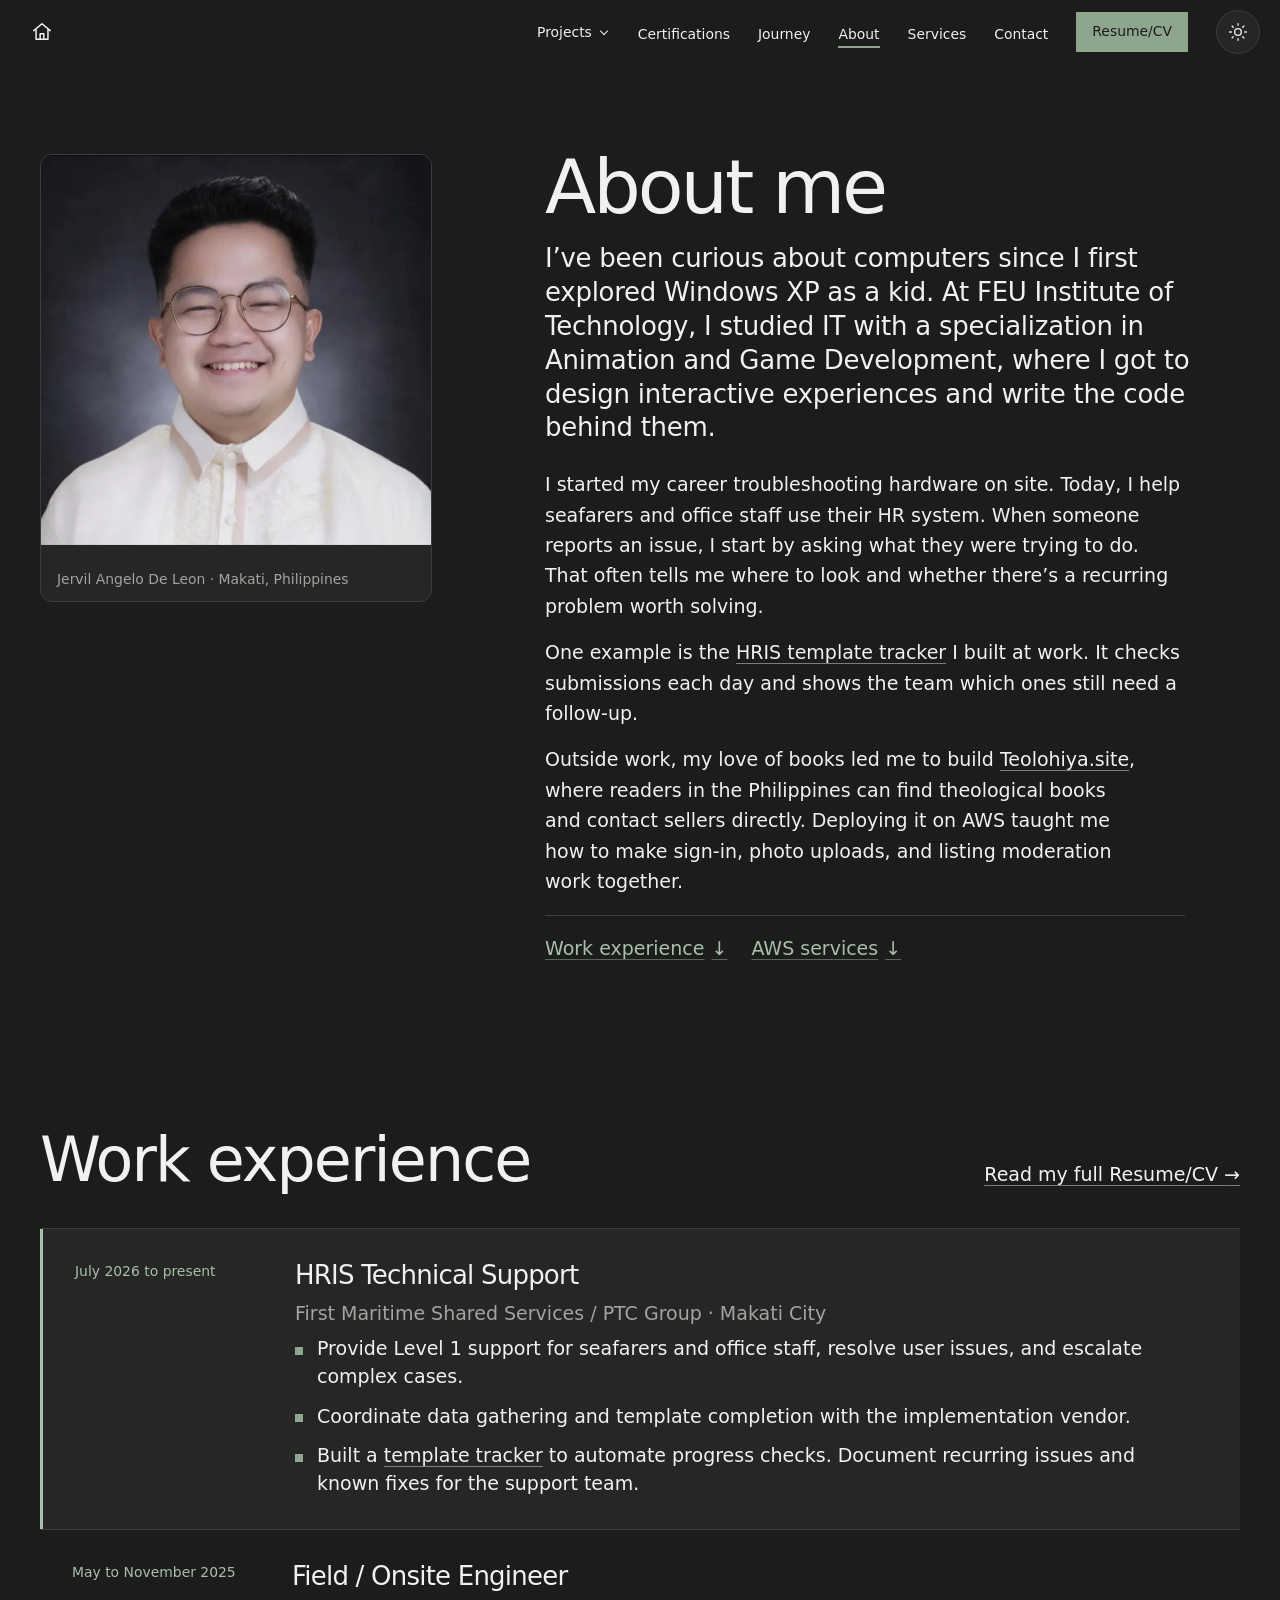
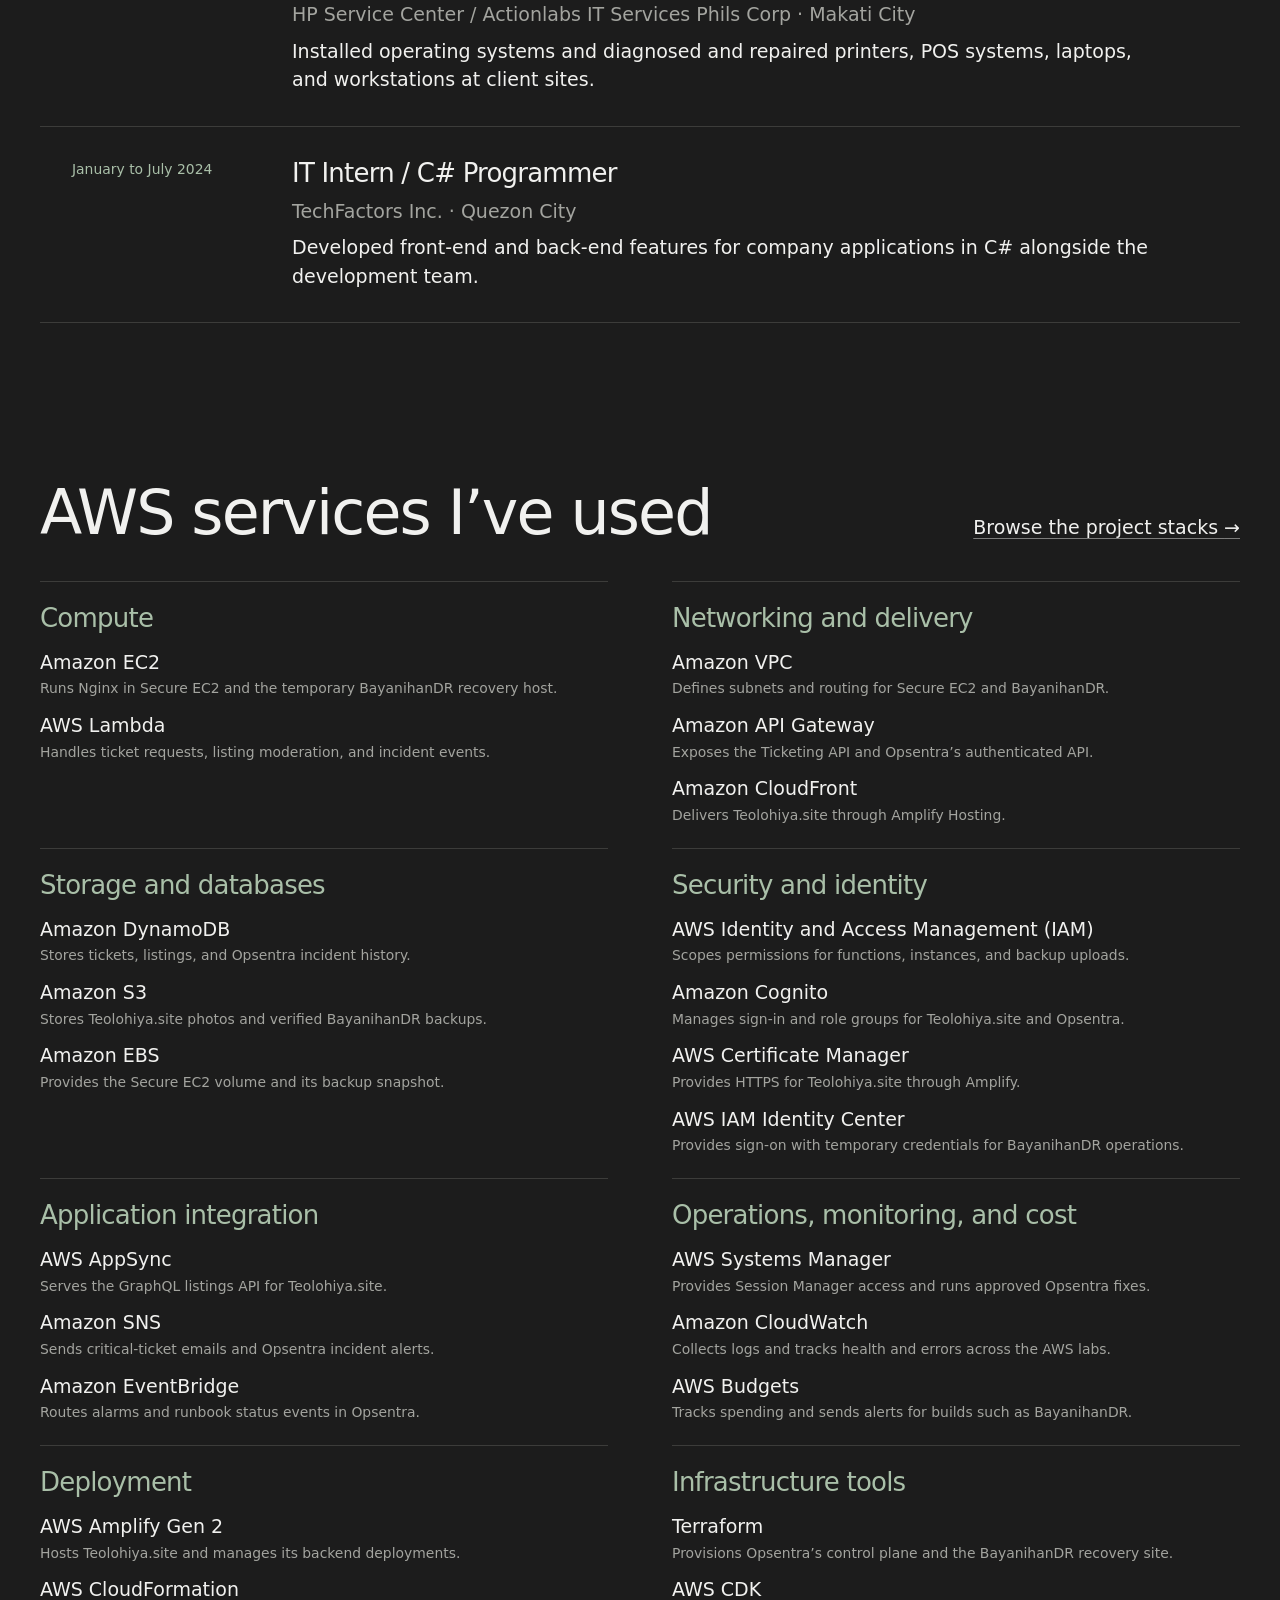
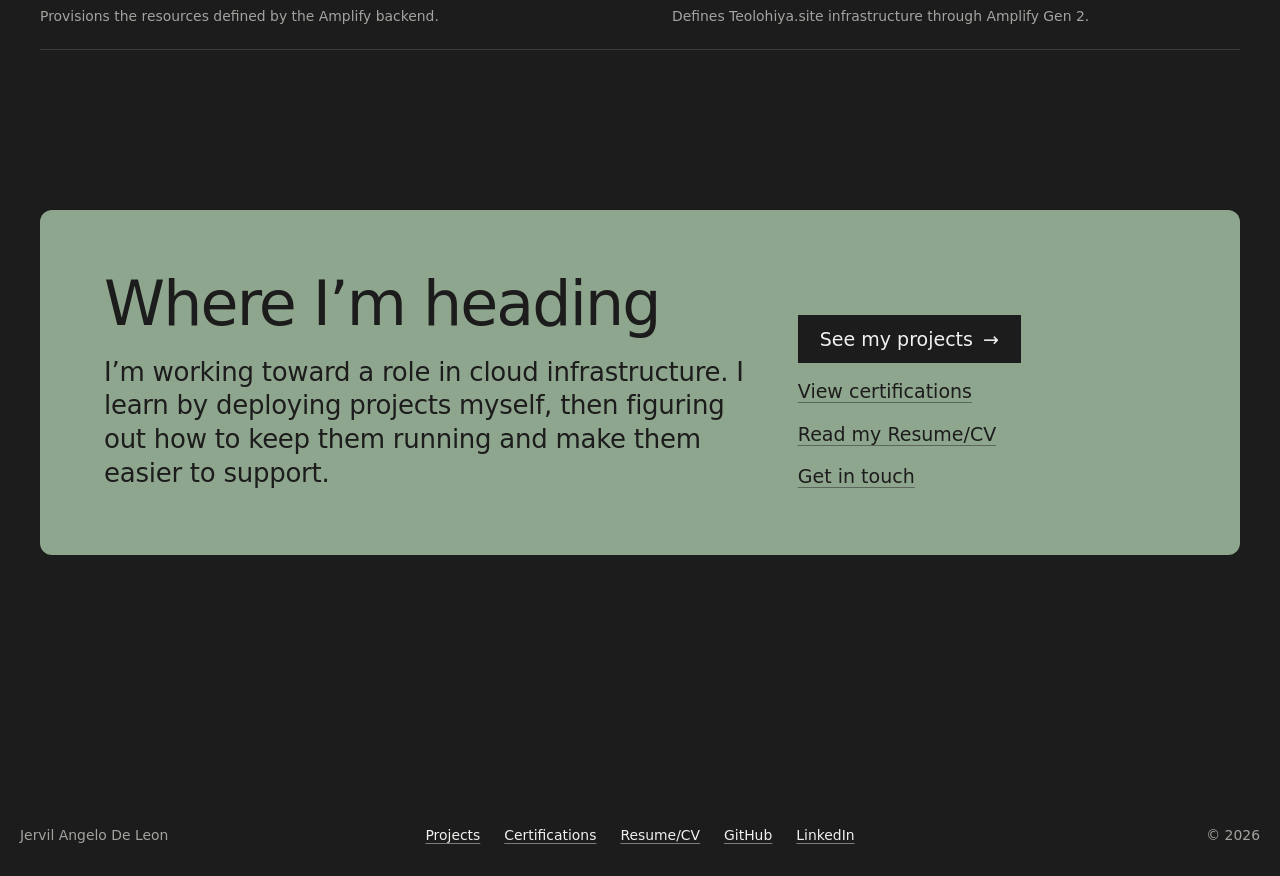
==== commit 7cf67ba4: "Enhance Journey chapters and About page design" ====
--- a/about.html
+++ b/about.html
@@ -21,7 +21,7 @@
 <link rel="preconnect" href="https://cdn.fontshare.com" crossorigin>
 <link href="https://api.fontshare.com/v2/css?f[]=clash-grotesk@400,500&display=swap" rel="stylesheet">
 <link rel="stylesheet" href="css/main.css?v=projects-about">
-<link rel="stylesheet" href="css/pages.css?v=portfolio-follow-up">
+<link rel="stylesheet" href="css/pages.css?v=about-motion">
 <script>document.documentElement.classList.add("js")</script>
 <script type="application/ld+json">
 {
@@ -63,29 +63,35 @@
   </div>
 </header>
 
-<main id="main">
+<main id="main" class="about-page">
 <section class="frame page-top about-story" aria-labelledby="page-title">
   <div class="grid about-grid">
-    <figure class="about-portrait">
+    <div class="about-intro" data-reveal>
+      <h1 class="page-h1" id="page-title">About me</h1>
+      <p class="lead">I’ve been curious about computers since I first explored Windows XP as a kid. At FEU Institute of Technology, I studied IT with a specialization in Animation and Game Development, where I got to design interactive experiences and write the code behind them.</p>
+    </div>
+    <figure class="about-portrait" data-reveal>
       <img src="img/work/portrait-l.webp" width="720" height="720" alt="Portrait of Jervil Angelo De Leon">
       <figcaption>Jervil Angelo De Leon · Makati, Philippines</figcaption>
     </figure>
-    <div class="about-text">
-      <h1 class="page-h1" id="page-title">About me</h1>
-      <p class="lead">I’ve loved technology since I was a kid. Studying IT at FEU Institute of Technology, where I specialized in Animation and Game Development, gave me a way to bring creative work and programming together.</p>
-      <p>I went into hardware troubleshooting and then IT support. These days, I support an HR system used by seafarers and office staff. Working directly with the people who use it has taught me to ask what they’re trying to get done before I start working on a fix.</p>
-      <p>I like automating the tasks people have to repeat. At work, I built an <a class="link" href="projects#p-hris">HRIS template tracker</a> that checks submissions daily and shows the team where to follow up.</p>
-      <p>I also love books. I built <a class="link" href="projects#teolohiya">Teolohiya.site</a> to help readers in the Philippines find theological books and contact sellers. Deploying it on AWS gave me a chance to work through how sign-in, photo uploads, and moderation fit together in an app people can use.</p>
+    <div class="about-text" data-reveal>
+      <p>I started my career troubleshooting hardware on site. Today, I help seafarers and office staff use their HR system. When someone reports an issue, I start by asking what they were trying to do. That often tells me where to look and whether there’s a recurring problem worth solving.</p>
+      <p>One example is the <a class="link" href="projects#p-hris">HRIS template tracker</a> I built at work. It checks submissions each day and shows the team which ones still need a follow-up.</p>
+      <p>Outside work, my love of books led me to build <a class="link" href="projects#teolohiya">Teolohiya.site</a>, where readers in the Philippines can find theological books and contact sellers directly. Deploying it on AWS taught me how to make sign-in, photo uploads, and listing moderation work together.</p>
+      <nav class="about-jump" aria-label="On this page">
+        <a class="link" href="#experience-title">Work experience <span aria-hidden="true">↓</span></a>
+        <a class="link" href="#about-aws-title">AWS services <span aria-hidden="true">↓</span></a>
+      </nav>
     </div>
   </div>
 </section>
 <section class="section frame about-index" aria-labelledby="experience-title">
-  <div class="about-index-heading">
+  <div class="about-index-heading" data-reveal>
     <h2 class="h2" id="experience-title">Work experience</h2>
     <a class="link" href="resume">Read my full Resume/CV <span aria-hidden="true">&rarr;</span></a>
   </div>
   <ol class="about-experience">
-    <li>
+    <li data-reveal>
       <p class="about-role-date"><time datetime="2026-07">July 2026</time> to present</p>
       <div>
         <h3>HRIS Technical Support</h3>
@@ -97,7 +103,7 @@
         </ul>
       </div>
     </li>
-    <li>
+    <li data-reveal>
       <p class="about-role-date"><time datetime="2025-05">May</time> to <time datetime="2025-11">November 2025</time></p>
       <div>
         <h3>Field / Onsite Engineer</h3>
@@ -105,7 +111,7 @@
         <p>Installed operating systems and diagnosed and repaired printers, POS systems, laptops, and workstations at client sites.</p>
       </div>
     </li>
-    <li>
+    <li data-reveal>
       <p class="about-role-date"><time datetime="2024-01">January</time> to <time datetime="2024-07">July 2024</time></p>
       <div>
         <h3>IT Intern / C# Programmer</h3>
@@ -117,19 +123,19 @@
 </section>
 
 <section class="section frame about-index" aria-labelledby="about-aws-title">
-  <div class="about-index-heading">
+  <div class="about-index-heading" data-reveal>
     <h2 class="h2" id="about-aws-title">AWS services I’ve used</h2>
     <a class="link" href="projects#services">Browse the project stacks <span aria-hidden="true">&rarr;</span></a>
   </div>
   <div class="about-aws-grid">
-    <section>
+    <section data-reveal>
       <h3>Compute</h3>
       <dl>
         <div><dt>Amazon EC2</dt><dd>Runs Nginx in Secure EC2 and the temporary BayanihanDR recovery host.</dd></div>
         <div><dt>AWS Lambda</dt><dd>Handles ticket requests, listing moderation, and incident events.</dd></div>
       </dl>
     </section>
-    <section>
+    <section data-reveal>
       <h3>Networking and delivery</h3>
       <dl>
         <div><dt>Amazon VPC</dt><dd>Defines subnets and routing for Secure EC2 and BayanihanDR.</dd></div>
@@ -137,7 +143,7 @@
         <div><dt>Amazon CloudFront</dt><dd>Delivers Teolohiya.site through Amplify Hosting.</dd></div>
       </dl>
     </section>
-    <section>
+    <section data-reveal>
       <h3>Storage and databases</h3>
       <dl>
         <div><dt>Amazon DynamoDB</dt><dd>Stores tickets, listings, and Opsentra incident history.</dd></div>
@@ -145,7 +151,7 @@
         <div><dt>Amazon EBS</dt><dd>Provides the Secure EC2 volume and its backup snapshot.</dd></div>
       </dl>
     </section>
-    <section>
+    <section data-reveal>
       <h3>Security and identity</h3>
       <dl>
         <div><dt>AWS Identity and Access Management (IAM)</dt><dd>Scopes permissions for functions, instances, and backup uploads.</dd></div>
@@ -154,7 +160,7 @@
         <div><dt>AWS IAM Identity Center</dt><dd>Provides sign-on with temporary credentials for BayanihanDR operations.</dd></div>
       </dl>
     </section>
-    <section>
+    <section data-reveal>
       <h3>Application integration</h3>
       <dl>
         <div><dt>AWS AppSync</dt><dd>Serves the GraphQL listings API for Teolohiya.site.</dd></div>
@@ -162,7 +168,7 @@
         <div><dt>Amazon EventBridge</dt><dd>Routes alarms and runbook status events in Opsentra.</dd></div>
       </dl>
     </section>
-    <section>
+    <section data-reveal>
       <h3>Operations, monitoring, and cost</h3>
       <dl>
         <div><dt>AWS Systems Manager</dt><dd>Provides Session Manager access and runs approved Opsentra fixes.</dd></div>
@@ -170,14 +176,14 @@
         <div><dt>AWS Budgets</dt><dd>Tracks spending and sends alerts for builds such as BayanihanDR.</dd></div>
       </dl>
     </section>
-    <section>
+    <section data-reveal>
       <h3>Deployment</h3>
       <dl>
         <div><dt>AWS Amplify Gen 2</dt><dd>Hosts Teolohiya.site and manages its backend deployments.</dd></div>
         <div><dt>AWS CloudFormation</dt><dd>Provisions the resources defined by the Amplify backend.</dd></div>
       </dl>
     </section>
-    <section>
+    <section data-reveal>
       <h3>Infrastructure tools</h3>
       <dl>
         <div><dt>Terraform</dt><dd>Provisions Opsentra’s control plane and the BayanihanDR recovery site.</dd></div>
@@ -187,7 +193,7 @@
   </div>
 </section>
 <section class="section frame direction" aria-labelledby="dir-title">
-  <div class="dir-band">
+  <div class="dir-band" data-reveal>
     <div>
       <h2 class="h2" id="dir-title">Where I’m heading</h2>
       <p class="lead">I’m working toward a role in cloud infrastructure. I learn by deploying projects myself, then figuring out how to keep them running and make them easier to support.</p>
--- a/css/pages.css
+++ b/css/pages.css
@@ -556,23 +556,25 @@
 }
 
 /* ================= CONTACT PAGE ================= */
-.ctp-grid { align-items: start; row-gap: 48px; }
-.ctp-text { grid-column: 1 / 7; display: grid; gap: 24px; align-content: start; }
-.ctp-text .lead { max-width: 26ch; font-size: clamp(1.5rem, 1rem + 1.4vw, 2.25rem); line-height: 1.15; font-weight: 500; letter-spacing: -0.02em; }
-.ctp-text > p.muted { max-width: 48ch; }
-.ctp-methods { list-style: none; display: grid; gap: 4px; margin-top: 16px; }
-.ctp-methods li { display: grid; grid-template-columns: 7rem minmax(0, 1fr); gap: 16px; padding: 16px; background: var(--surface); align-items: baseline; transition: background-color var(--t-hover) ease; }
-.ctp-methods li span { color: var(--muted); }
-.ctp-methods a { overflow-wrap: anywhere; }
-@media (hover: hover) and (pointer: fine) { .ctp-methods li:hover { background: var(--surface-2); } }
-.ctp-portrait { grid-column: 8 / 13; margin: 0; display: grid; gap: 12px; }
-.ctp-portrait .shutter { overflow: hidden; aspect-ratio: 1; }
-.ctp-portrait img { width: 100%; height: 100%; object-fit: cover; }
-@media (max-width: 900px) {
-  .ctp-text { grid-column: 1 / -1; }
-  .ctp-portrait { grid-column: 1 / -1; max-width: 360px; }
-}
-@media (max-width: 480px) { .ctp-methods li { grid-template-columns: 1fr; gap: 2px; } }
+.contact-page { padding-bottom: var(--section); }
+.contact-layout {
+  display: grid; grid-template-columns: minmax(0, 1.65fr) minmax(0, 1fr);
+  align-items: center; gap: clamp(24px, 6vw, 88px); max-width: 1080px; margin-inline: auto;
+}
+.contact-copy { display: grid; gap: clamp(14px, 2vw, 26px); }
+.contact-copy .lead { max-width: 33ch; }
+.contact-copy > p:last-child { max-width: 52ch; color: var(--muted); }
+.contact-actions {
+  display: grid; justify-items: start; gap: 12px; min-width: 0;
+  padding: clamp(20px, 3vw, 36px); background: var(--surface);
+  border: 1px solid var(--surface-hover); border-radius: 12px;
+}
+.contact-actions > p { overflow-wrap: anywhere; }
+.contact-actions ul { display: flex; flex-wrap: wrap; gap: 8px 22px; list-style: none; margin-block: 10px; }
+.contact-actions li a { display: inline-flex; align-items: center; min-height: 44px; }
+@media (max-width: 760px) {
+  .contact-layout { grid-template-columns: minmax(0, 1fr); }
+}
 
 
 /* ================= PROJECTS: ticketing API detail ================= */
@@ -727,7 +729,11 @@
 .pj-actions a { display: inline-flex; align-items: center; gap: 6px; min-height: 44px; font-size: var(--step-small); }
 .pj-open { color: var(--accent-strong); font-weight: 500; }
 .pj-dialogs .pj-grid .pj-detail { display: none; }
-.pj-grid .pj-detail { grid-column: 1 / -1; padding: clamp(18px, 2.8vw, 36px); scroll-margin-top: calc(var(--nav-h) + 16px); }
+.pj-grid .pj-detail {
+  grid-column: 1 / -1; padding: clamp(18px, 2.8vw, 36px);
+  scroll-margin-top: calc(var(--nav-h) + 16px);
+  content-visibility: auto; contain-intrinsic-block-size: auto 480px;
+}
 .pj-overview { max-width: 72ch; margin-bottom: 24px; }
 .pj:focus-within { border-color: var(--accent-strong); }
 @media (hover: hover) and (pointer: fine) { .pj:hover { border-color: var(--accent-strong); } }
@@ -748,7 +754,7 @@
   width: 100%; height: 100%; max-width: none; max-height: none; margin: 0; padding: 0; border: 0;
   background: transparent; color: var(--ink); overflow: hidden;
 }
-.pjd::backdrop { background: rgba(12, 12, 12, 0.8); backdrop-filter: blur(8px); }
+.pjd::backdrop { background: rgb(12 12 12 / 82%); }
 .pjd-lock, .pjd-lock body { overflow: hidden; }
 .pjd-panel {
   height: 100%; max-width: 1280px; margin: 0 auto; overflow-y: auto; overflow-x: hidden; overscroll-behavior: contain;
@@ -762,7 +768,8 @@
 .pjd-close { min-height: 44px; }
 .pjd-hero { position: relative; aspect-ratio: 16 / 9; background: var(--surface) center / cover; overflow: hidden; border-radius: 8px; }
 .pjd-hero video, .pjd-hero img { display: block; width: 100%; height: 100%; object-fit: cover; }
-.pjd-hero video[hidden], .pjd-hero [hidden] { display: none; }
+.pjd-hero video { position: absolute; inset: 0; }
+.pjd-hero [hidden] { display: none; }
 .pj-watch, .pjd-play, .pjd-media-error { position: absolute; top: 50%; left: 50%; transform: translate(-50%, -50%); }
 .pjd-media-error { width: max-content; max-width: 90%; padding: 12px 16px; background: var(--bg); border-radius: 6px; }
 .pj-watch:active, .pjd-play:active { transform: translate(-50%, -50%); }
@@ -770,6 +777,8 @@
 .pjd-title { font-size: clamp(2.25rem, 1rem + 4vw, 4.5rem); line-height: 0.95; letter-spacing: -0.04em; font-weight: 500; }
 .pjd-line { max-width: 56ch; color: var(--muted); }
 .pjd-body { padding-top: 24px; }
+.pjd-body[aria-busy="true"] + .pjd-nav { visibility: hidden; }
+.pjd-body .pj-detail > :not(.pj-overview) { content-visibility: auto; contain-intrinsic-block-size: auto 480px; }
 .pjd-body .flag-detail { margin-top: 56px; }
 .pjd-body .teo-meta { margin-top: 56px; }
 .pjd-nav { display: flex; justify-content: space-between; gap: 16px; margin-top: 88px; padding-top: 20px; border-top: 1px solid var(--surface-2); }
@@ -779,10 +788,6 @@
 }
 .pjd-step[data-step="1"] { text-align: right; margin-left: auto; }
 @media (hover: hover) and (pointer: fine) { .pjd-step:hover { color: var(--accent-strong); } }
-@media (prefers-reduced-motion: no-preference) {
-  .pjd[open]::backdrop { animation: pjd-fade 300ms ease-out; }
-}
-@keyframes pjd-fade { from { opacity: 0; } }
 @media (max-width: 640px) {
   .pjd-panel { padding-bottom: 40px; }
   .pjd-head { padding-top: 28px; }
@@ -832,43 +837,70 @@
 [data-theme="light"] :is(.bdr-kicker, .bdr-flow span, .bdr-modules b) { color: #65369a; }
 [data-theme="light"] .lightbox { color: #f1f1ef; }
 
-.about-story .about-grid { align-items: start; }
-.about-story .about-portrait { grid-column: 1 / 6; }
-.about-story .about-text { grid-column: 7 / -1; }
-.about-story .about-portrait img { display: block; height: auto; border-radius: 10px; }
-.about-story figcaption { margin-top: 12px; color: var(--muted); font-size: var(--step-small); }
-@media (max-width: 900px) {
-  .about-story .about-text, .about-story .about-portrait { grid-column: 1 / -1; }
-  .about-story .about-text { grid-row: 1; }
-  .about-story .about-portrait { max-width: 420px; }
-}
-
+/* About */
+.about-page > .frame { width: 100%; max-width: 1240px; margin-inline: auto; }
+.about-story .about-grid { align-items: start; row-gap: 24px; }
+.about-intro { grid-column: 6 / -1; display: grid; gap: 20px; }
+.about-intro .lead { max-width: 45ch; }
+.about-story .about-portrait {
+  grid-column: 1 / 5; grid-row: 1 / 3; align-self: start;
+  overflow: hidden; border: 1px solid var(--surface-hover); border-radius: 12px; background: var(--surface);
+}
+.about-story .about-portrait img { display: block; height: auto; }
+.about-story figcaption { padding: 12px 16px; color: var(--muted); font-size: var(--step-small); }
+.about-story .about-text { grid-column: 6 / -1; grid-row: 2; gap: 16px; }
+.about-jump {
+  display: flex; flex-wrap: wrap; gap: 4px 24px; padding-top: 10px;
+  margin-top: 3px; border-top: 1px solid var(--surface-hover);
+}
+.about-jump a { display: inline-flex; align-items: center; gap: 7px; min-height: 44px; color: var(--accent-strong); }
+.about-index h2 { scroll-margin-top: calc(var(--nav-h) + 24px); }
 .about-index-heading {
   display: flex; flex-wrap: wrap; align-items: baseline; justify-content: space-between; gap: 12px 24px;
-  margin-bottom: clamp(20px, 4vw, 40px);
-}
-.about-experience { list-style: none; border-top: 1px solid var(--surface-hover); }
+  margin-bottom: clamp(20px, 4vw, 36px);
+}
+.about-experience { list-style: none; border-block: 1px solid var(--surface-hover); }
 .about-experience > li {
-  display: grid; grid-template-columns: minmax(0, 13rem) minmax(0, 1fr);
-  gap: 8px 28px; padding: clamp(16px, 2.5vw, 32px) 0;
-  border-bottom: 1px solid var(--surface-hover);
-}
-.about-experience > li > div { display: grid; gap: 8px; max-width: 75ch; }
+  display: grid; grid-template-columns: minmax(0, 12rem) minmax(0, 1fr);
+  gap: 9px 28px; padding: clamp(18px, 3vw, 32px);
+}
+.about-experience > li + li { border-top: 1px solid var(--surface-hover); }
+.about-experience > li:first-child { background: var(--surface); border-inline-start: 3px solid var(--accent-strong); }
+.about-experience > li > div { display: grid; gap: 8px; max-width: 72ch; }
 .about-experience h3, .about-aws-grid h3 { font-size: var(--step-lead); font-weight: 500; line-height: 1.15; }
 .about-role-date { color: var(--accent-strong); font-size: var(--step-small); }
 .about-aws-grid {
-  display: grid; grid-template-columns: repeat(3, minmax(0, 1fr)); gap: 12px;
-}
-.about-aws-grid section {
-  padding: clamp(16px, 2vw, 28px); border: 1px solid var(--surface-hover);
-  border-radius: 8px; background: var(--surface);
-}
-.about-aws-grid dl { display: grid; gap: 14px; margin: 16px 0 0; }
+  display: grid; grid-template-columns: repeat(2, minmax(0, 1fr));
+  column-gap: clamp(24px, 5vw, 72px); border-bottom: 1px solid var(--surface-hover);
+}
+.about-aws-grid section { padding-block: 22px; border-top: 1px solid var(--surface-hover); }
+.about-aws-grid h3 { color: var(--accent-strong); }
+.about-aws-grid dl { display: grid; gap: 12px; margin: 14px 0 0; }
 .about-aws-grid dt { font-weight: 500; }
 .about-aws-grid dd { margin: 2px 0 0; color: var(--muted); font-size: var(--step-small); }
-@media (max-width: 960px) {
-  .about-aws-grid { grid-template-columns: repeat(2, minmax(0, 1fr)); }
-}
-@media (max-width: 650px) {
+.about-page .dir-band { border-radius: 12px; }
+@media (prefers-reduced-motion: no-preference) {
+  /* Keep the content visible if the observer is delayed or unavailable. */
+  .js .about-page [data-reveal] > * { opacity: 1; transform: none; transition: none; }
+  .about-page [data-reveal].is-in > * {
+    animation: about-rise 480ms var(--ease-out) both;
+    animation-delay: calc(var(--i, 0) * 45ms);
+  }
+  .about-page .about-portrait.is-in img {
+    animation: about-portrait-in 680ms var(--ease-out) both;
+  }
+  .about-jump span { transition: transform 180ms var(--ease-out); }
+  .about-jump a:is(:hover, :focus-visible) span { transform: translateY(3px); }
+  .about-index h2:target { animation: about-heading-focus 850ms ease-out; }
+  @keyframes about-rise { from { opacity: .55; transform: translateY(10px); } }
+  @keyframes about-portrait-in { from { opacity: .55; clip-path: inset(3% round 8px); } to { clip-path: inset(0); } }
+  @keyframes about-heading-focus { from { color: var(--accent-strong); } }
+}
+@media (max-width: 760px) {
+  .about-story .about-grid { row-gap: 20px; }
+  .about-story :is(.about-intro, .about-portrait, .about-text) { grid-column: 1 / -1; grid-row: auto; }
+  .about-story .about-portrait { width: min(100%, 340px); }
+}
+@media (max-width: 580px) {
   .about-experience > li, .about-aws-grid { grid-template-columns: minmax(0, 1fr); }
 }
